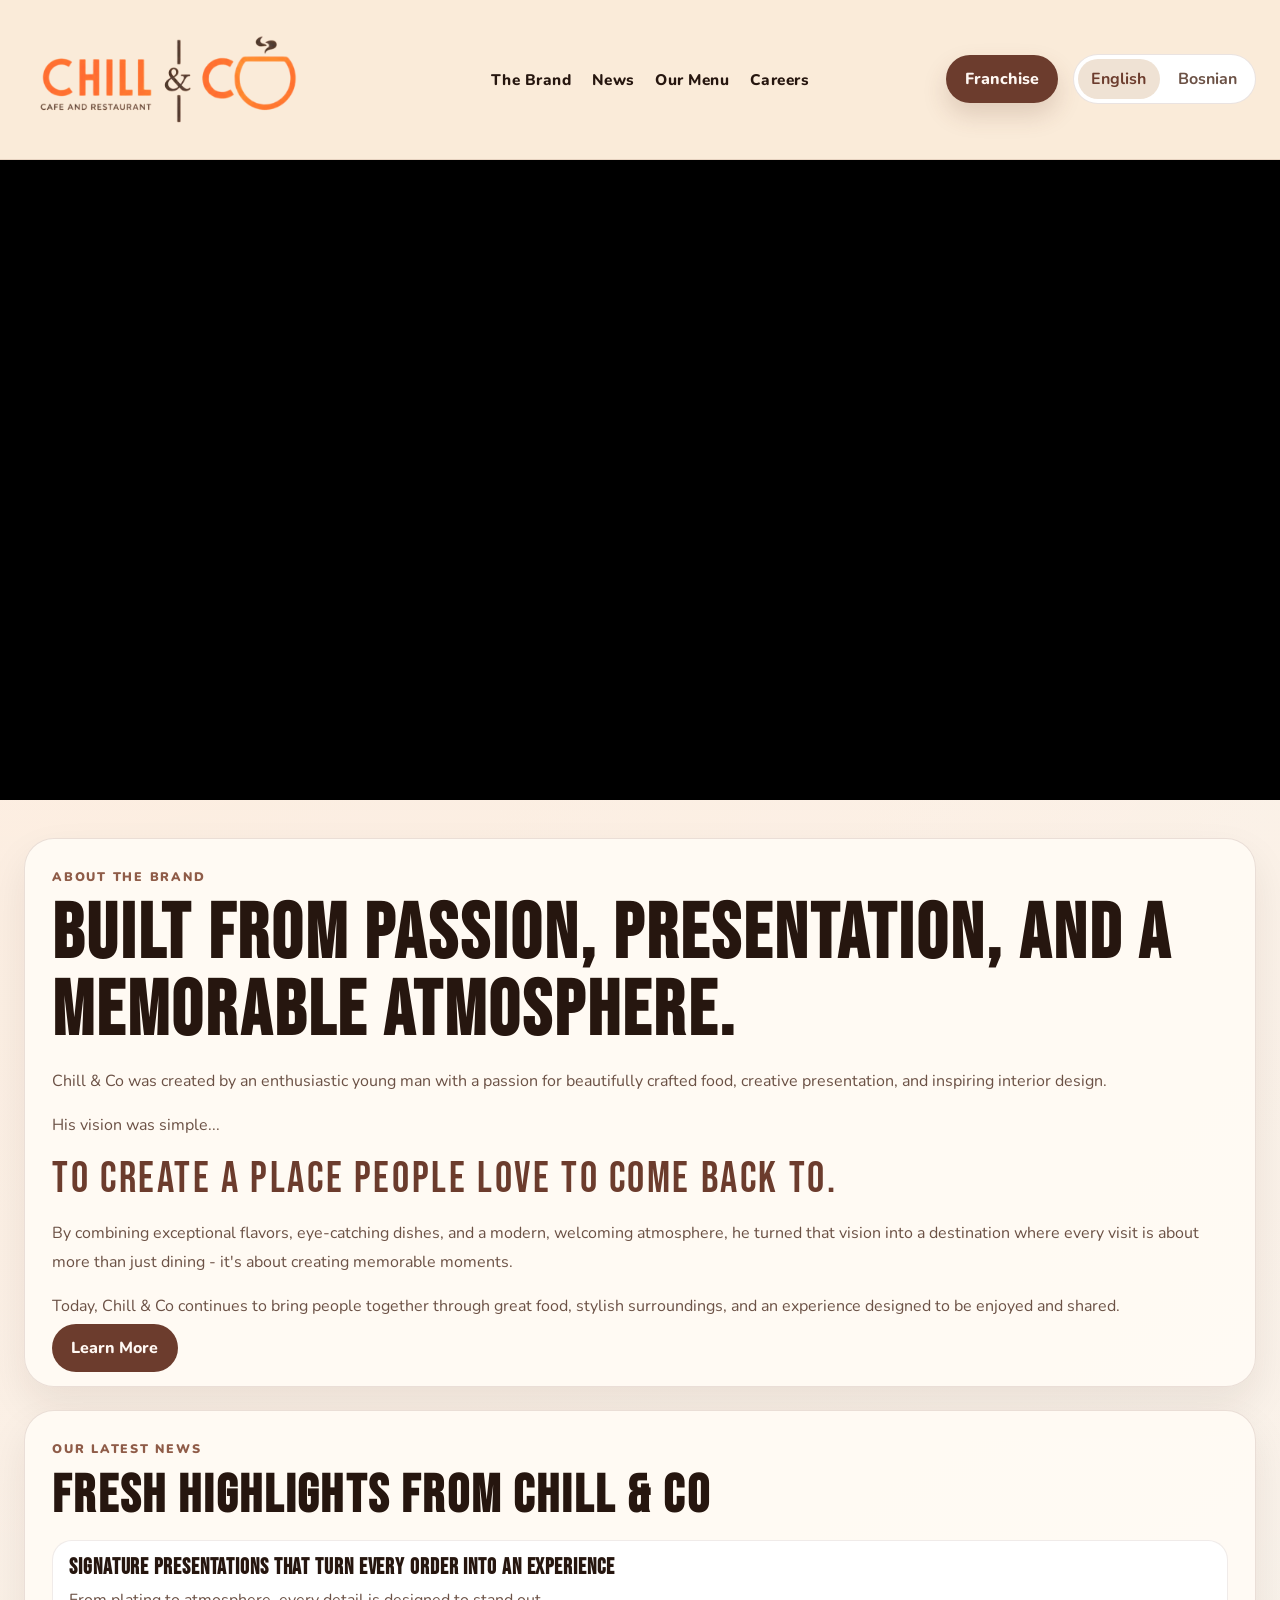
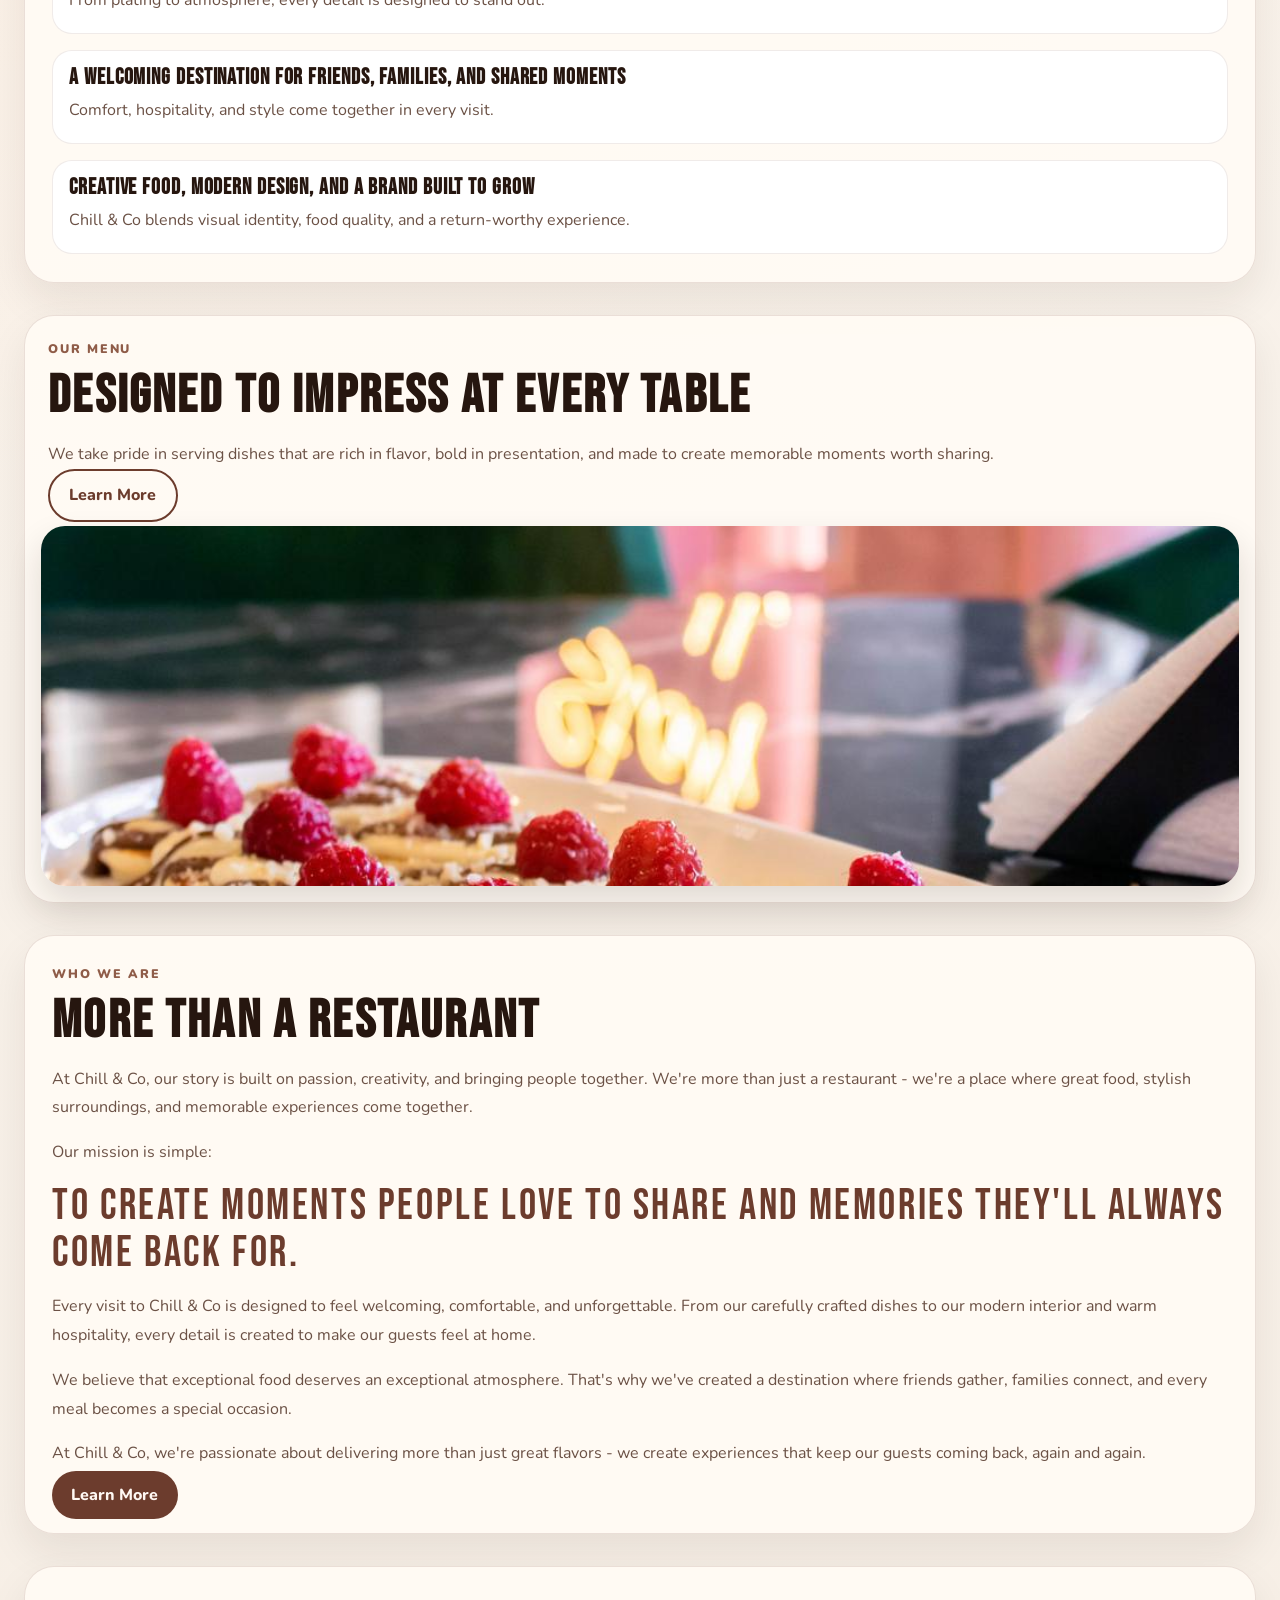
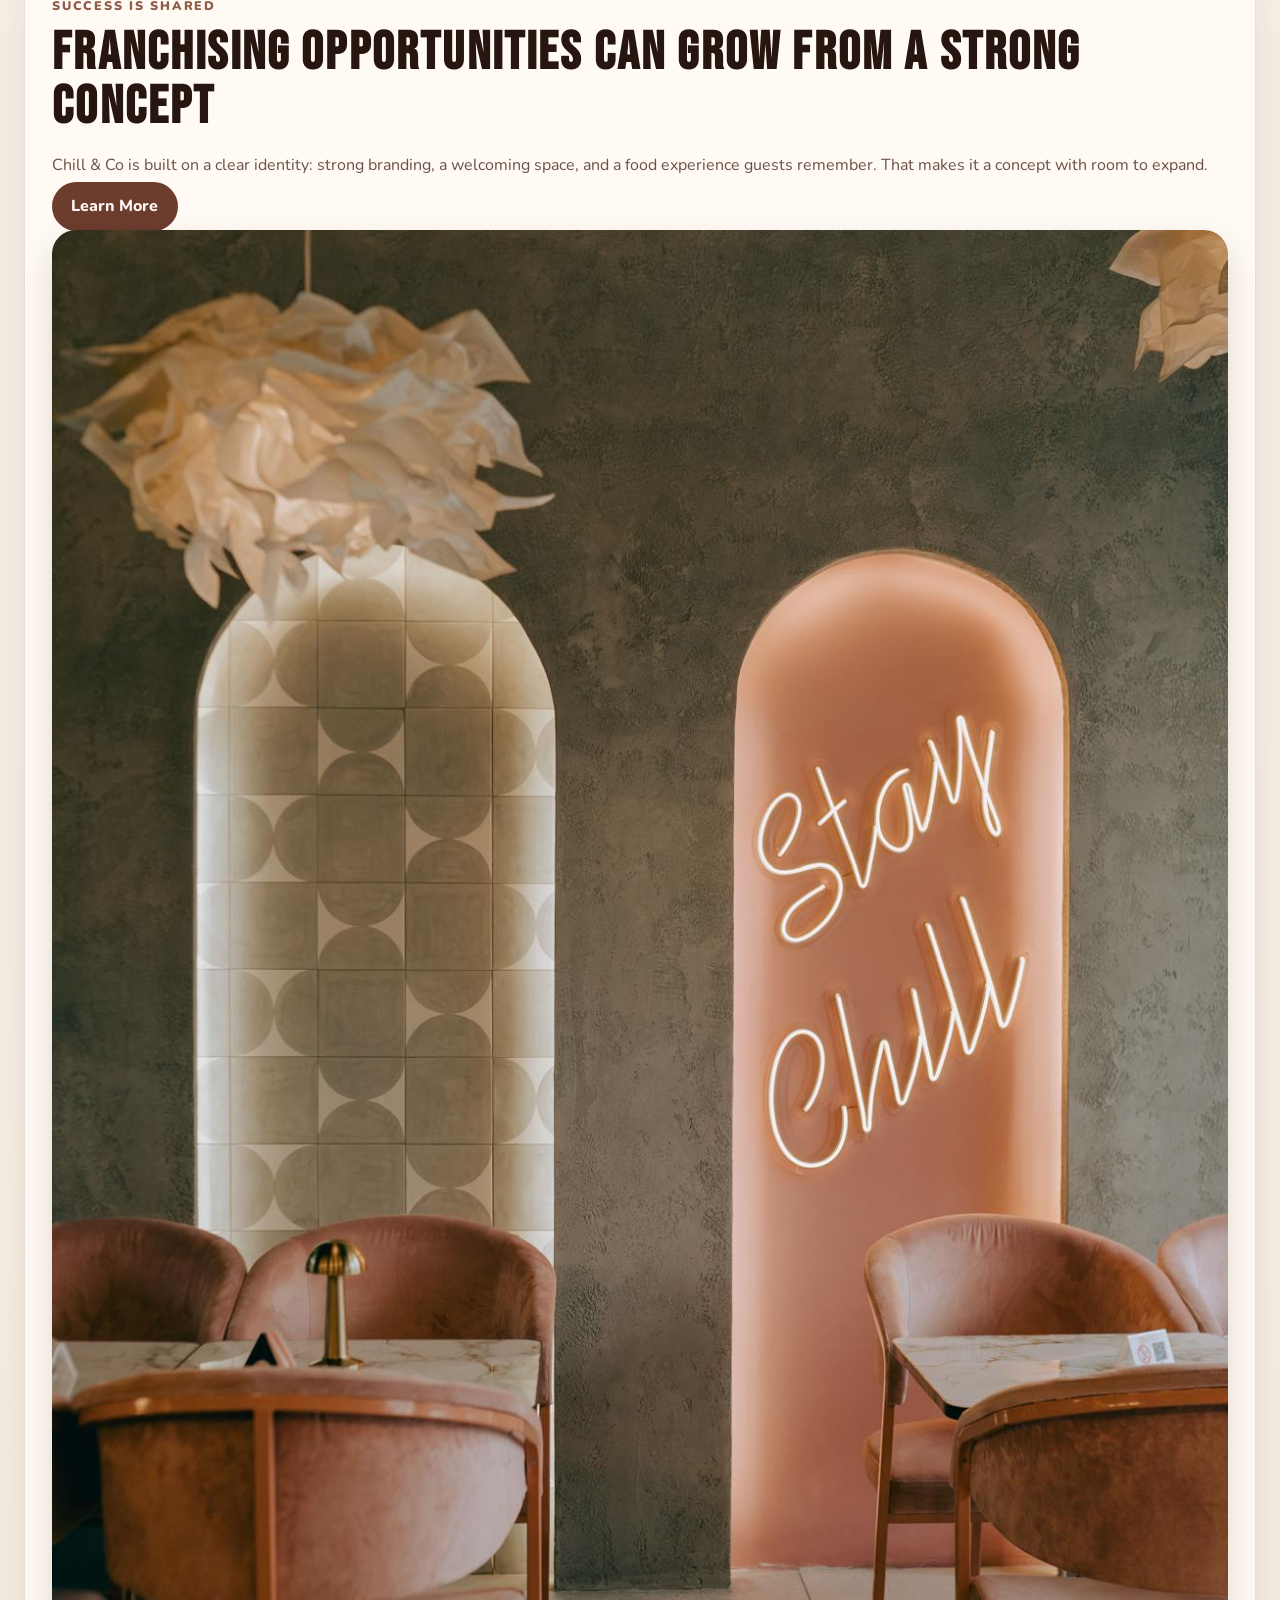
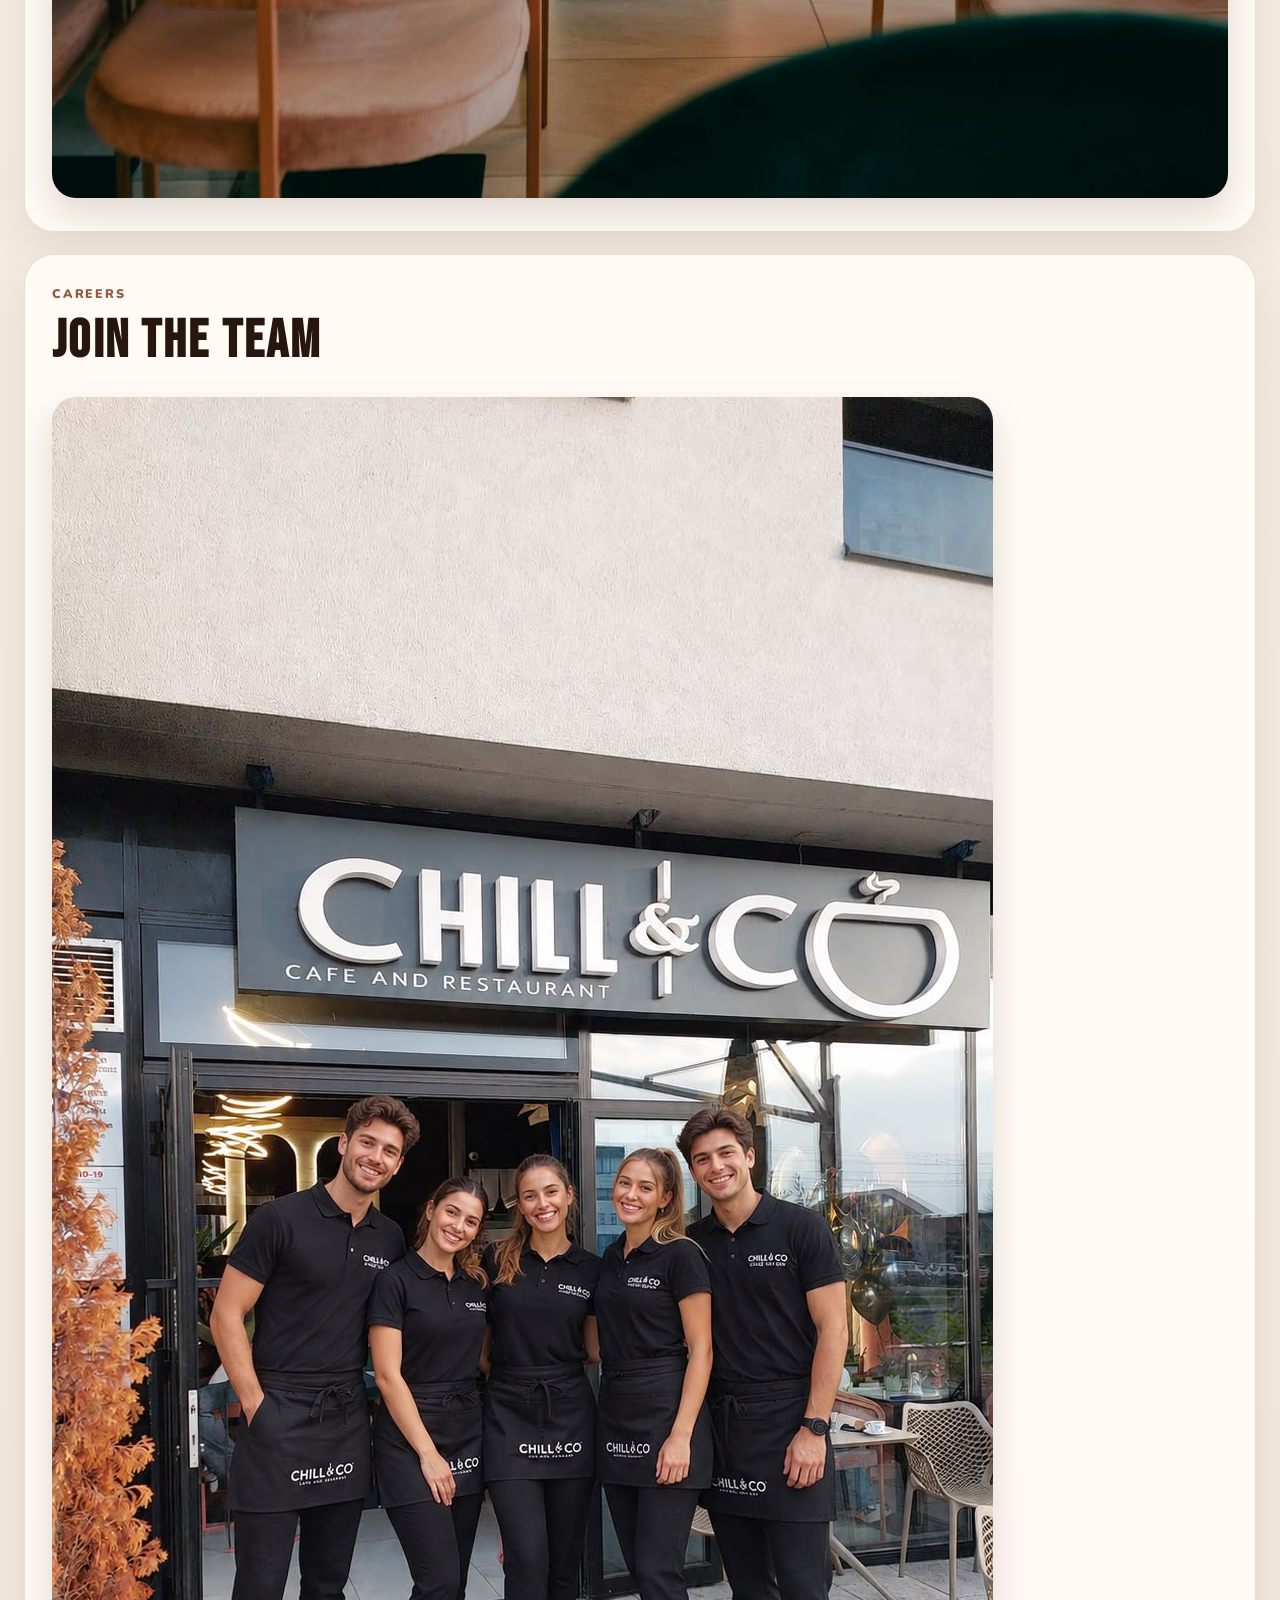
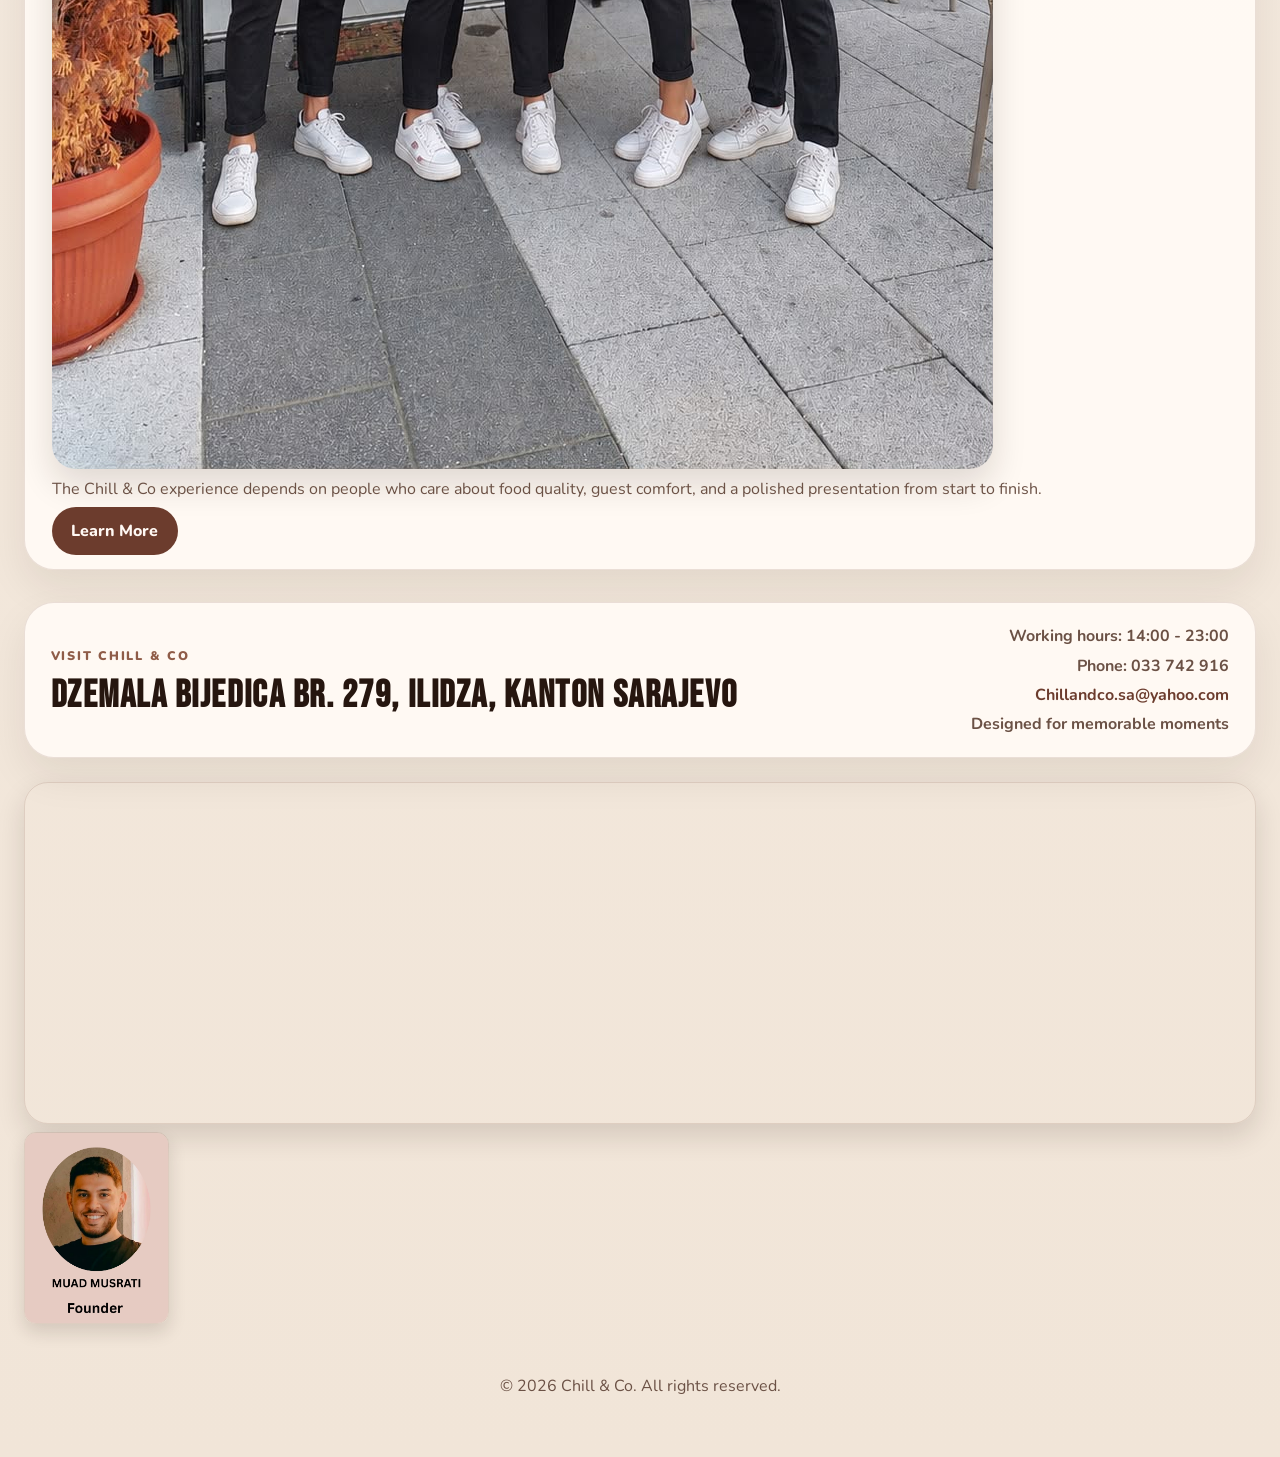
==== v2/index.html @ 8a93b20c "Add Learn More buttons to all sections linking to contact" ====
<!DOCTYPE html>
<html lang="en">
  <head>
    <meta charset="UTF-8" />
    <meta name="viewport" content="width=device-width, initial-scale=1.0" />
    <title>Chill&co | Sweet Moments</title>
    <meta
      name="description"
      content="Chill&co serves handcrafted sweets, gift boxes, and cozy cafe vibes inspired by premium dessert boutiques."
    />
    <link rel="preconnect" href="https://fonts.googleapis.com" />
    <link rel="preconnect" href="https://fonts.gstatic.com" crossorigin />
    <link
      href="https://fonts.googleapis.com/css2?family=Bebas+Neue&family=Nunito:wght@400;600;700;800&display=swap"
      rel="stylesheet"
    />
    <link rel="stylesheet" href="styles.css" />
  </head>
  <body>
    <header class="site-header">
      <a class="logo-box" href="#top" aria-label="Chill & Co home">
        <img src="assets/client/211221-removebg-preview.png" alt="Chill & Co logo" />
      </a>

      <nav class="primary-nav" aria-label="Primary navigation">
        <a href="#brand" data-i18n="nav.brand">The Brand</a>
        <a href="#news" data-i18n="nav.news">News</a>
        <a href="#menu" data-i18n="nav.menu">Our Menu</a>
        <a href="#contact" data-i18n="nav.careers">Careers</a>
      </nav>

      <div class="header-tools">
        <a class="franchise-link" href="#franchise" data-i18n="nav.franchise">Franchise</a>
        <div class="language-switch" aria-label="Language switcher">
          <a class="active" href="#" data-lang="en" data-i18n="lang.en">English</a>
          <a href="#" data-lang="bs" data-i18n="lang.bs">Bosnian</a>
        </div>
      </div>
    </header>

    <main class="page-shell" id="top">
      <section class="hero-visual reveal">
        <video autoplay muted loop playsinline webkit-playsinline preload="auto" aria-label="Chill & Co hero video" controlslist="nodownload noplaybackrate noremoteplayback" disablepictureinpicture>
          <source src="assets/client/hero-video-web.mp4" type="video/mp4" />
          Your browser does not support the video tag.
        </video>
      </section>

      <section class="brand-news-grid">
        <article class="story-panel reveal" id="brand">
          <p class="eyebrow" data-i18n="brand.eyebrow">About The Brand</p>
          <h1 data-i18n="brand.title">Built from passion, presentation, and a memorable atmosphere.</h1>
          <p data-i18n="brand.p1">
            Chill & Co was created by an enthusiastic young man with a passion for beautifully
            crafted food, creative presentation, and inspiring interior design.
          </p>
          <p data-i18n="brand.vision">His vision was simple...</p>
          <p class="statement-highlight" data-i18n="brand.highlight">TO CREATE A PLACE PEOPLE LOVE TO COME BACK TO.</p>
          <p data-i18n="brand.p2">
            By combining exceptional flavors, eye-catching dishes, and a modern, welcoming
            atmosphere, he turned that vision into a destination where every visit is about more
            than just dining - it's about creating memorable moments.
          </p>
          <p data-i18n="brand.p3">
            Today, Chill & Co continues to bring people together through great food, stylish
            surroundings, and an experience designed to be enjoyed and shared.
          </p>
          <a class="btn btn-primary" href="#contact" data-i18n="common.learnMore">Learn More</a>
        </article>

        <aside class="news-panel reveal" id="news">
          <p class="eyebrow" data-i18n="news.eyebrow">Our Latest News</p>
          <h2 class="section-title" data-i18n="news.title">Fresh highlights from Chill & Co</h2>
          <div class="news-list">
            <article class="news-item">
              <h3 data-i18n="news.item1.title">Signature presentations that turn every order into an experience</h3>
              <p data-i18n="news.item1.p">From plating to atmosphere, every detail is designed to stand out.</p>
            </article>
            <article class="news-item">
              <h3 data-i18n="news.item2.title">A welcoming destination for friends, families, and shared moments</h3>
              <p data-i18n="news.item2.p">Comfort, hospitality, and style come together in every visit.</p>
            </article>
            <article class="news-item">
              <h3 data-i18n="news.item3.title">Creative food, modern design, and a brand built to grow</h3>
              <p data-i18n="news.item3.p">Chill & Co blends visual identity, food quality, and a return-worthy experience.</p>
            </article>
          </div>
        </aside>
      </section>

      <section class="feature-grid">
        <article class="feature-card reveal" id="menu">
          <div class="feature-copy">
            <p class="eyebrow" data-i18n="menu.eyebrow">Our Menu</p>
            <h2 class="section-title" data-i18n="menu.title">Designed to impress at every table</h2>
            <p data-i18n="menu.p">
              We take pride in serving dishes that are rich in flavor, bold in presentation,
              and made to create memorable moments worth sharing.
            </p>
            <a class="btn btn-outline" href="#contact" data-i18n="common.learnMore">Learn More</a>
          </div>
          <button class="photo media-card" data-full="assets/client/photo-06.jpeg" aria-label="Open menu feature image">
            <img src="assets/client/photo-06.jpeg" alt="Chill & Co featured menu item" />
          </button>
        </article>
      </section>

      <section class="who-we-are-section">
        <div class="who-copy reveal">
          <p class="eyebrow" data-i18n="who.eyebrow">Who We Are</p>
          <h2 class="section-title" data-i18n="who.title">More than a restaurant</h2>
          <p data-i18n="who.p1">
            At Chill & Co, our story is built on passion, creativity, and bringing people
            together. We're more than just a restaurant - we're a place where great food,
            stylish surroundings, and memorable experiences come together.
          </p>
          <p data-i18n="who.mission">Our mission is simple:</p>
          <p class="statement-highlight" data-i18n="who.highlight">
            To create moments people love to share and memories they'll always come back for.
          </p>
          <p data-i18n="who.p2">
            Every visit to Chill & Co is designed to feel welcoming, comfortable, and
            unforgettable. From our carefully crafted dishes to our modern interior and warm
            hospitality, every detail is created to make our guests feel at home.
          </p>
          <p data-i18n="who.p3">
            We believe that exceptional food deserves an exceptional atmosphere. That's why
            we've created a destination where friends gather, families connect, and every meal
            becomes a special occasion.
          </p>
          <p data-i18n="who.p4">
            At Chill & Co, we're passionate about delivering more than just great flavors - we
            create experiences that keep our guests coming back, again and again.
          </p>
          <a class="btn btn-primary" href="#contact" data-i18n="common.learnMore">Learn More</a>
        </div>
      </section>

      <section class="bottom-grid">
        <article class="cta-panel reveal" id="franchise">
          <p class="eyebrow" data-i18n="franchise.eyebrow">Success Is Shared</p>
          <h2 class="section-title" data-i18n="franchise.title">Franchising opportunities can grow from a strong concept</h2>
          <p data-i18n="franchise.p">
            Chill & Co is built on a clear identity: strong branding, a welcoming space, and a
            food experience guests remember. That makes it a concept with room to expand.
          </p>
          <a class="btn btn-primary" href="#contact" data-i18n="common.learnMore">Learn More</a>
          <button class="photo inline-photo" data-full="assets/client/photo-16.jpeg" aria-label="Open franchise image">
            <img src="assets/client/photo-16.jpeg" alt="Chill & Co franchise atmosphere" />
          </button>
        </article>

        <article class="cta-panel reveal" id="careers">
          <p class="eyebrow" data-i18n="careers.eyebrow">Careers</p>
          <h2 class="section-title" data-i18n="careers.title">Join the team</h2>
          <button class="photo inline-photo" data-full="assets/client/join-the-team.jpeg" aria-label="Open careers image">
            <img src="assets/client/join-the-team.jpeg" alt="Chill & Co team and atmosphere" />
          </button>
          <p data-i18n="careers.p">
            The Chill & Co experience depends on people who care about food quality, guest
            comfort, and a polished presentation from start to finish.
          </p>
          <a class="btn btn-primary" href="#contact" data-i18n="common.learnMore">Learn More</a>
        </article>
      </section>

      <section class="visit-strip reveal" id="contact">
        <div>
          <p class="eyebrow" data-i18n="visit.eyebrow">Visit Chill & Co</p>
          <h2 class="section-title" data-i18n="visit.address">Dzemala Bijedica br. 279, Ilidza, Kanton Sarajevo</h2>
        </div>
        <div class="visit-meta">
          <span data-i18n="visit.hours">Working hours: 14:00 - 23:00</span>
          <span data-i18n="visit.phone">Phone: 033 742 916</span>
          <a href="mailto:Chillandco.sa@yahoo.com" class="visit-email">Chillandco.sa@yahoo.com</a>
          <span data-i18n="visit.tagline">Designed for memorable moments</span>
        </div>
      </section>

      <section class="map-section reveal">
        <iframe
          src="https://maps.google.com/maps?q=D%C5%BEemala+Bijedi%C4%87a+279+Ilid%C5%BEa+Sarajevo+Bosnia&output=embed"
          allowfullscreen=""
          loading="lazy"
          referrerpolicy="no-referrer-when-downgrade"
          title="Chill & Co — Ilidža, Sarajevo"
        ></iframe>
      </section>

      <section class="board-strip reveal" aria-label="Chairman of the board">
        <img src="assets/client/chairman-of-the-board.png" alt="Chairman of the board" />
      </section>
    </main>

    <footer class="site-footer">
      <p>© <span id="year"></span> <span data-i18n="footer.rights">Chill & Co. All rights reserved.</span></p>
    </footer>

    <dialog id="lightbox" aria-label="Photo lightbox">
      <img id="lightboxImage" src="" alt="Expanded dessert photo" />
      <button id="closeLightbox" aria-label="Close photo">Close</button>
    </dialog>

    <script src="script.js"></script>
  </body>
</html>
---- v2/styles.css ----
:root {
  --bg: #f6f0e8;
  --header-bg: rgb(250, 235, 217);
  --surface: #fffaf4;
  --surface-2: #efe2d4;
  --ink: #26160f;
  --muted: #6b5145;
  --accent: #6c3c2d;
  --accent-soft: #8f5c48;
  --line: rgba(108, 60, 45, 0.14);
  --shadow: rgba(38, 22, 15, 0.14);
}

* {
  box-sizing: border-box;
}

html {
  scroll-behavior: smooth;
}

body {
  margin: 0;
  font-family: "Nunito", sans-serif;
  color: var(--ink);
  background:
    radial-gradient(circle at top left, rgba(255, 232, 214, 0.8), transparent 28%),
    linear-gradient(180deg, #fbf6f0 0%, #f1e5d8 100%);
}

a {
  color: inherit;
}

img {
  display: block;
  max-width: 100%;
}

button {
  font: inherit;
}

.site-header {
  position: sticky;
  top: 0;
  z-index: 100;
  display: grid;
  grid-template-columns: 330px 1fr auto;
  align-items: center;
  gap: 1.25rem;
  padding: 0.95rem 1.5rem;
  background: var(--header-bg);
  border-bottom: 1px solid var(--line);
}

.logo-box {
  display: inline-block;
}

.logo-box img {
  width: 290px;
  height: auto;
  object-fit: contain;
  border-radius: 0;
  outline: none;
  border: 0;
  box-shadow: none;
  background: transparent;
  mix-blend-mode: normal;
  filter: sepia(0.4) saturate(2.5) hue-rotate(340deg) brightness(1.05);
}

.primary-nav {
  display: flex;
  justify-content: center;
  flex-wrap: wrap;
  gap: 1.3rem;
}

.primary-nav a {
  text-decoration: none;
  font-weight: 800;
  font-size: 0.96rem;
  letter-spacing: 0.03em;
}

.header-tools {
  display: flex;
  align-items: center;
  gap: 0.9rem;
}

.franchise-link,
.btn {
  text-decoration: none;
  border-radius: 999px;
  padding: 0.82rem 1.2rem;
  font-weight: 800;
  transition: transform 0.2s ease, box-shadow 0.2s ease;
}

.franchise-link {
  background: var(--accent);
  color: #fff8f3;
  box-shadow: 0 12px 24px rgba(108, 60, 45, 0.18);
}

.language-switch {
  display: flex;
  gap: 0.3rem;
  padding: 0.25rem;
  background: #fff;
  border-radius: 999px;
  border: 1px solid var(--line);
}

.language-switch a {
  text-decoration: none;
  padding: 0.55rem 0.85rem;
  border-radius: 999px;
  font-weight: 700;
  color: var(--muted);
}

.language-switch a.active {
  background: var(--surface-2);
  color: var(--accent);
}

.page-shell {
  width: 100%;
  margin: 0;
  padding: 0 0 3rem;
}

.hero-visual {
  margin: 0 0 2rem;
}

.hero-visual img,
.hero-visual video {
  width: 100vw;
  min-height: 0;
  max-height: none;
  height: auto;
  object-fit: cover;
  border-radius: 0;
  box-shadow: none;
}

.hero-visual video {
  background: #000;
}

.brand-news-grid,
.feature-grid,
.who-we-are-section,
.bottom-grid {
  display: grid;
  grid-template-columns: 1fr;
  gap: 1.4rem;
  margin-bottom: 2rem;
  padding: 0 1.5rem;
}

.brand-news-grid {
  grid-template-columns: 1fr;
}

.feature-grid {
  grid-template-columns: 1fr;
}

.who-we-are-section {
  grid-template-columns: 1fr;
  align-items: start;
}

.bottom-grid {
  grid-template-columns: 1fr;
}

.story-panel,
.news-panel,
.feature-card,
.who-copy,
.cta-panel,
.visit-strip {
  background: rgba(255, 250, 244, 0.96);
  border: 1px solid var(--line);
  border-radius: 30px;
  box-shadow: 0 18px 40px rgba(38, 22, 15, 0.08);
}

.story-panel,
.news-panel,
.who-copy,
.cta-panel {
  padding: 1.7rem;
}

.feature-card {
  padding: 1rem;
}

.eyebrow {
  margin: 0 0 0.55rem;
  text-transform: uppercase;
  letter-spacing: 0.14em;
  font-size: 0.78rem;
  font-weight: 900;
  color: var(--accent-soft);
}

h1,
.section-title,
h3 {
  font-family: "Bebas Neue", sans-serif;
  line-height: 1;
  letter-spacing: 0.04em;
  margin: 0;
}

h1 {
  font-size: clamp(2.9rem, 6vw, 4.9rem);
  margin-bottom: 1rem;
}

.section-title {
  font-size: clamp(2rem, 4.5vw, 3.4rem);
  margin-bottom: 1rem;
}

p {
  margin: 0 0 1rem;
  font-size: 1rem;
  line-height: 1.8;
  color: var(--muted);
}

.statement-highlight {
  font-family: "Bebas Neue", sans-serif;
  font-size: clamp(1.8rem, 3.6vw, 2.7rem);
  line-height: 1.08;
  letter-spacing: 0.06em;
  color: var(--accent);
  margin: 0.6rem 0 1rem;
}

.btn:hover,
.franchise-link:hover,
.photo:hover {
  transform: translateY(-2px);
}

.btn-primary {
  background: var(--accent);
  color: #fff8f3;
}

.btn-outline {
  border: 2px solid var(--accent);
  color: var(--accent);
}

.news-list {
  display: grid;
  gap: 0.95rem;
}

.news-item {
  padding: 1rem 1rem 0.15rem;
  border-radius: 20px;
  background: #fff;
  border: 1px solid rgba(108, 60, 45, 0.1);
}

.news-item h3 {
  font-size: 1.4rem;
  margin-bottom: 0.45rem;
}

.feature-card {
  display: grid;
  gap: 1rem;
}

.feature-copy {
  padding: 0.4rem 0.45rem 0.2rem;
}

.media-card,
.inline-photo,
.wall-photo,
.photo {
  padding: 0;
  border: 0;
  background: transparent;
  cursor: pointer;
}

.media-card img,
.inline-photo img,
.wall-photo img {
  width: 100%;
  border-radius: 24px;
  object-fit: cover;
  box-shadow: 0 16px 34px var(--shadow);
}

.media-card img {
  min-height: 290px;
  max-height: 360px;
}

.stats-grid {
  display: grid;
  grid-template-columns: repeat(2, minmax(0, 1fr));
  gap: 0.9rem;
  margin-top: 1.3rem;
}

.stats-grid div {
  padding: 1rem;
  background: #fff;
  border-radius: 20px;
  border: 1px solid rgba(108, 60, 45, 0.12);
}

.stats-grid strong {
  display: block;
  margin-bottom: 0.3rem;
  color: var(--accent);
}

.stats-grid span {
  color: var(--muted);
}

.gallery-wall {
  display: grid;
  grid-template-columns: repeat(3, minmax(0, 1fr));
  gap: 0.9rem;
}

.wall-photo:nth-child(1),
.wall-photo:nth-child(4),
.wall-photo:nth-child(7) {
  grid-row: span 2;
}

.wall-photo img {
  height: 100%;
  min-height: 180px;
}

.inline-photo img {
  min-height: 220px;
  margin-top: 0.8rem;
}

.visit-strip {
  padding: 1.4rem 1.6rem;
  display: flex;
  align-items: center;
  justify-content: space-between;
  gap: 1rem;
  margin: 0 1.5rem;
}

.visit-strip .section-title {
  font-size: clamp(1.6rem, 3vw, 2.5rem);
  margin-bottom: 0;
}

.visit-meta {
  display: grid;
  gap: 0.45rem;
  justify-items: end;
  color: var(--muted);
  font-weight: 700;
}

.visit-email {
  color: var(--accent);
  font-weight: 700;
  text-decoration: none;
}

.visit-email:hover {
  text-decoration: underline;
}

.map-section {
  margin: 1.5rem 1.5rem 0;
  border-radius: 24px;
  overflow: hidden;
  border: 1px solid var(--line);
  box-shadow: 0 12px 28px var(--shadow);
}

.map-section iframe {
  display: block;
  width: 100%;
  height: 340px;
  border: 0;
}

.board-strip {
  display: flex;
  justify-content: flex-start;
  margin: 0.5rem 1.5rem 0;
}

.board-strip img {
  width: 145px;
  max-width: 145px;
  height: auto;
  border-radius: 12px;
  border: 1px solid var(--line);
  box-shadow: 0 8px 18px var(--shadow);
}

.site-footer {
  padding: 0 1rem 2.5rem;
  text-align: center;
  color: var(--muted);
}

dialog {
  border: 0;
  border-radius: 20px;
  padding: 0.8rem;
  background: #fff8f2;
  max-width: min(92vw, 900px);
}

dialog img {
  width: 100%;
  max-height: 80vh;
  object-fit: contain;
  border-radius: 14px;
}

dialog button {
  margin-top: 0.7rem;
  border: 0;
  background: var(--accent);
  color: #fff;
  padding: 0.65rem 1rem;
  border-radius: 999px;
  font-weight: 800;
}

dialog::backdrop {
  background: rgba(24, 12, 8, 0.72);
}

.reveal {
  opacity: 0;
  transform: translateY(22px);
  transition: opacity 0.65s ease, transform 0.65s ease;
}

.reveal.visible {
  opacity: 1;
  transform: translateY(0);
}

@media (max-width: 1180px) {
  .site-header {
    grid-template-columns: 112px 1fr;
  }

  .header-tools {
    grid-column: 1 / -1;
    justify-content: flex-end;
  }
}

@media (max-width: 980px) {
  .brand-news-grid,
  .feature-grid,
  .who-we-are-section,
  .bottom-grid {
    grid-template-columns: 1fr;
  }

  .visit-strip {
    flex-direction: column;
    align-items: flex-start;
  }

  .visit-meta {
    justify-items: start;
  }

  .map-section {
    margin-top: 1.5rem;
  }
}

@media (max-width: 760px) {
  .site-header {
    grid-template-columns: 1fr;
    justify-items: center;
    text-align: center;
  }

  .primary-nav {
    gap: 0.8rem;
  }

  .header-tools {
    flex-wrap: wrap;
    justify-content: center;
  }

  .logo-box {
    width: auto;
  }

  .logo-box img {
    width: 210px;
    height: auto;
  }

  .gallery-wall {
    grid-template-columns: 1fr 1fr;
  }

  .wall-photo:nth-child(n) {
    grid-row: auto;
  }
}

@media (max-width: 560px) {
  .page-shell {
    width: 100%;
    padding-top: 1rem;
  }

  .brand-news-grid,
  .feature-grid,
  .who-we-are-section,
  .bottom-grid {
    padding: 0 0.8rem;
  }

  .visit-strip {
    margin: 0 0.8rem;
  }

  .map-section {
    margin: 1.8rem 0.8rem 0;
  }

  .board-strip {
    margin: 0.5rem 0.8rem 0;
  }

  .site-header {
    padding: 0.9rem 0.8rem;
  }

  .language-switch {
    width: 100%;
    justify-content: center;
  }

  .gallery-wall,
  .stats-grid {
    grid-template-columns: 1fr;
  }

  .hero-visual img,
  .hero-visual video {
    min-height: 36vh;
  }
}
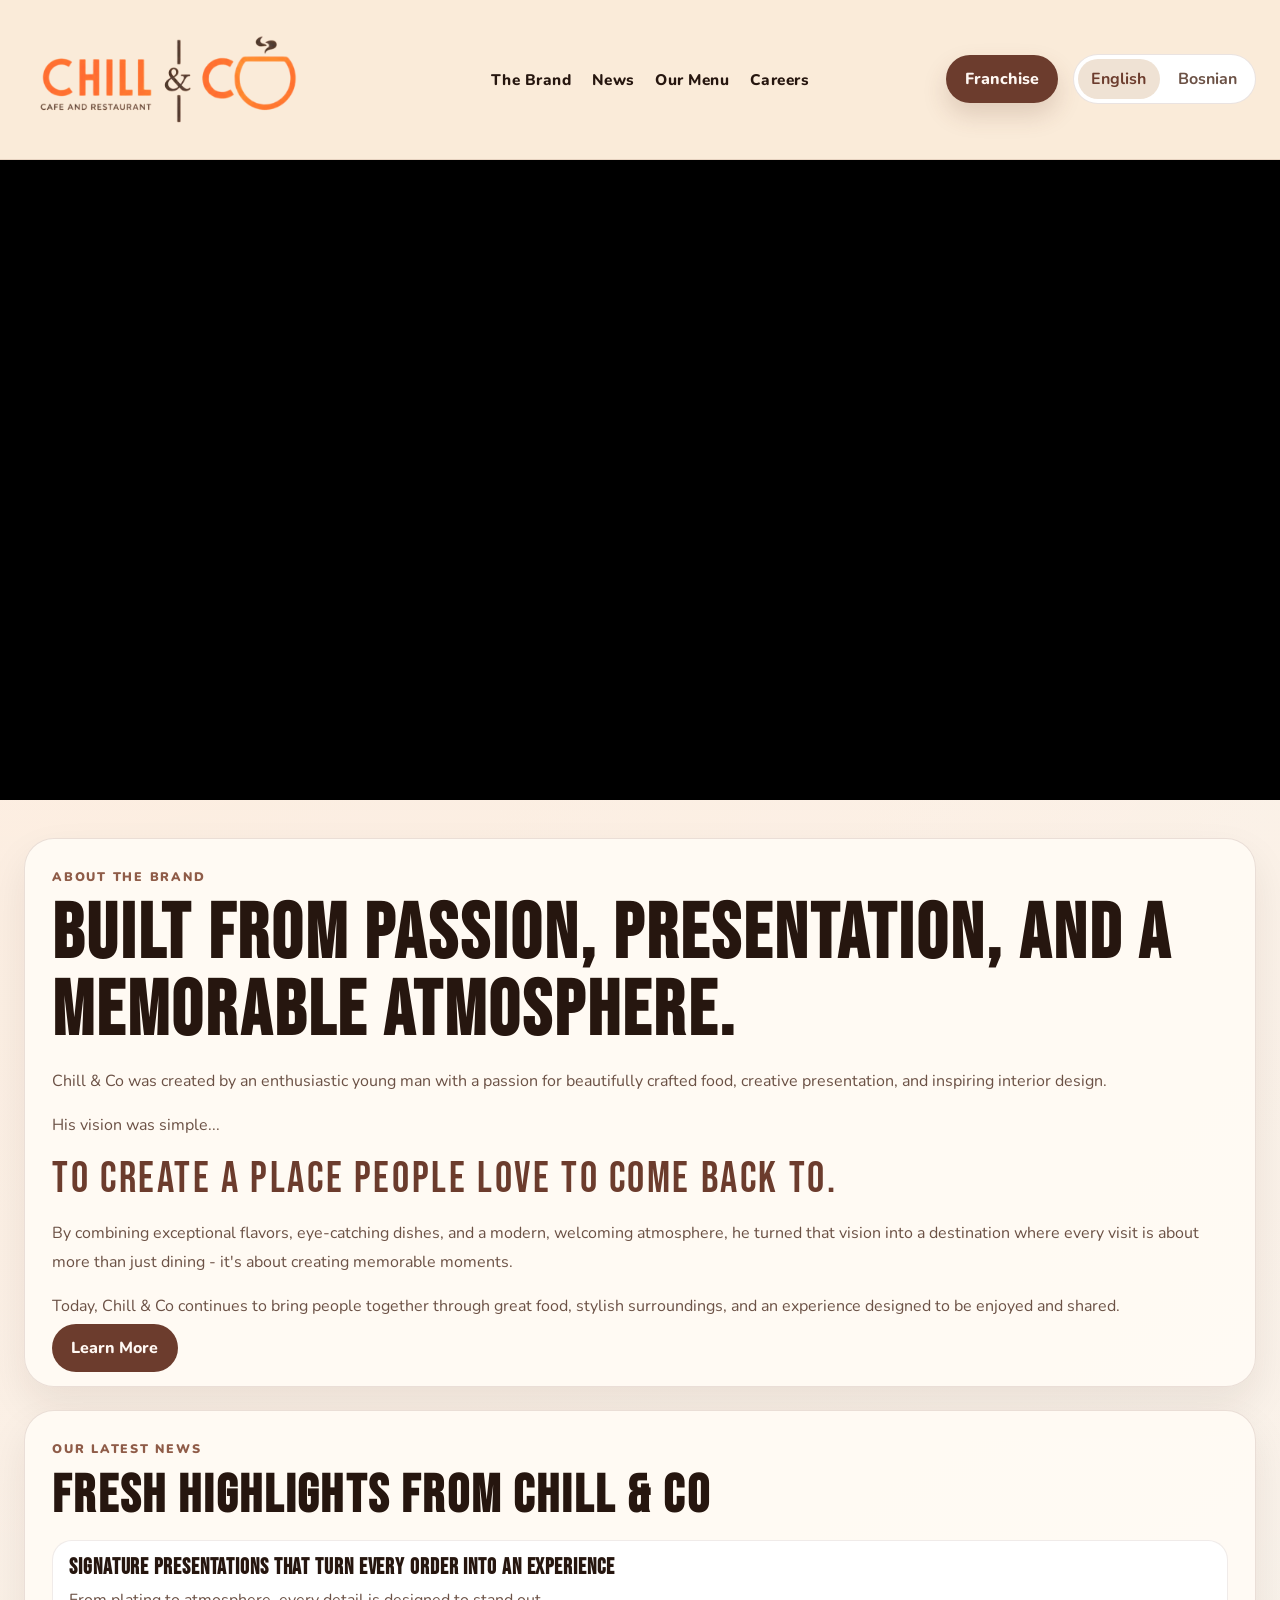
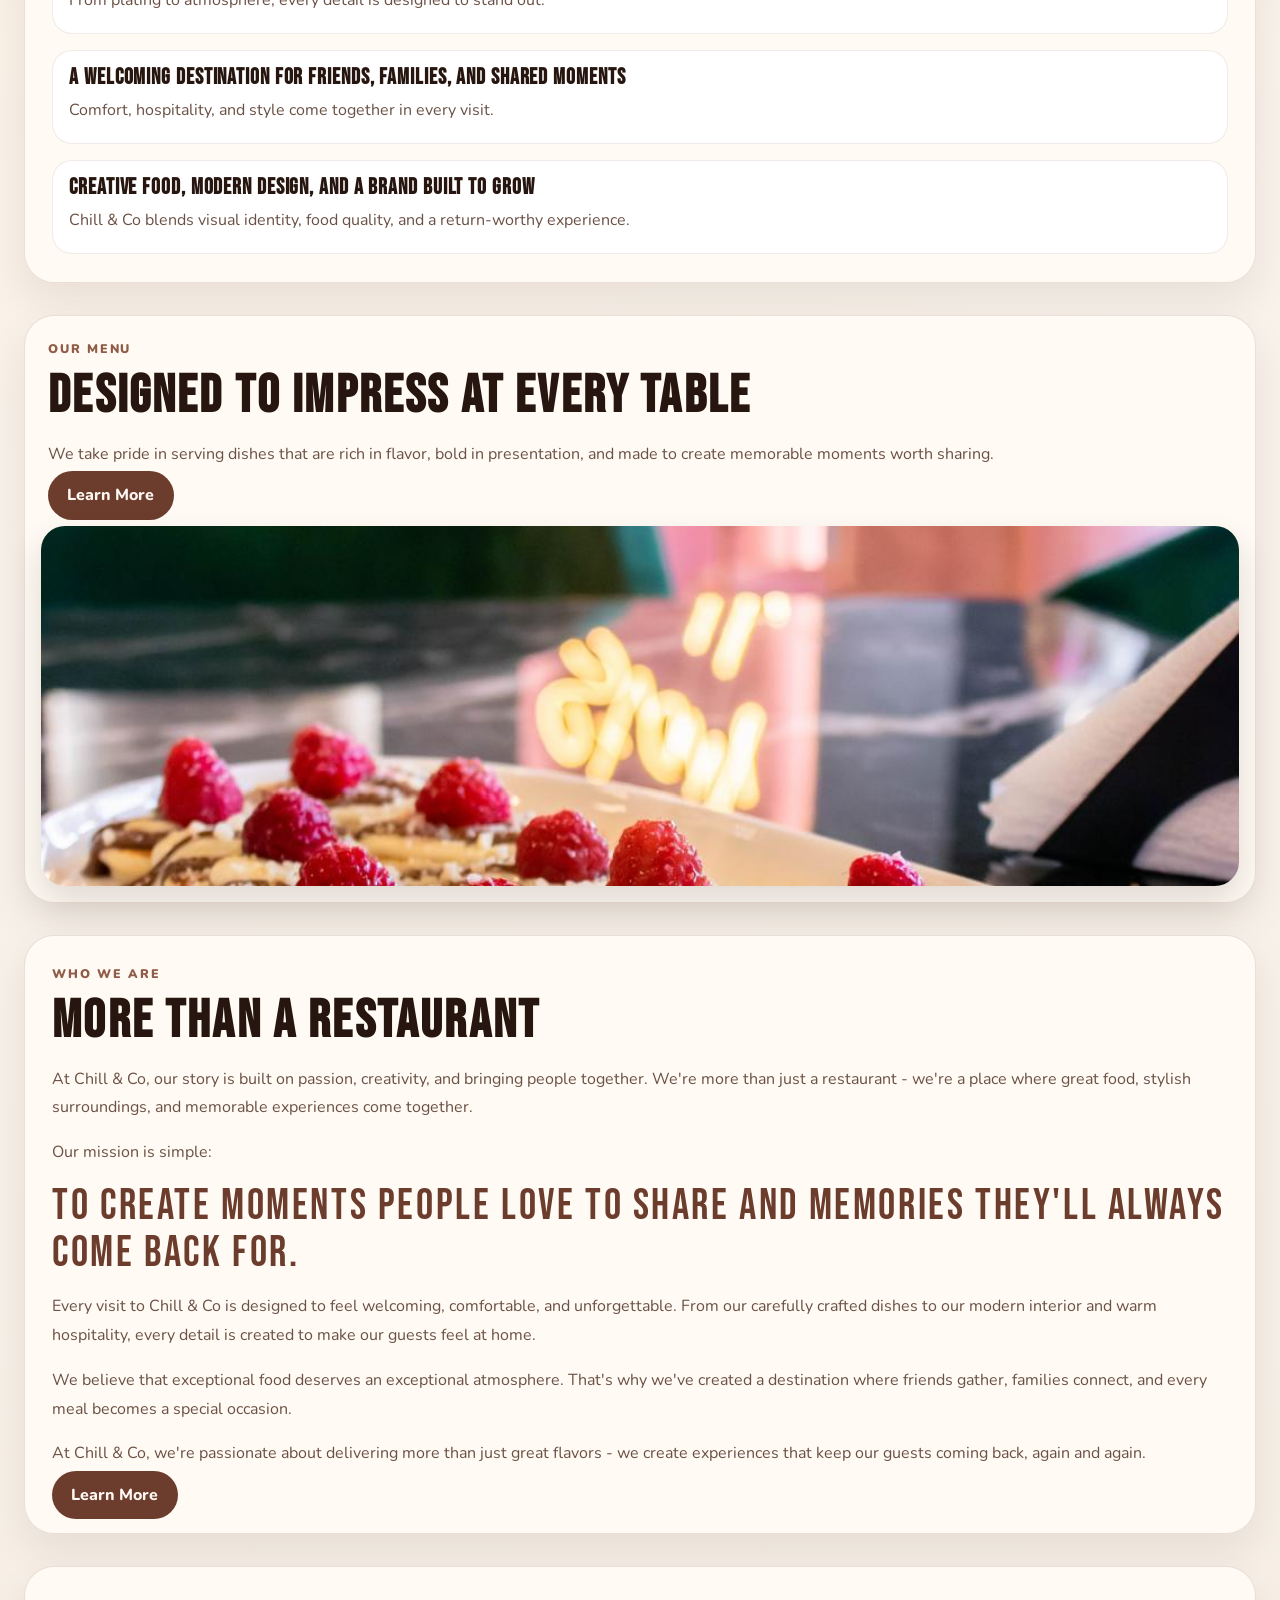
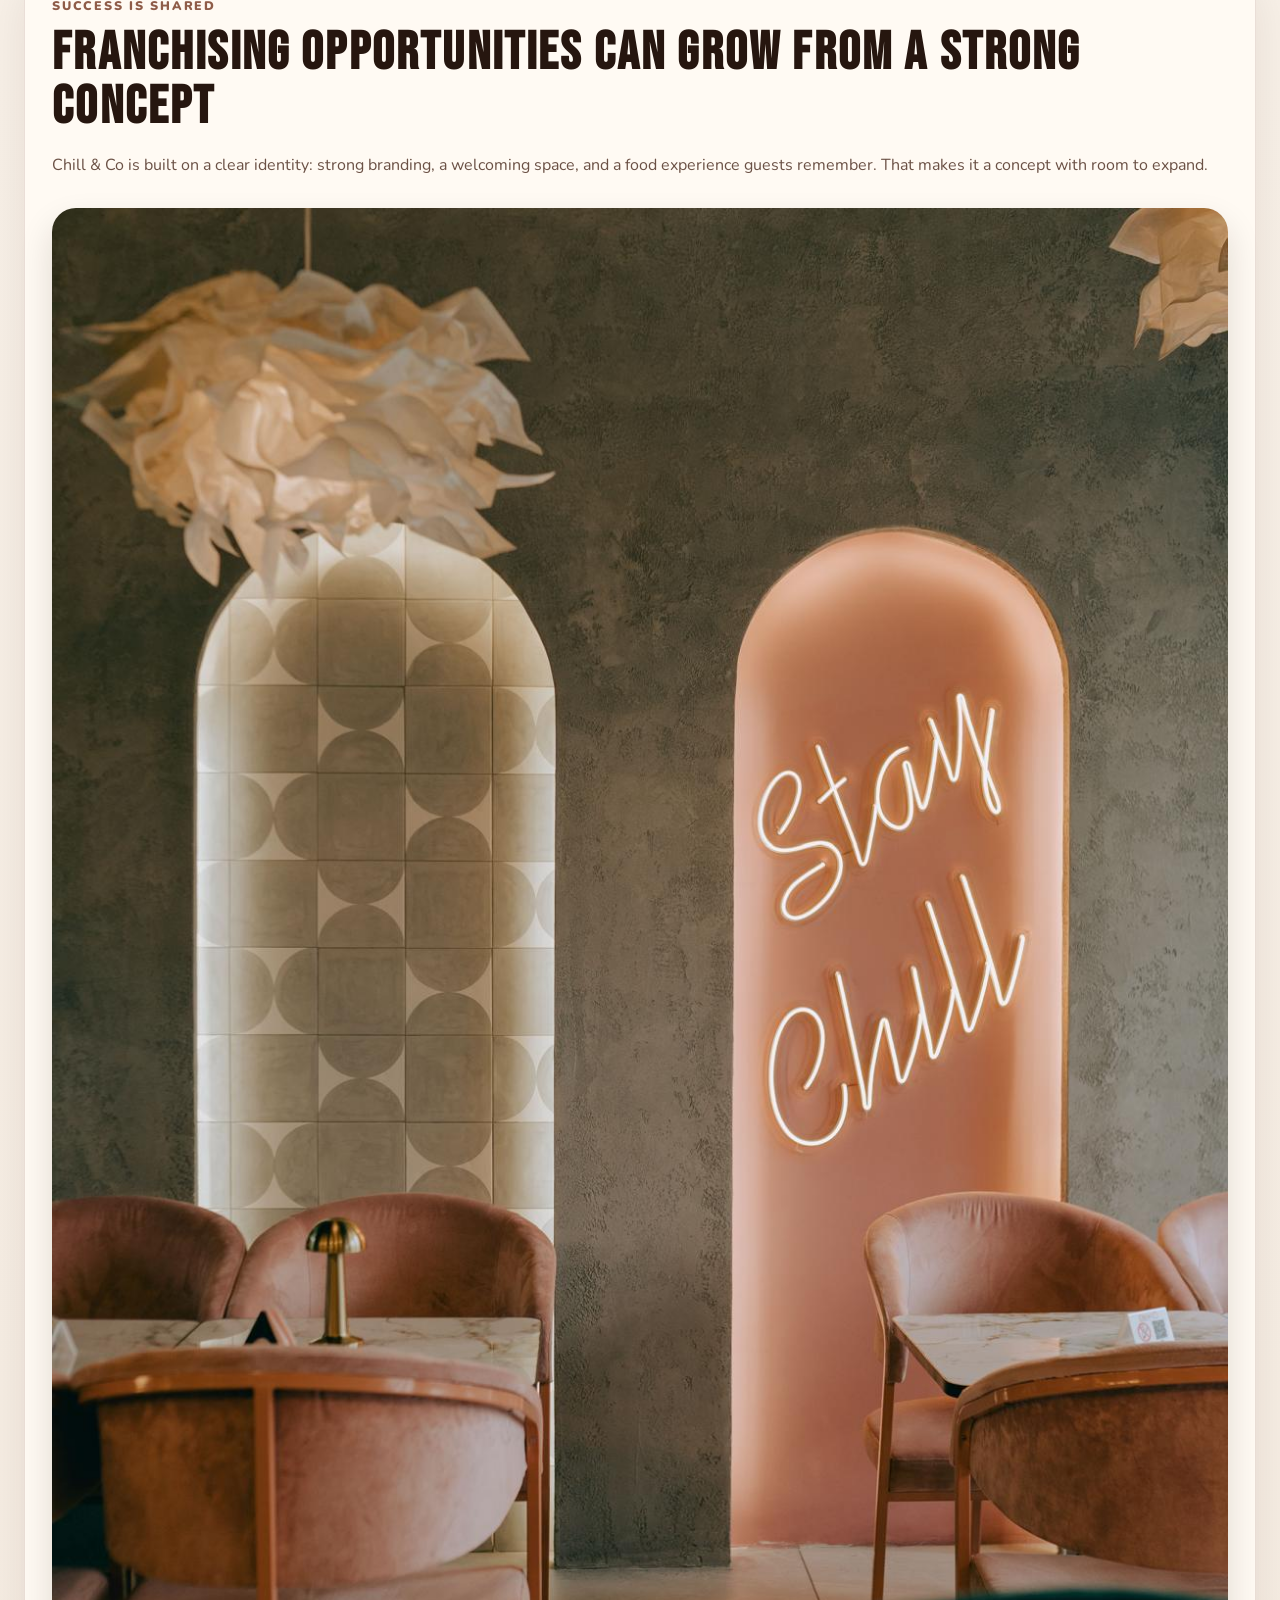
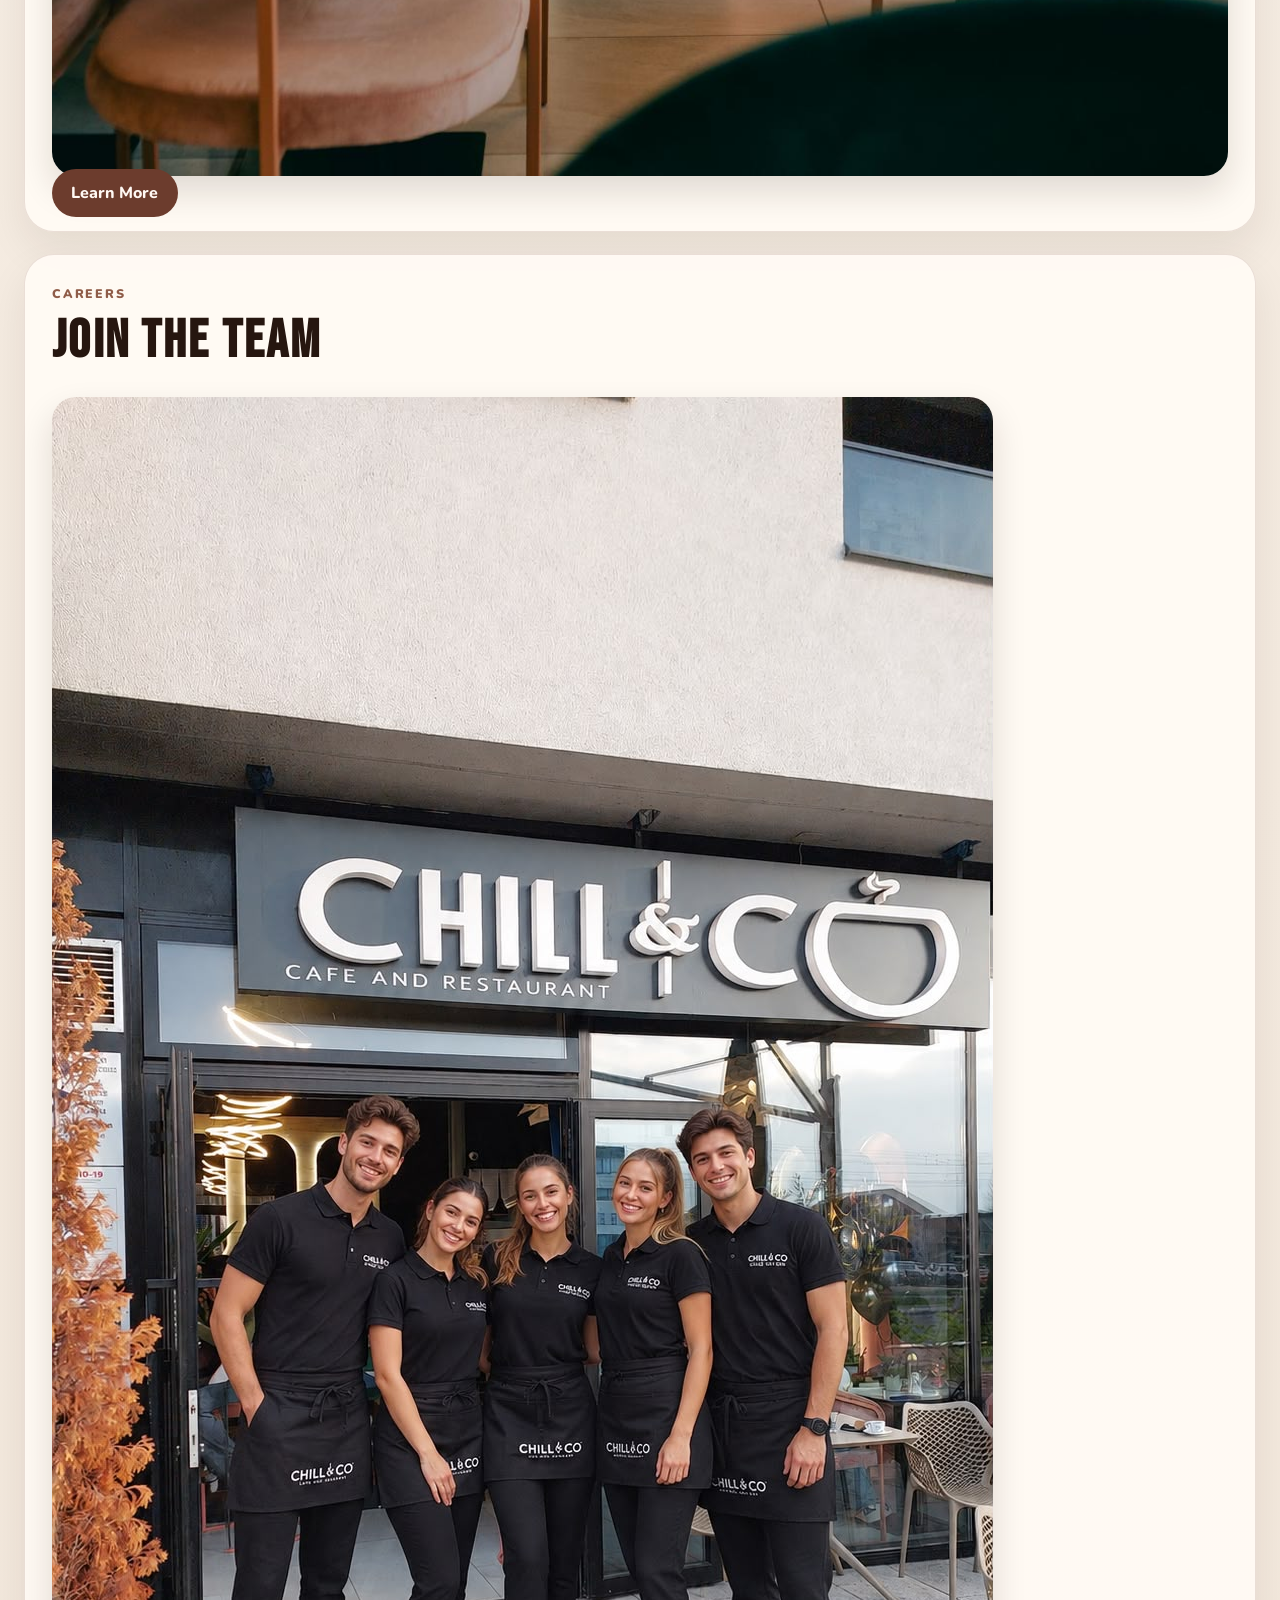
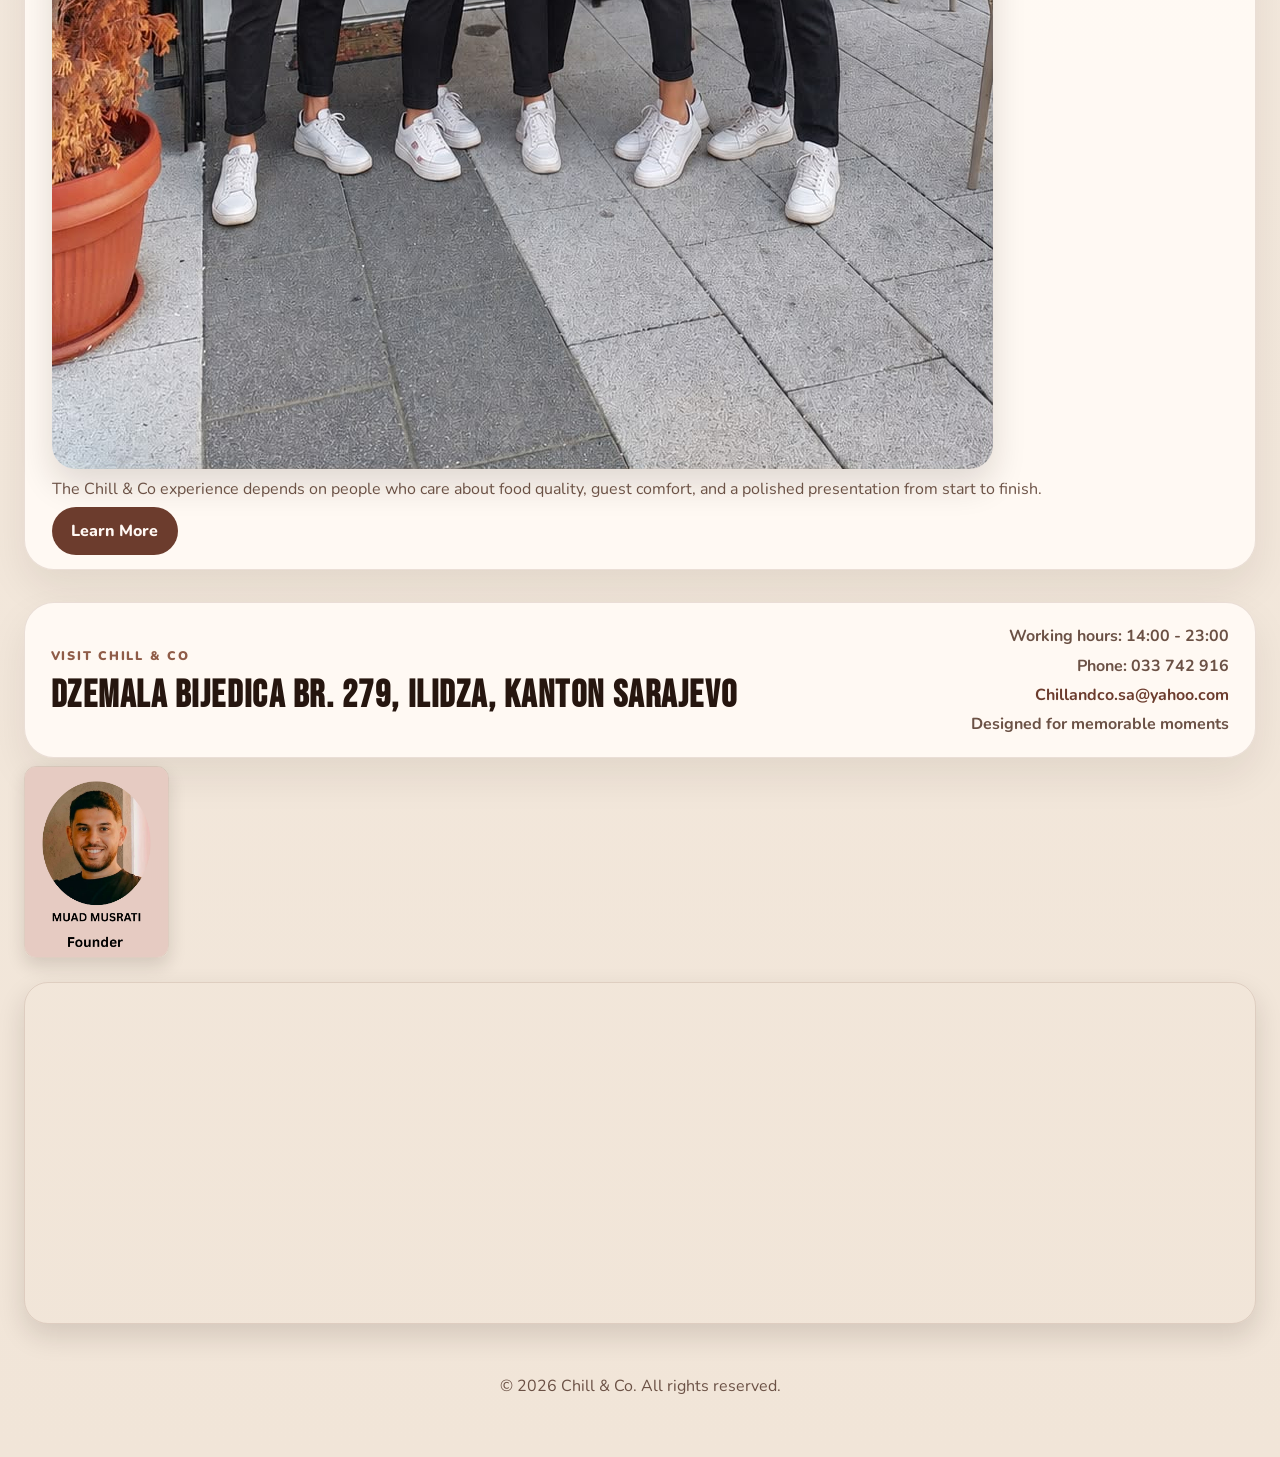
==== commit bcbf4c10: "Fix Learn More buttons: all brown, franchise below photo, scroll to contact not map" ====
--- a/v2/index.html
+++ b/v2/index.html
@@ -97,7 +97,7 @@
               We take pride in serving dishes that are rich in flavor, bold in presentation,
               and made to create memorable moments worth sharing.
             </p>
-            <a class="btn btn-outline" href="#contact" data-i18n="common.learnMore">Learn More</a>
+            <a class="btn btn-primary" href="#contact" data-i18n="common.learnMore">Learn More</a>
           </div>
           <button class="photo media-card" data-full="assets/client/photo-06.jpeg" aria-label="Open menu feature image">
             <img src="assets/client/photo-06.jpeg" alt="Chill & Co featured menu item" />
@@ -144,10 +144,10 @@
             Chill & Co is built on a clear identity: strong branding, a welcoming space, and a
             food experience guests remember. That makes it a concept with room to expand.
           </p>
-          <a class="btn btn-primary" href="#contact" data-i18n="common.learnMore">Learn More</a>
           <button class="photo inline-photo" data-full="assets/client/photo-16.jpeg" aria-label="Open franchise image">
             <img src="assets/client/photo-16.jpeg" alt="Chill & Co franchise atmosphere" />
           </button>
+          <a class="btn btn-primary" href="#contact" data-i18n="common.learnMore">Learn More</a>
         </article>
 
         <article class="cta-panel reveal" id="careers">
@@ -177,6 +177,10 @@
         </div>
       </section>
 
+      <section class="board-strip reveal" aria-label="Chairman of the board">
+        <img src="assets/client/chairman-of-the-board.png" alt="Chairman of the board" />
+      </section>
+
       <section class="map-section reveal">
         <iframe
           src="https://maps.google.com/maps?q=D%C5%BEemala+Bijedi%C4%87a+279+Ilid%C5%BEa+Sarajevo+Bosnia&output=embed"
@@ -186,10 +190,6 @@
           title="Chill & Co — Ilidža, Sarajevo"
         ></iframe>
       </section>
-
-      <section class="board-strip reveal" aria-label="Chairman of the board">
-        <img src="assets/client/chairman-of-the-board.png" alt="Chairman of the board" />
-      </section>
     </main>
 
     <footer class="site-footer">
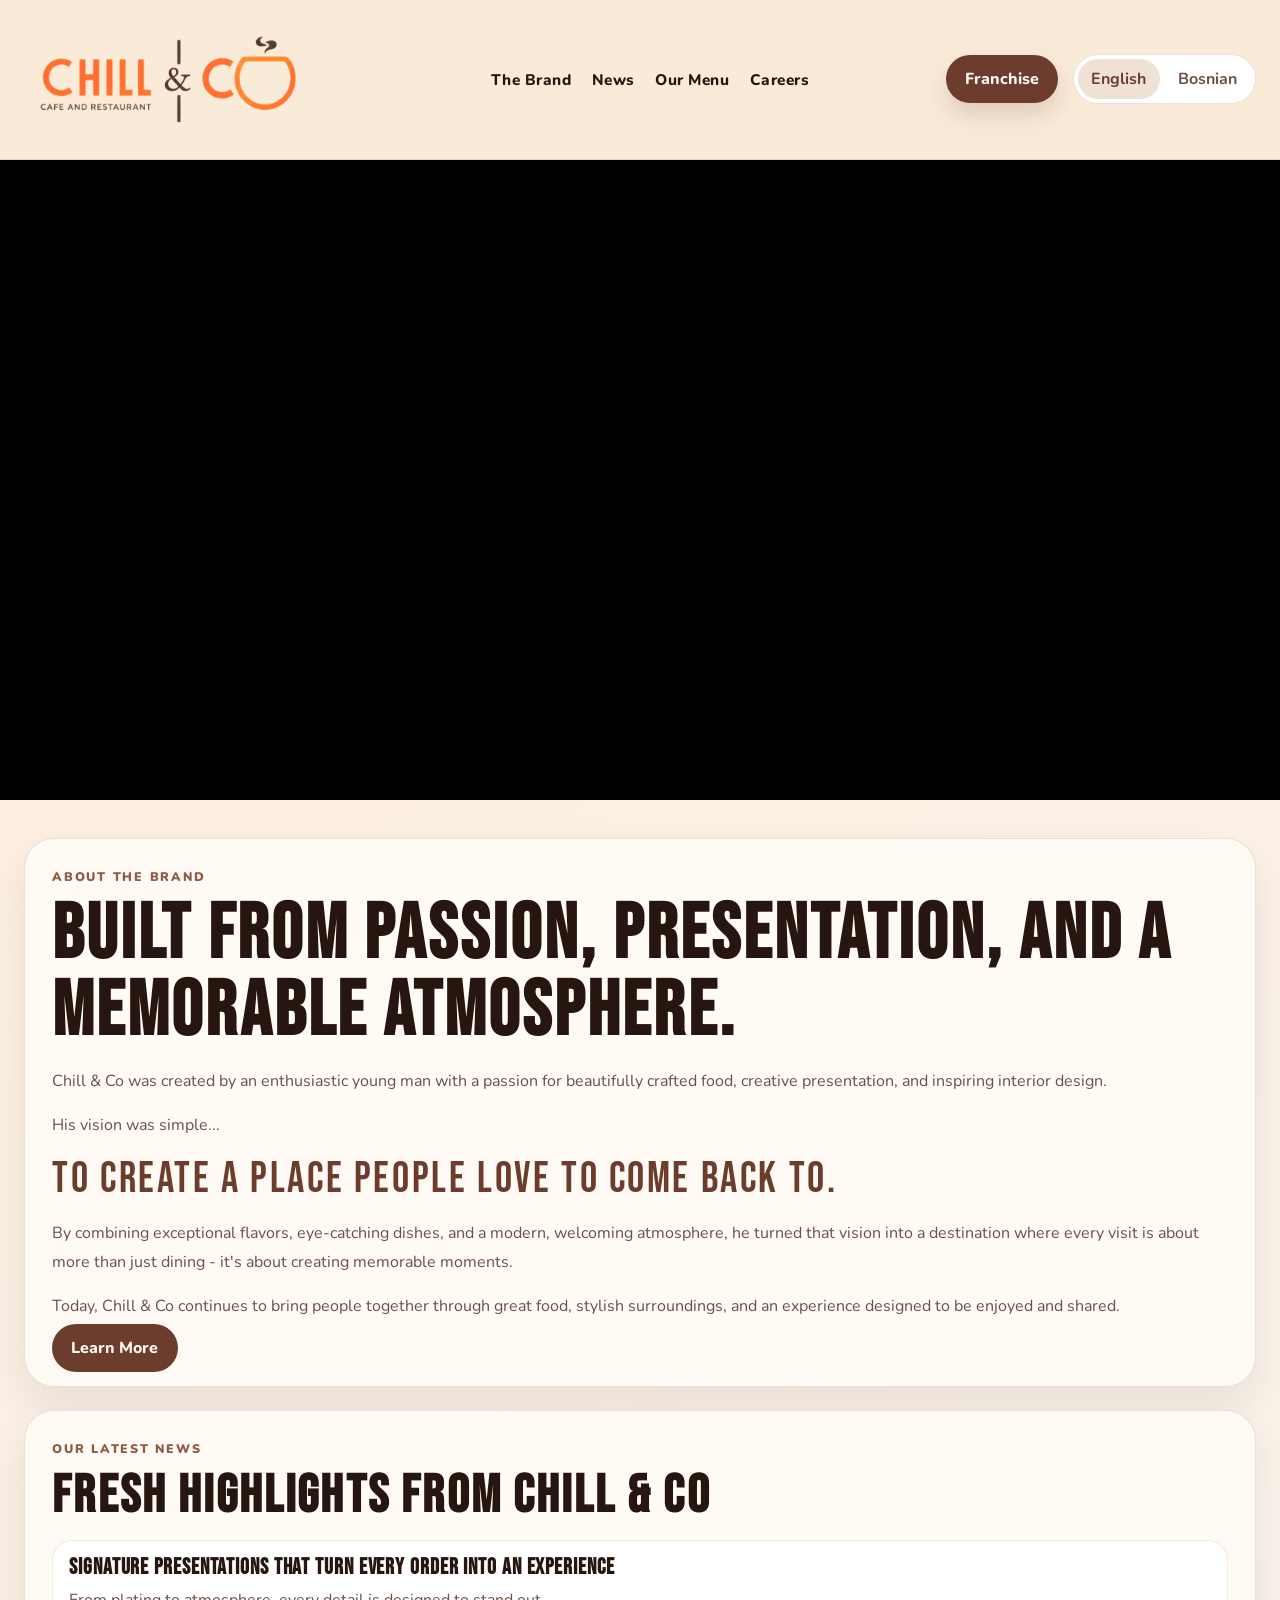
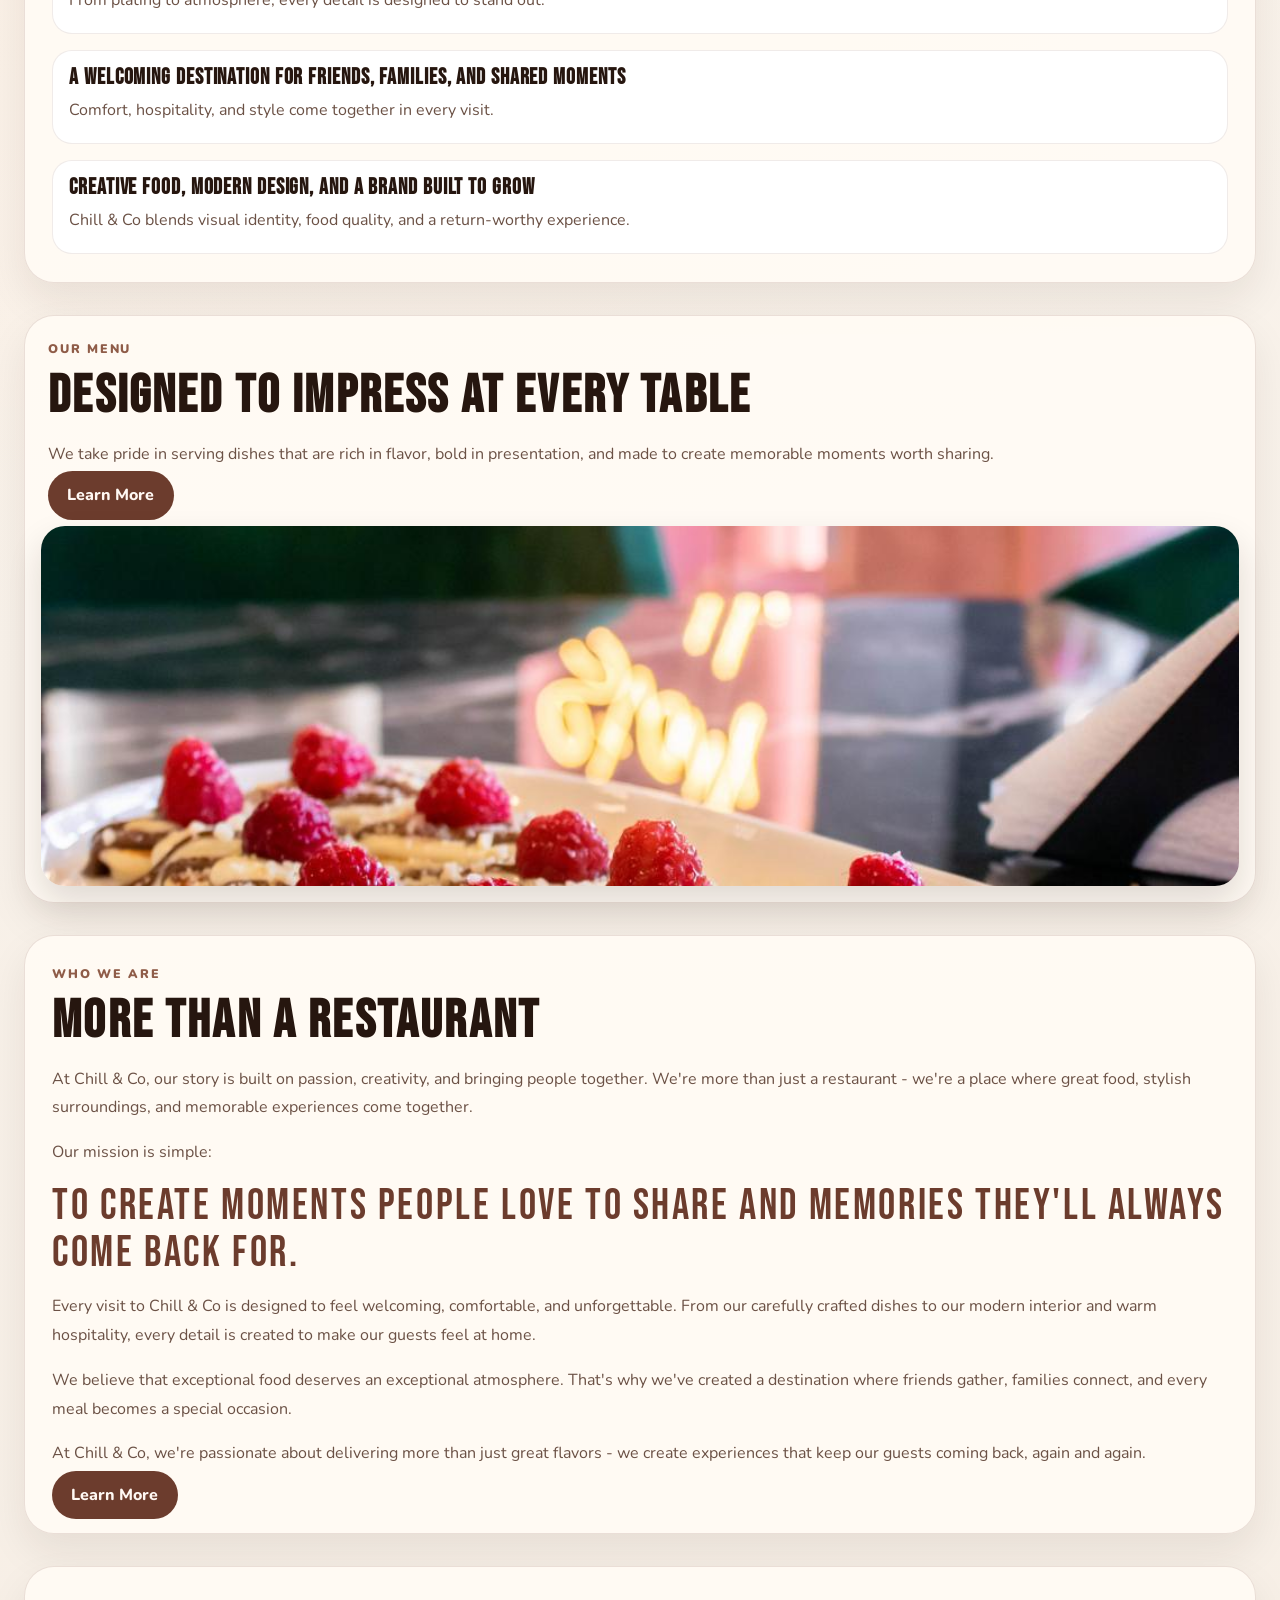
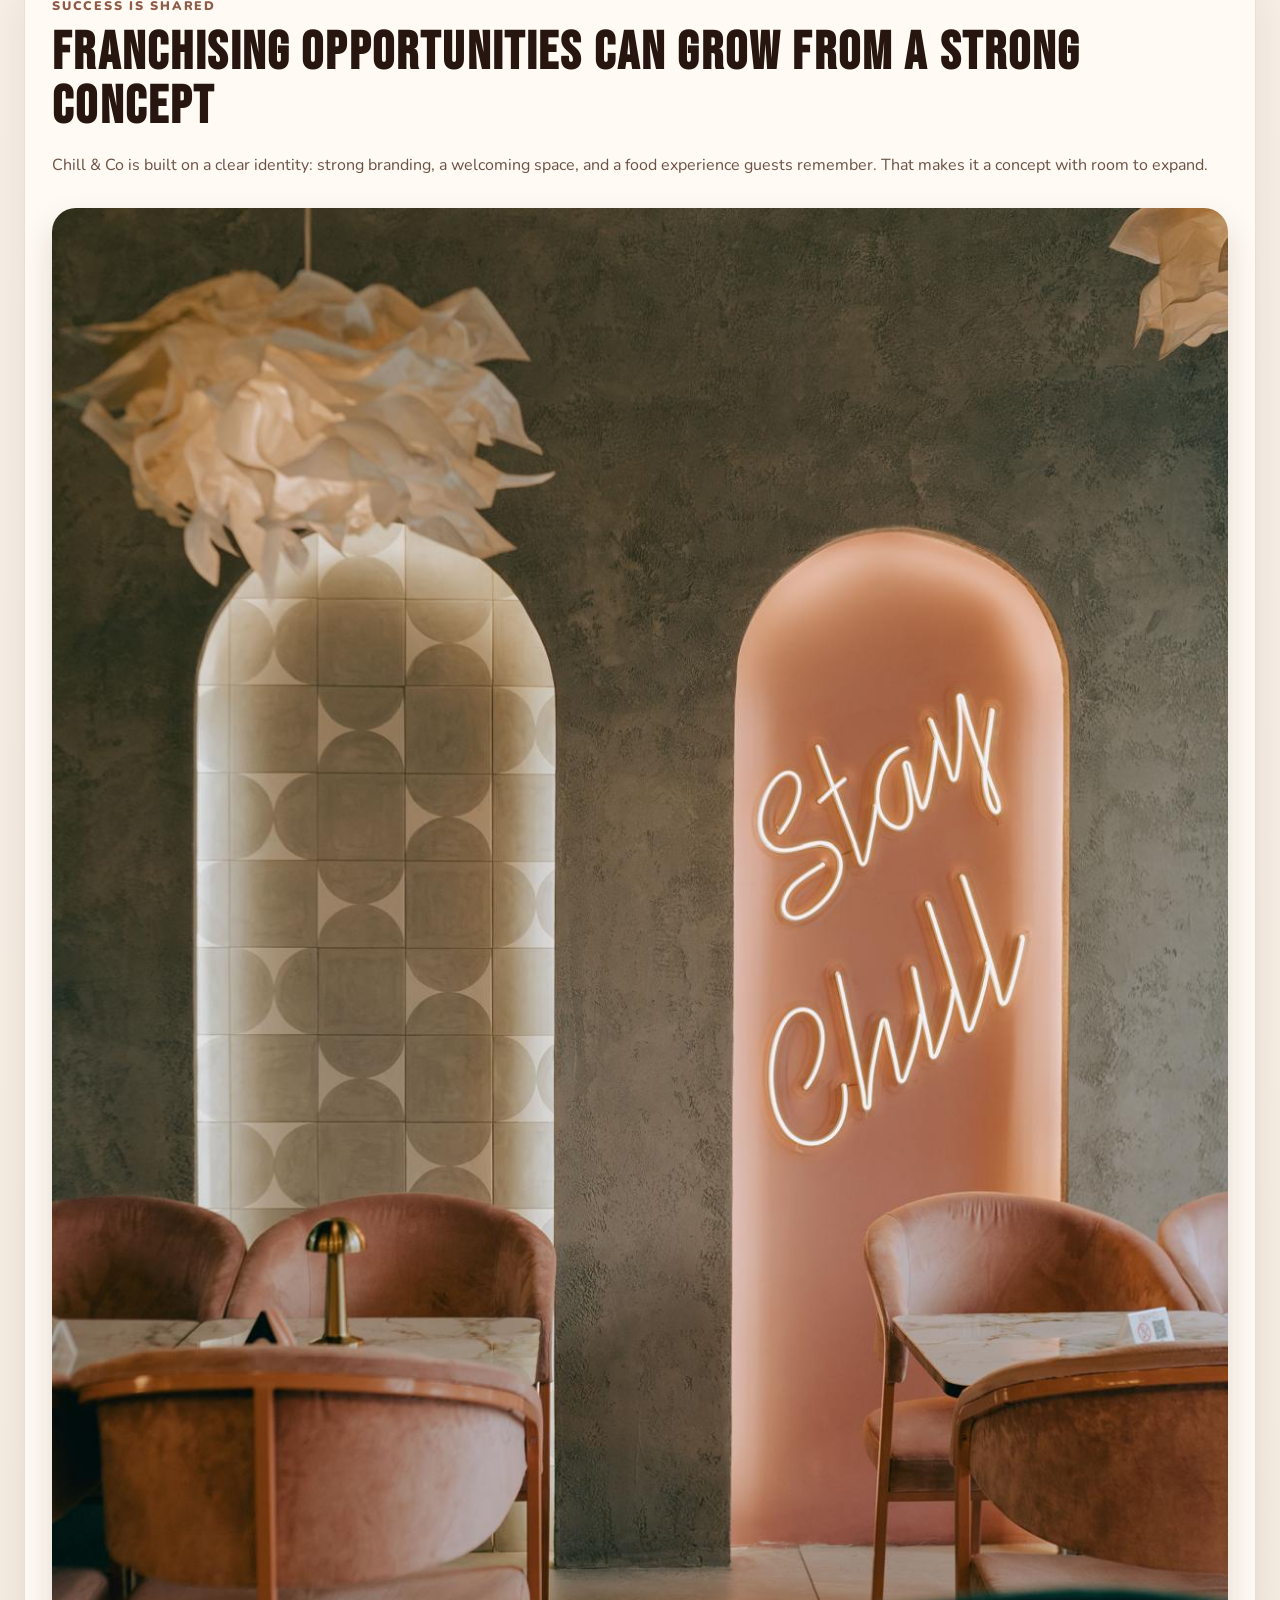
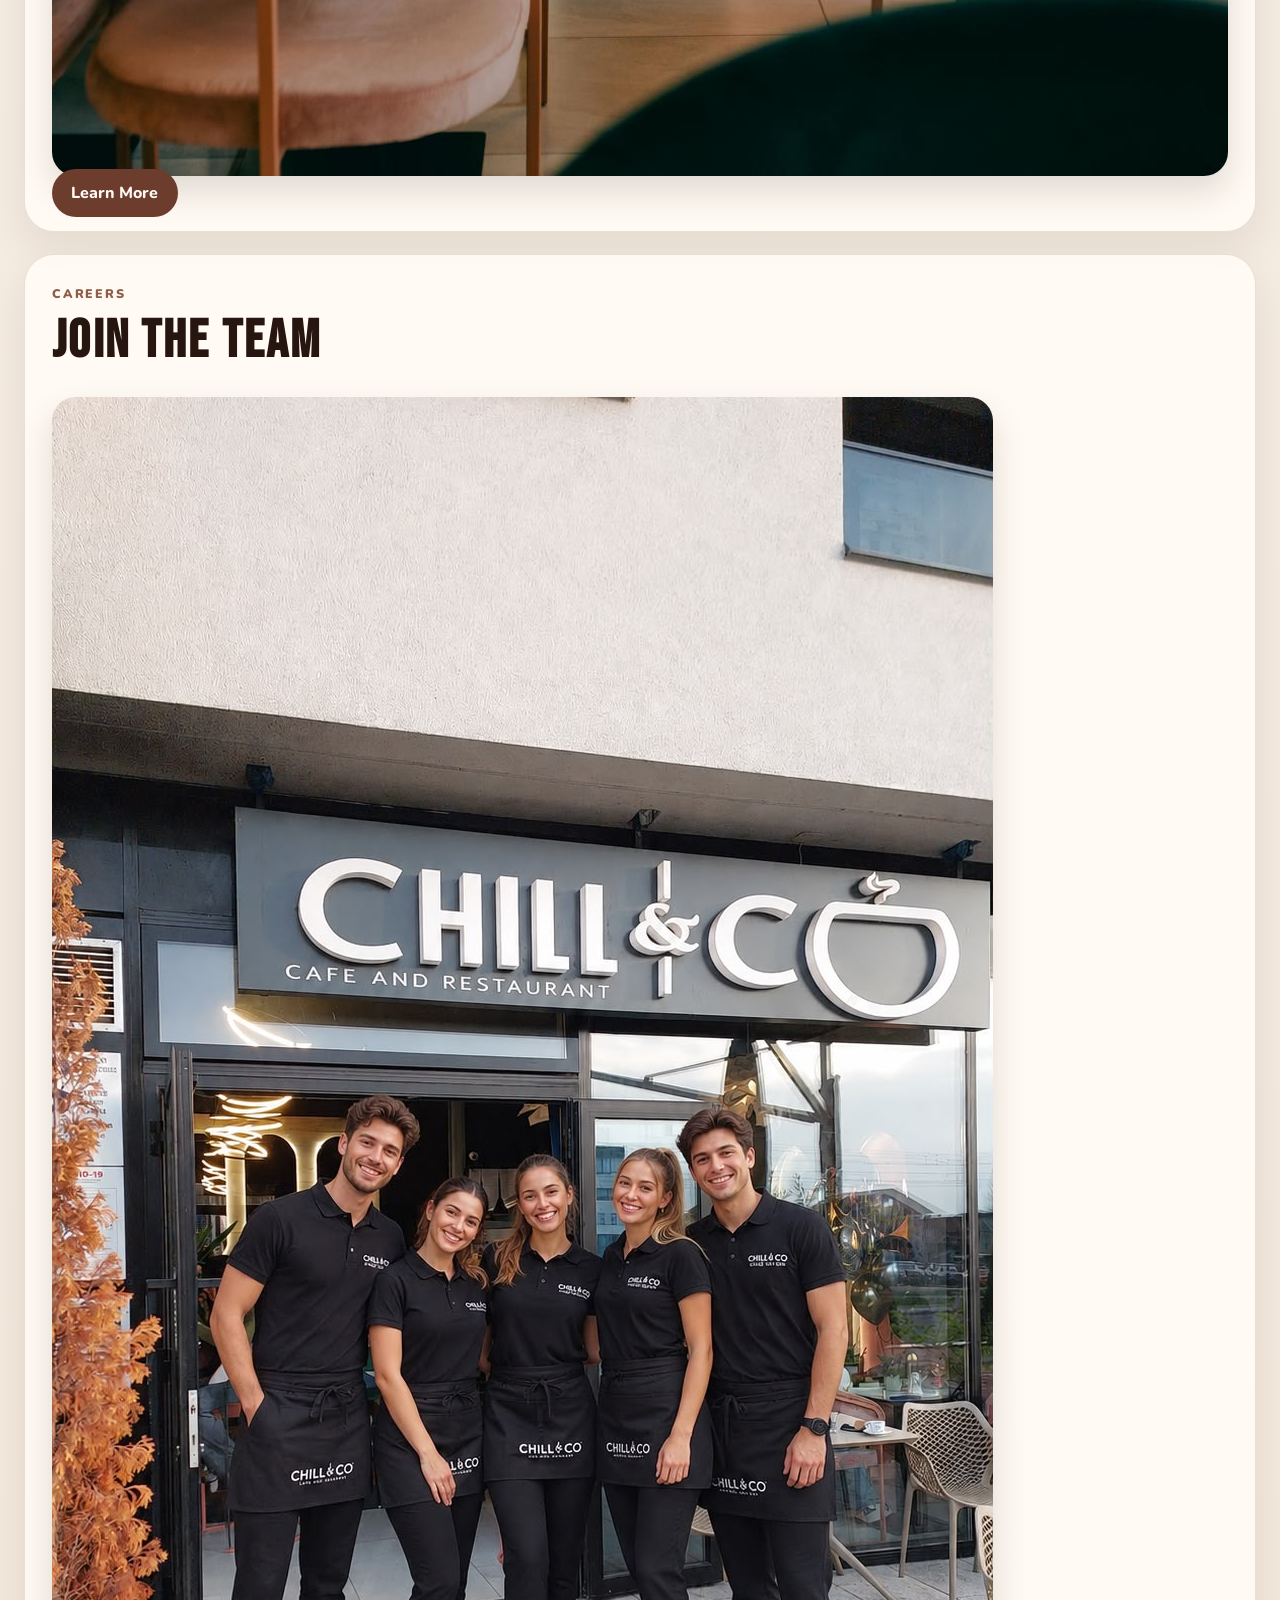
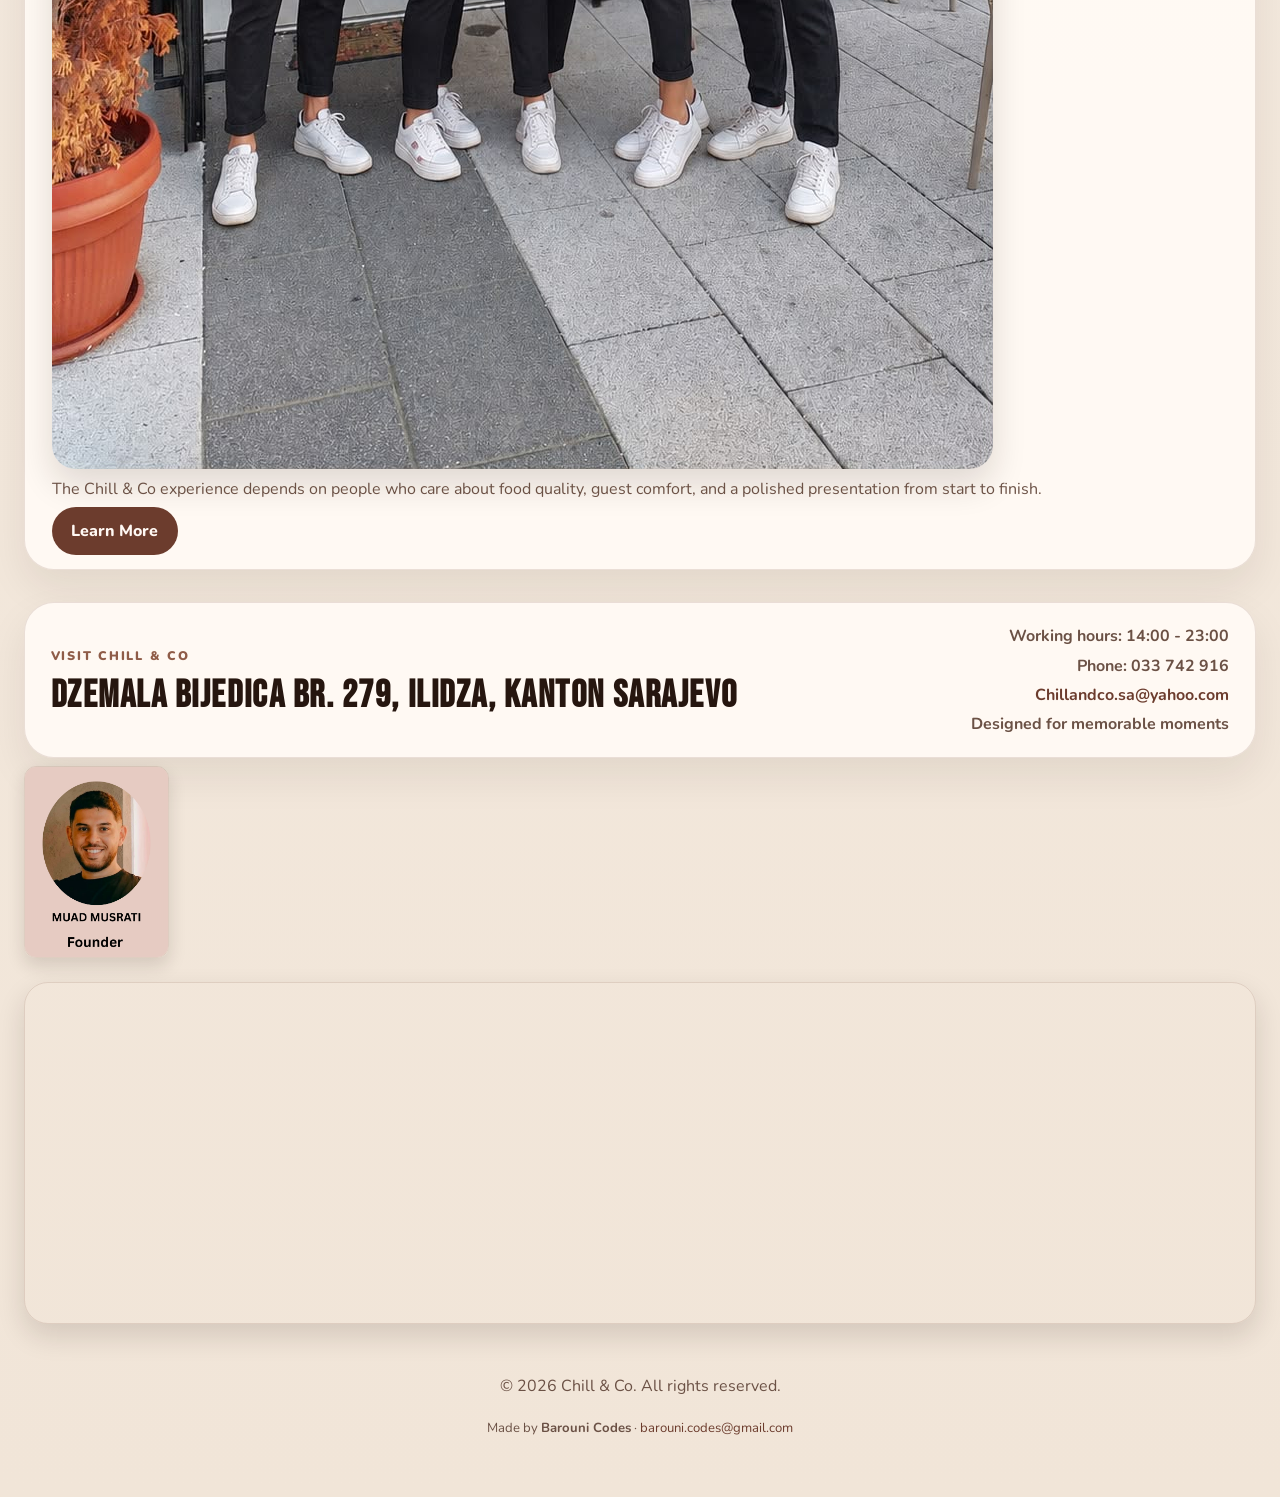
==== commit 90039fac: "Add Barouni Codes credit and email to footer" ====
--- a/v2/index.html
+++ b/v2/index.html
@@ -194,6 +194,7 @@
 
     <footer class="site-footer">
       <p>© <span id="year"></span> <span data-i18n="footer.rights">Chill & Co. All rights reserved.</span></p>
+      <p class="footer-credit">Made by <strong>Barouni Codes</strong> · <a href="mailto:barouni.codes@gmail.com">barouni.codes@gmail.com</a></p>
     </footer>
 
     <dialog id="lightbox" aria-label="Photo lightbox">
--- a/v2/styles.css
+++ b/v2/styles.css
@@ -428,6 +428,21 @@
   color: var(--muted);
 }
 
+.footer-credit {
+  font-size: 0.82rem;
+  margin-top: 0.2rem;
+  color: var(--muted);
+}
+
+.footer-credit a {
+  color: var(--accent);
+  text-decoration: none;
+}
+
+.footer-credit a:hover {
+  text-decoration: underline;
+}
+
 dialog {
   border: 0;
   border-radius: 20px;
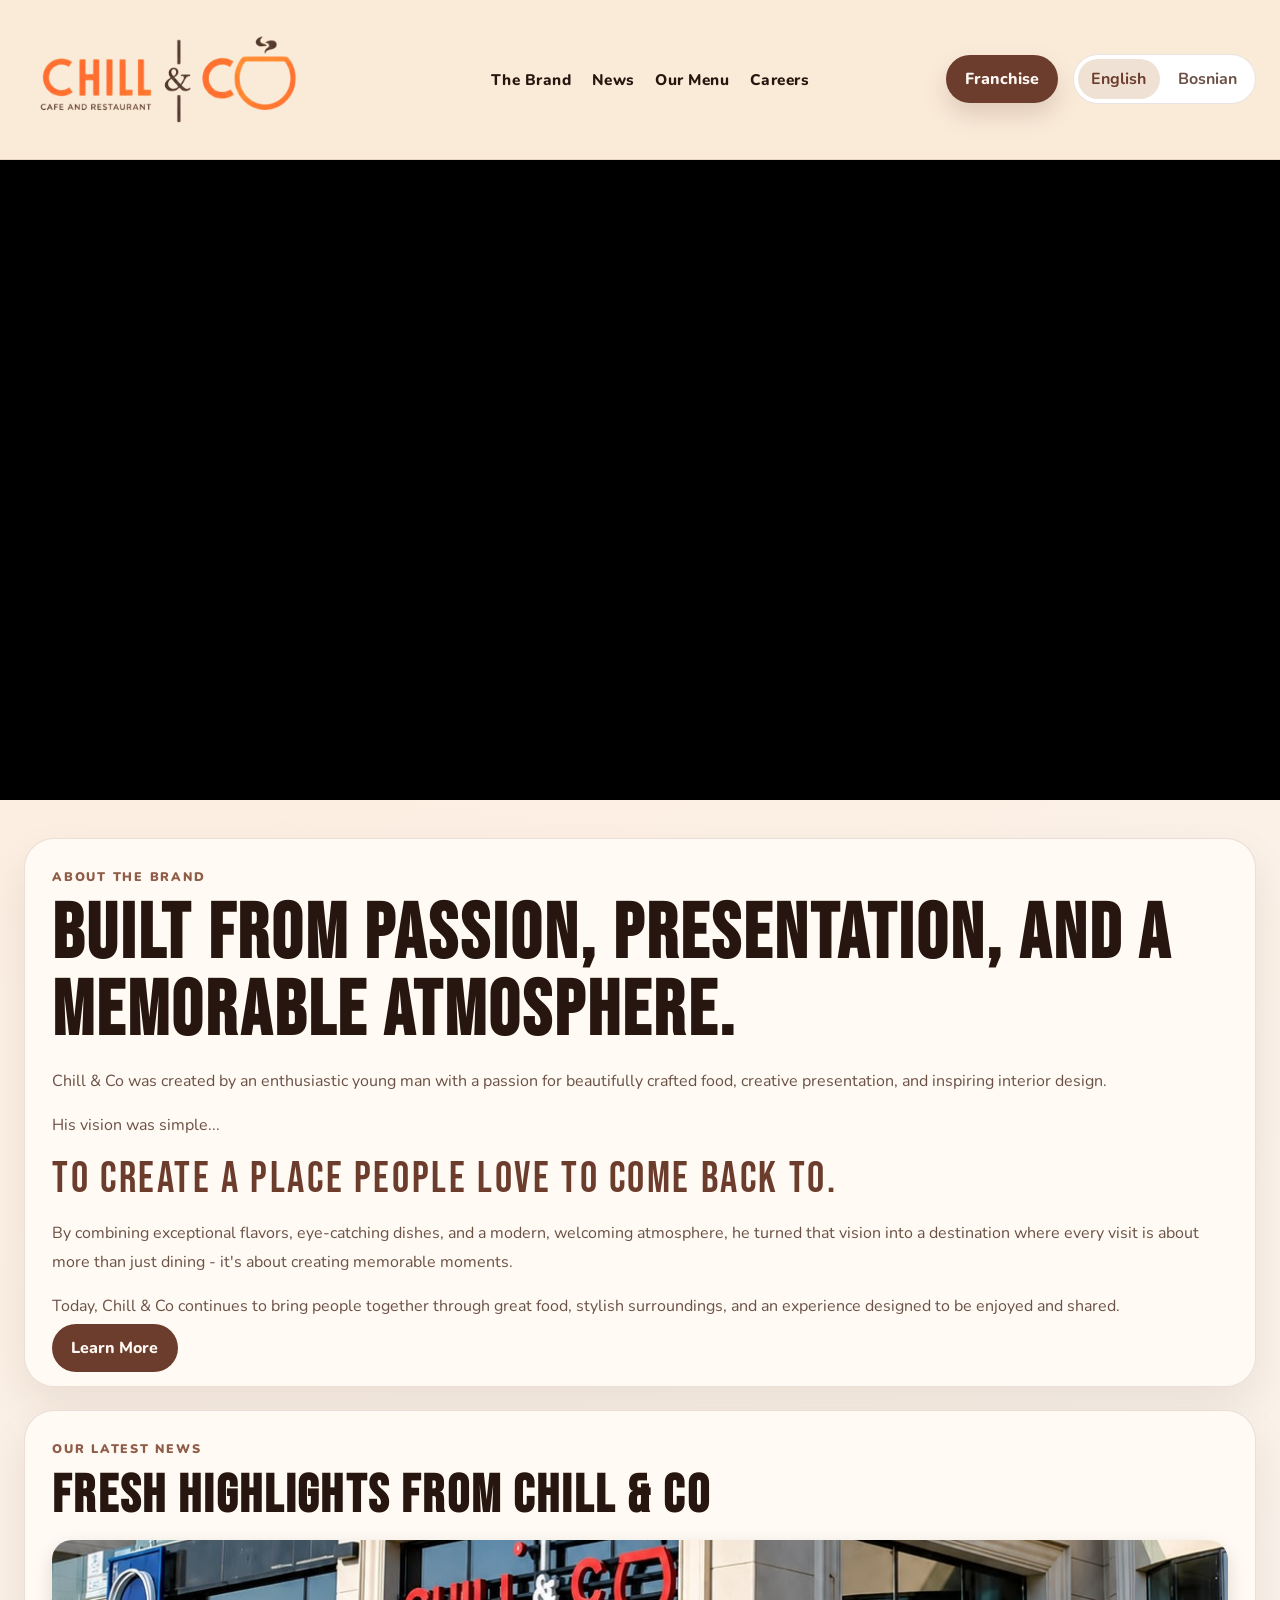
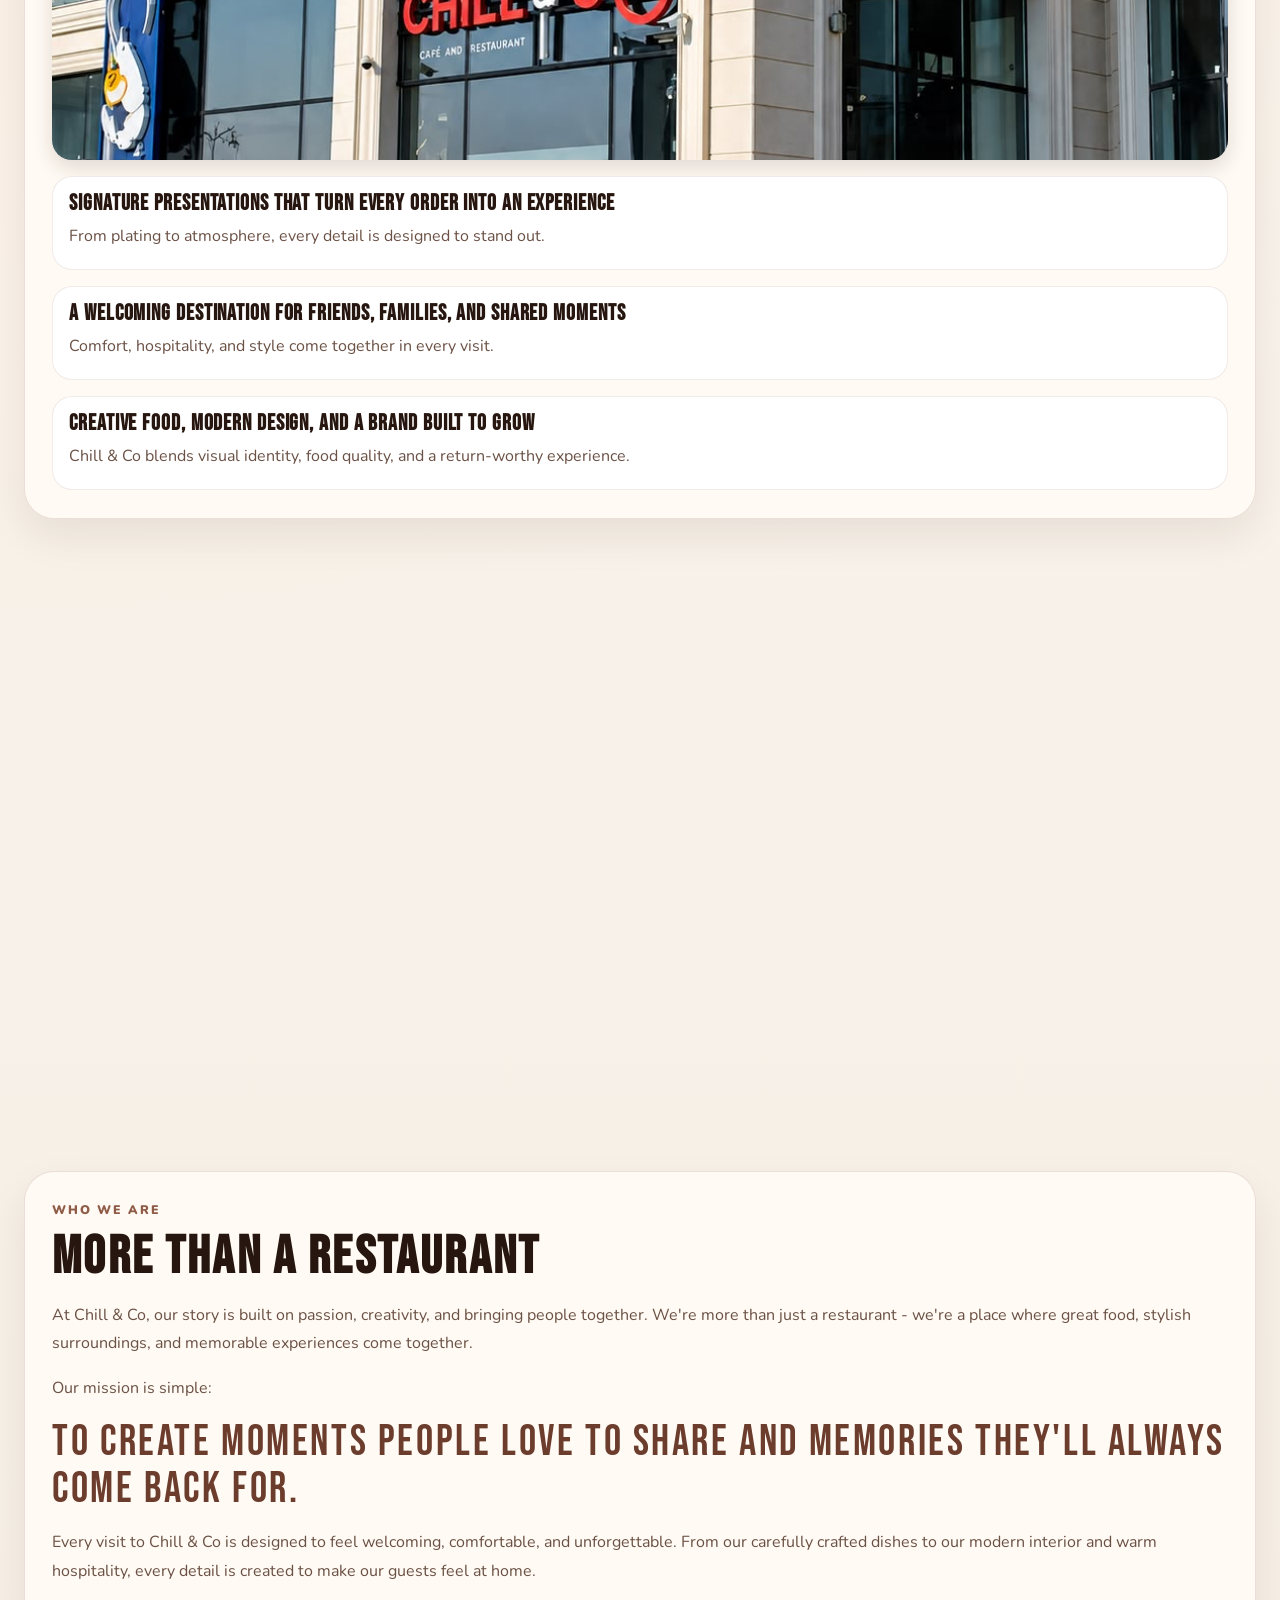
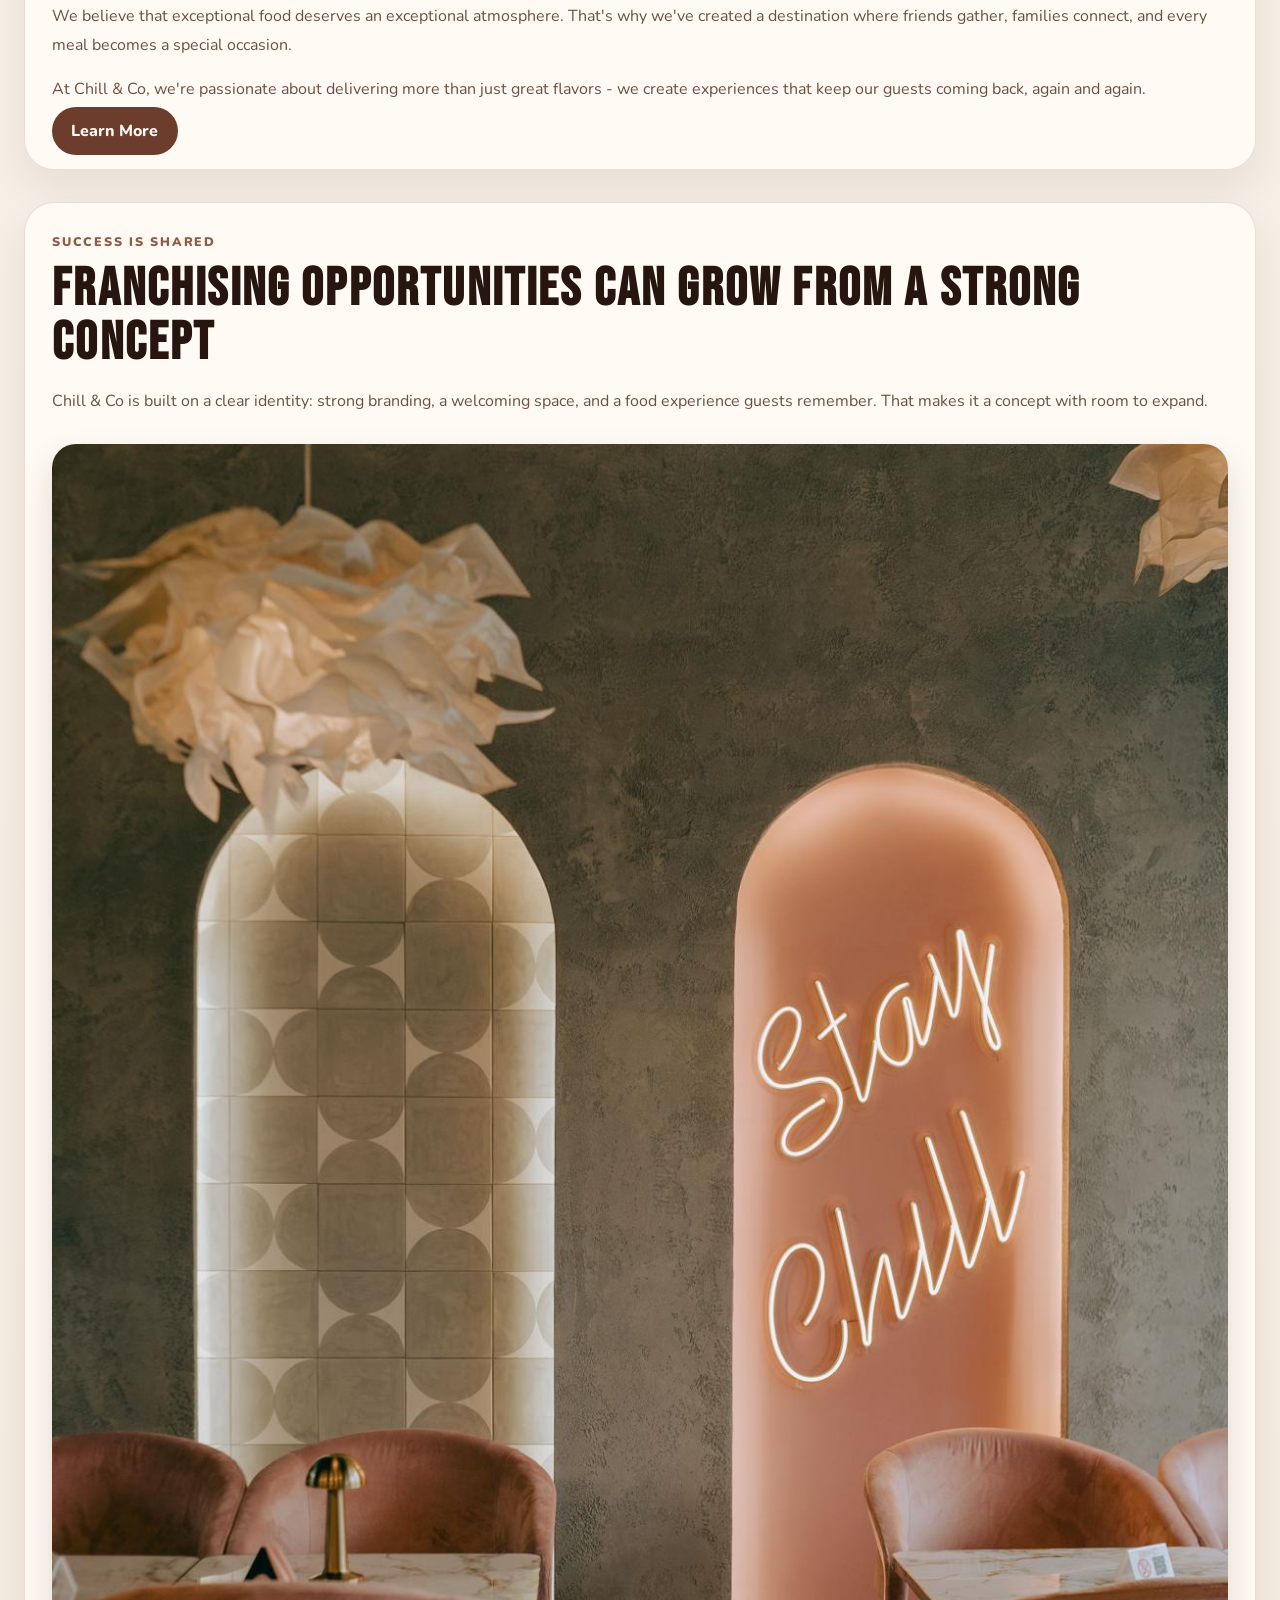
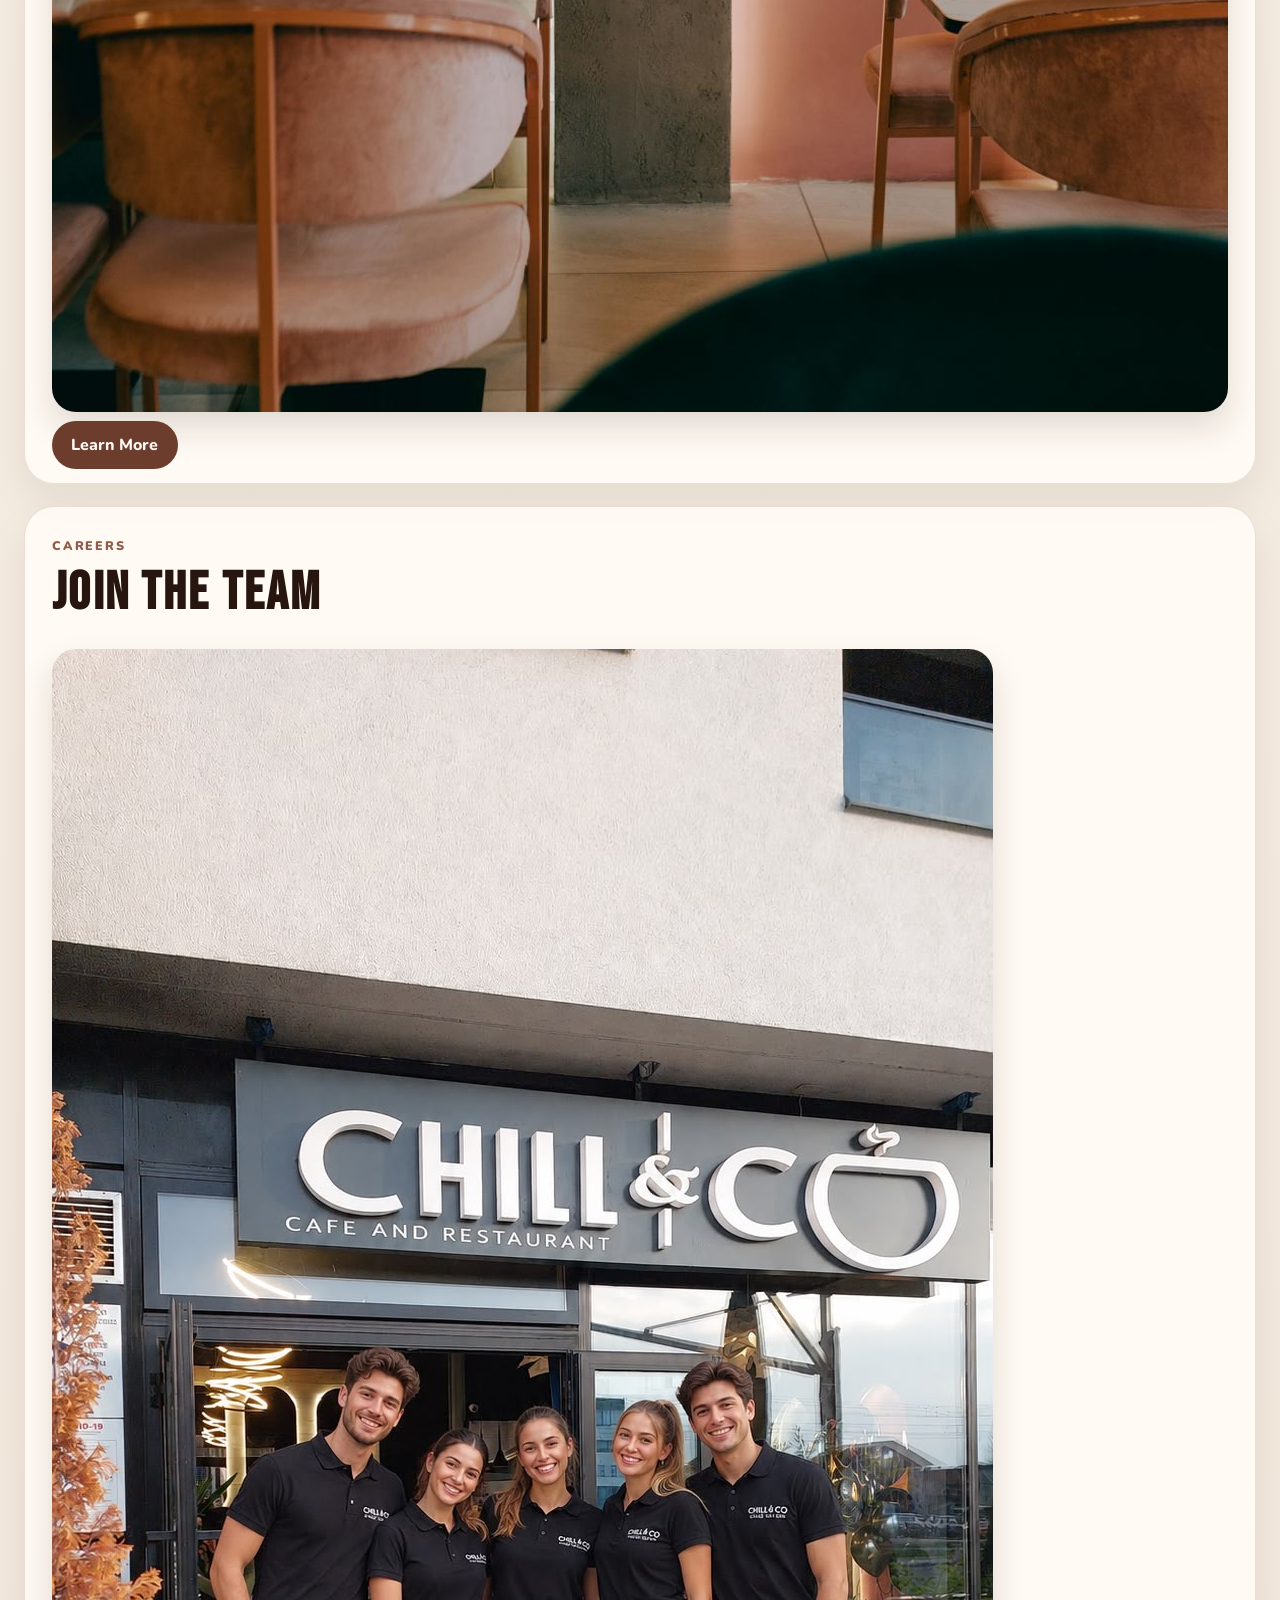
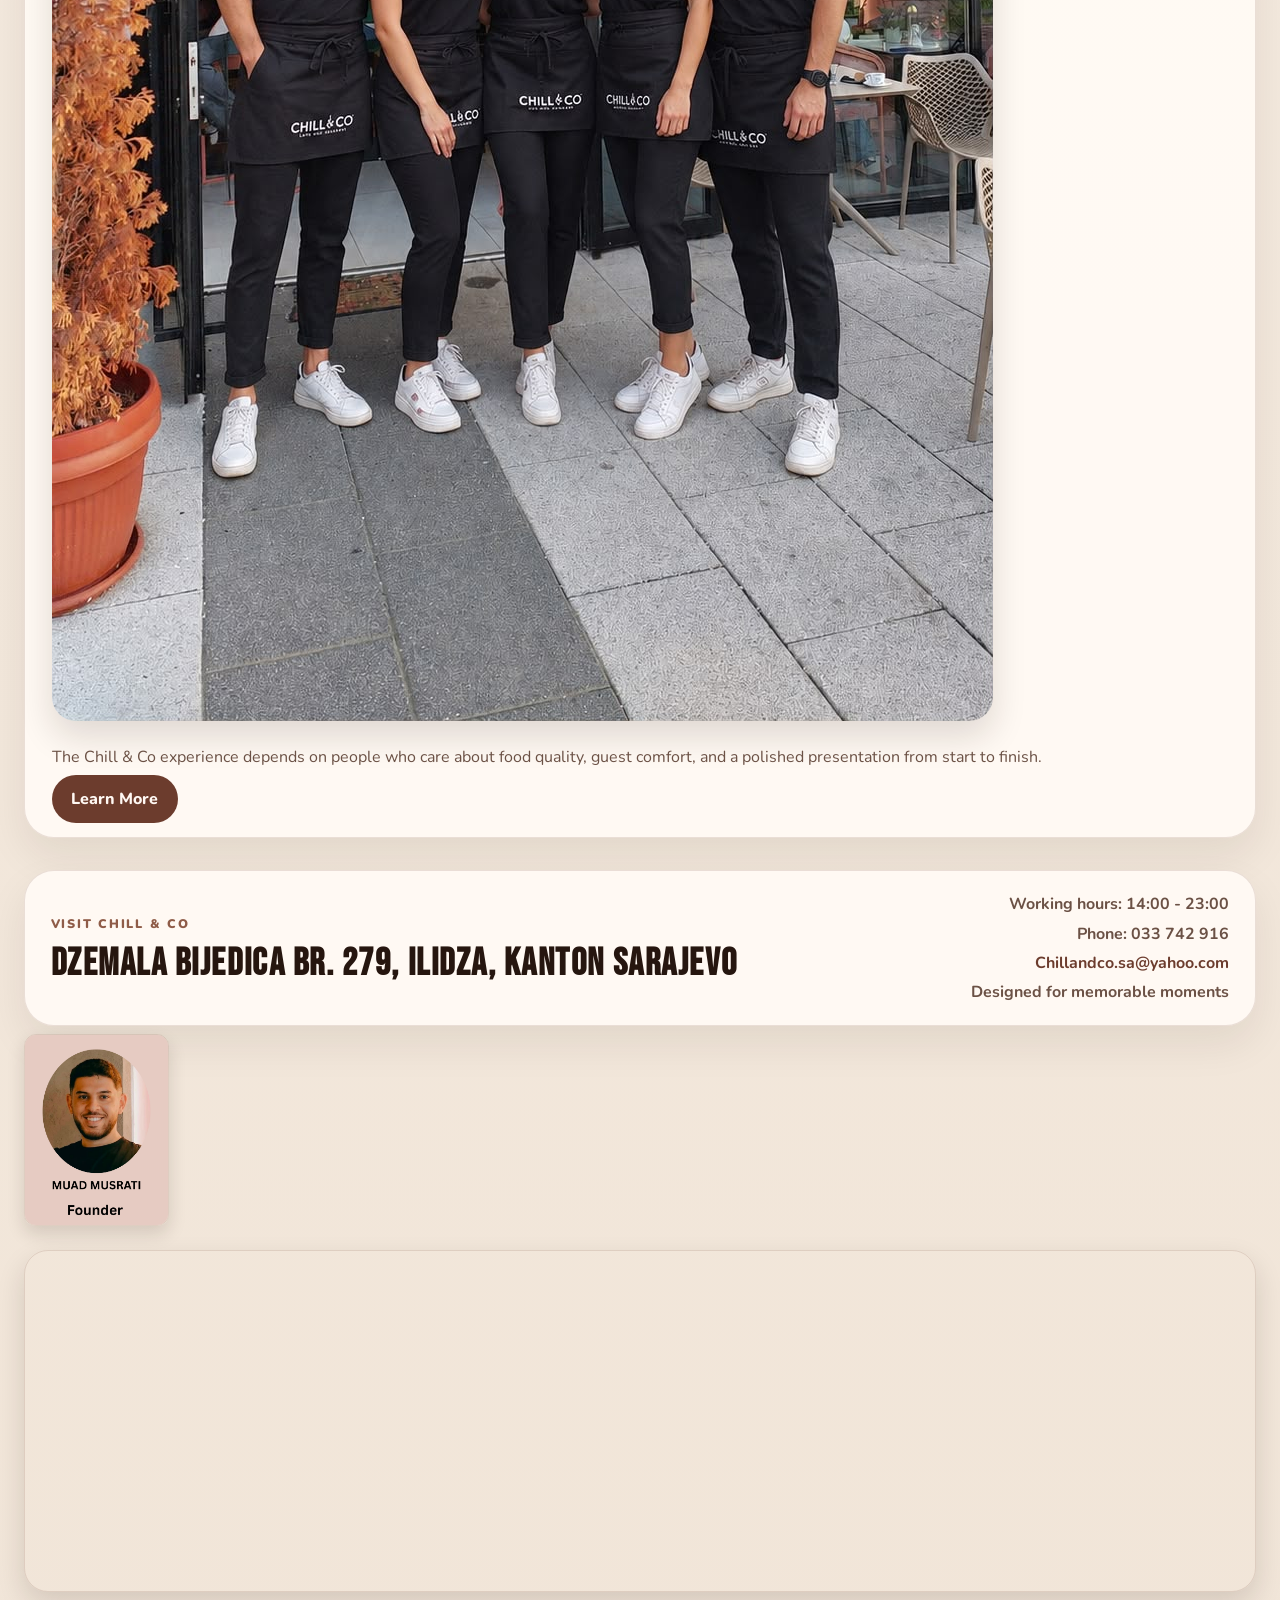
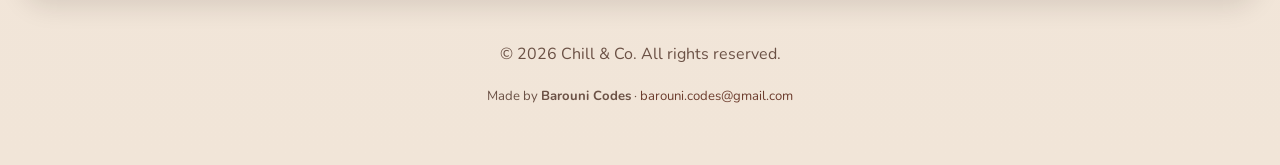
==== commit 0a51fba7: "Add news image to the news section" ====
--- a/v2/index.html
+++ b/v2/index.html
@@ -71,6 +71,9 @@
         <aside class="news-panel reveal" id="news">
           <p class="eyebrow" data-i18n="news.eyebrow">Our Latest News</p>
           <h2 class="section-title" data-i18n="news.title">Fresh highlights from Chill & Co</h2>
+          <button class="photo news-photo" data-full="assets/client/news.jpeg" aria-label="Open news image">
+            <img src="assets/client/news.jpeg" alt="Chill & Co latest news" />
+          </button>
           <div class="news-list">
             <article class="news-item">
               <h3 data-i18n="news.item1.title">Signature presentations that turn every order into an experience</h3>
--- a/v2/styles.css
+++ b/v2/styles.css
@@ -358,6 +358,20 @@
 .inline-photo img {
   min-height: 220px;
   margin-top: 0.8rem;
+  margin-bottom: 1rem;
+}
+
+.news-photo {
+  width: 100%;
+  margin-bottom: 1rem;
+}
+
+.news-photo img {
+  width: 100%;
+  border-radius: 20px;
+  object-fit: cover;
+  max-height: 220px;
+  box-shadow: 0 8px 20px var(--shadow);
 }
 
 .visit-strip {
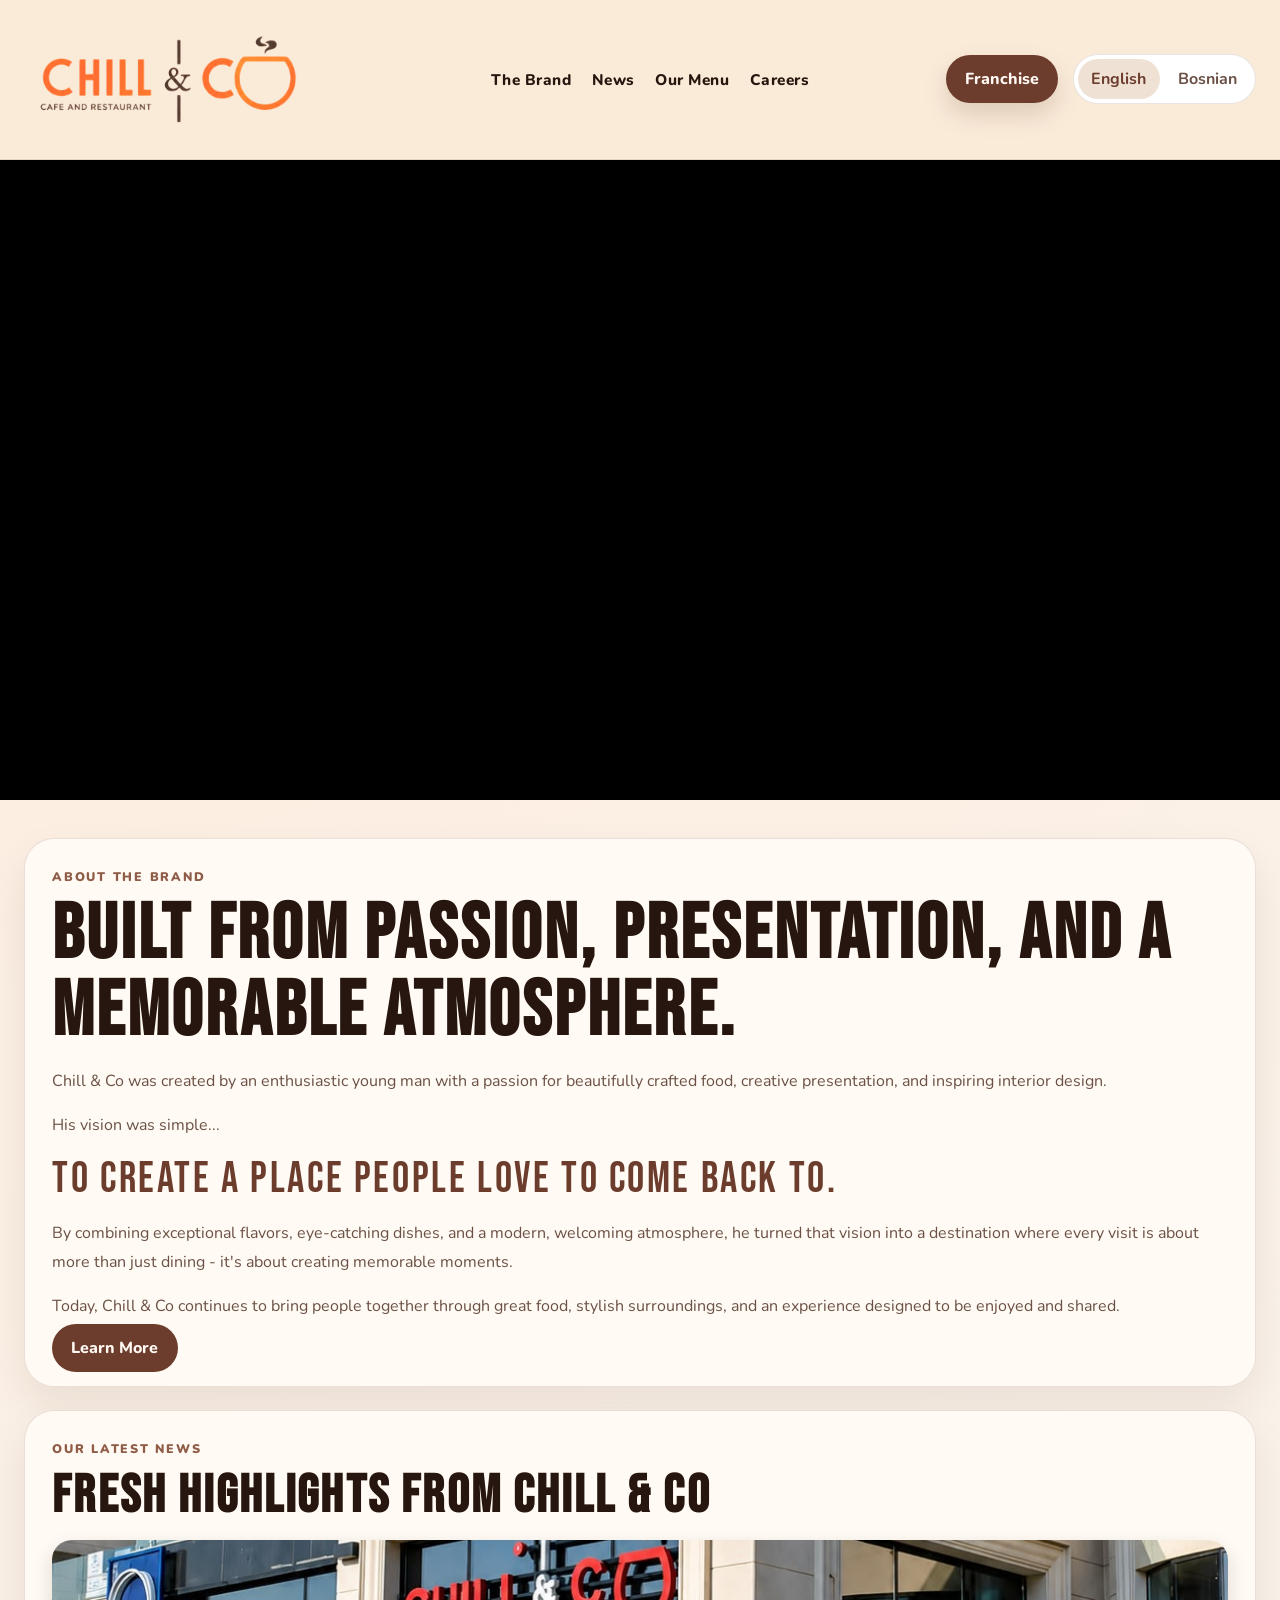
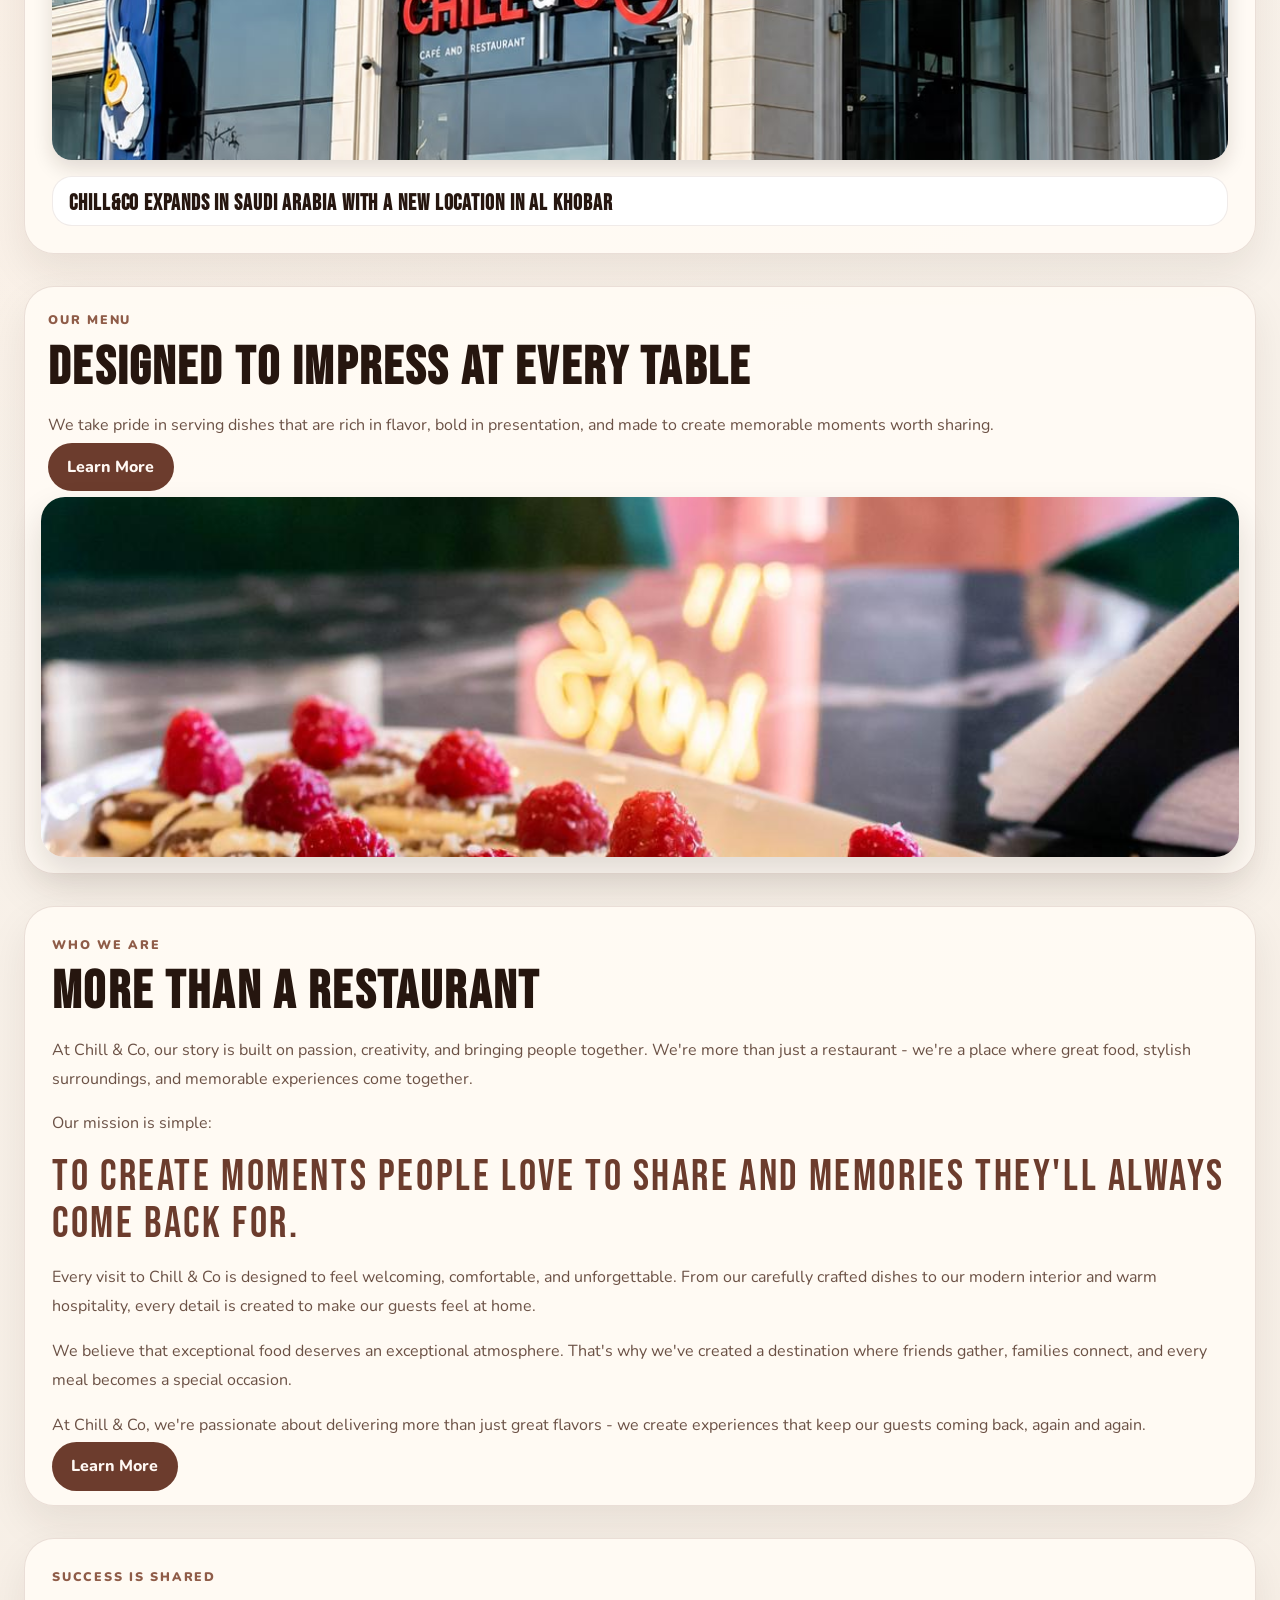
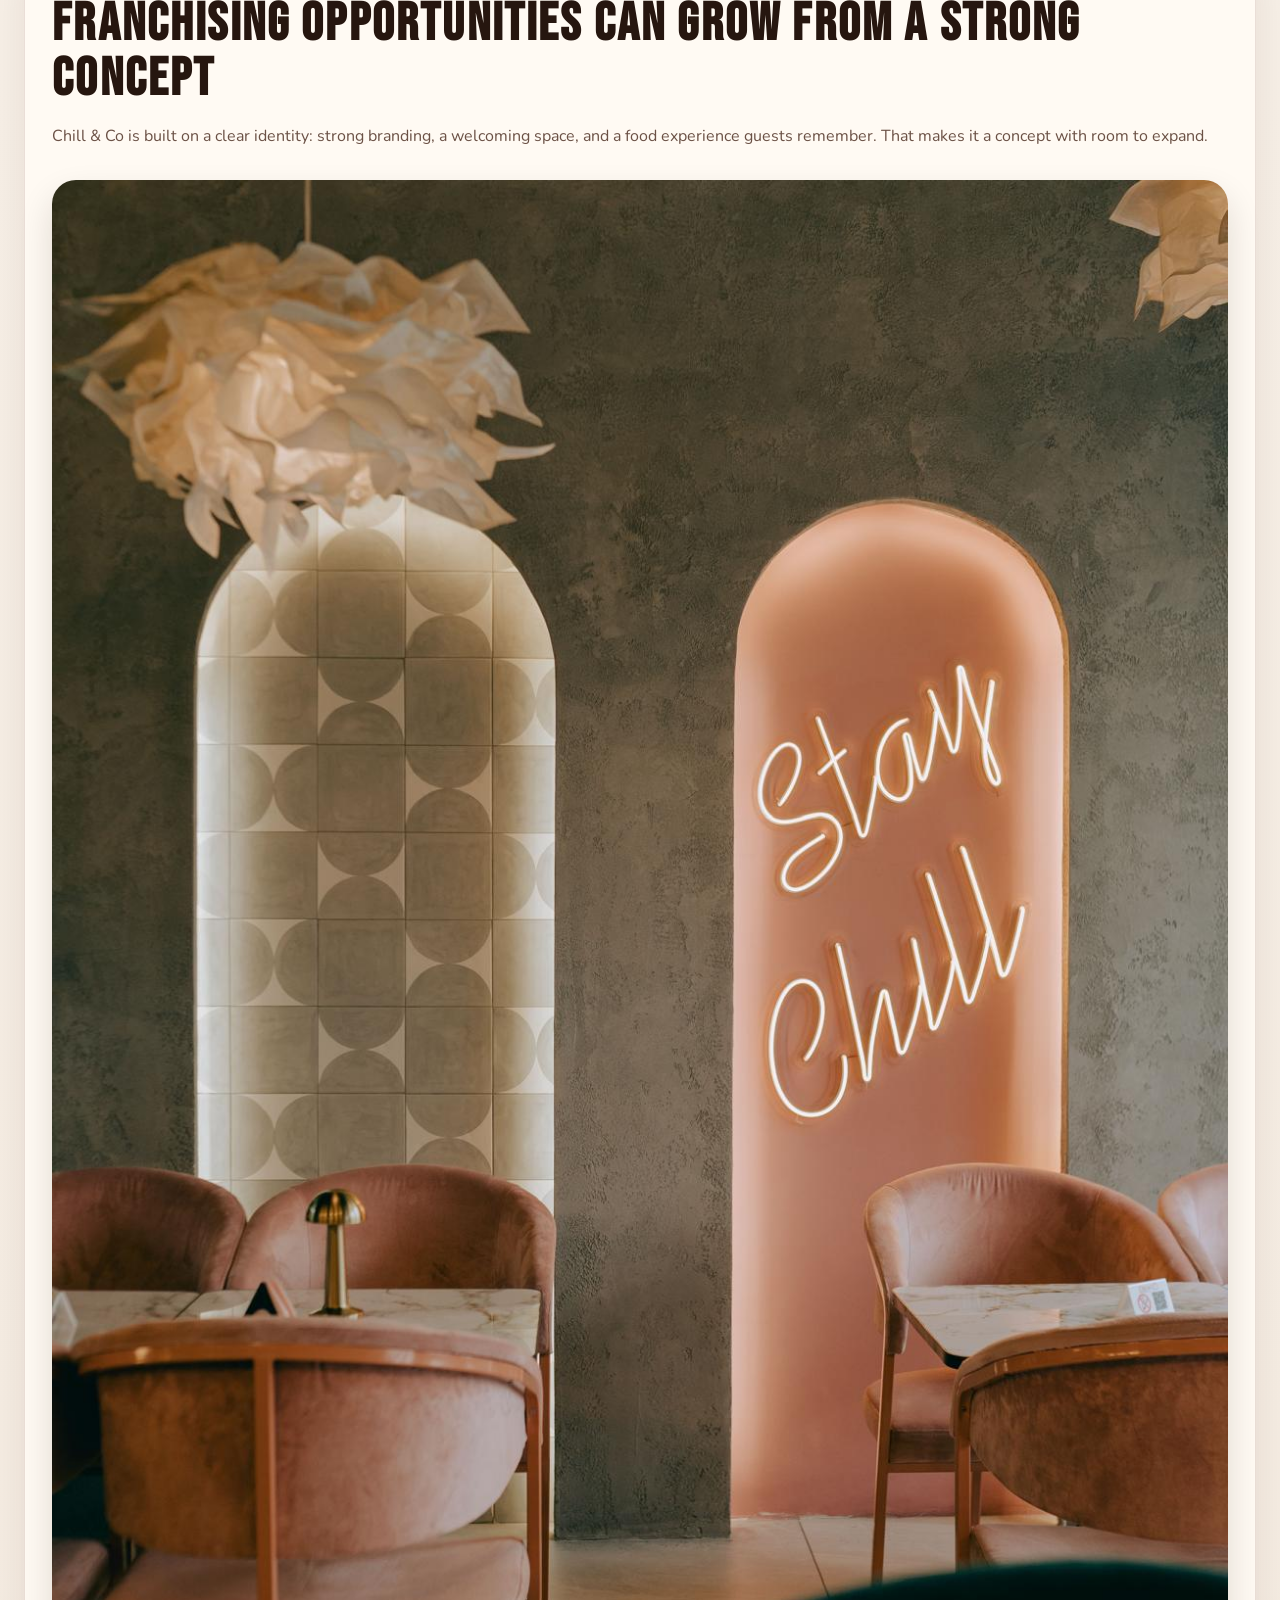
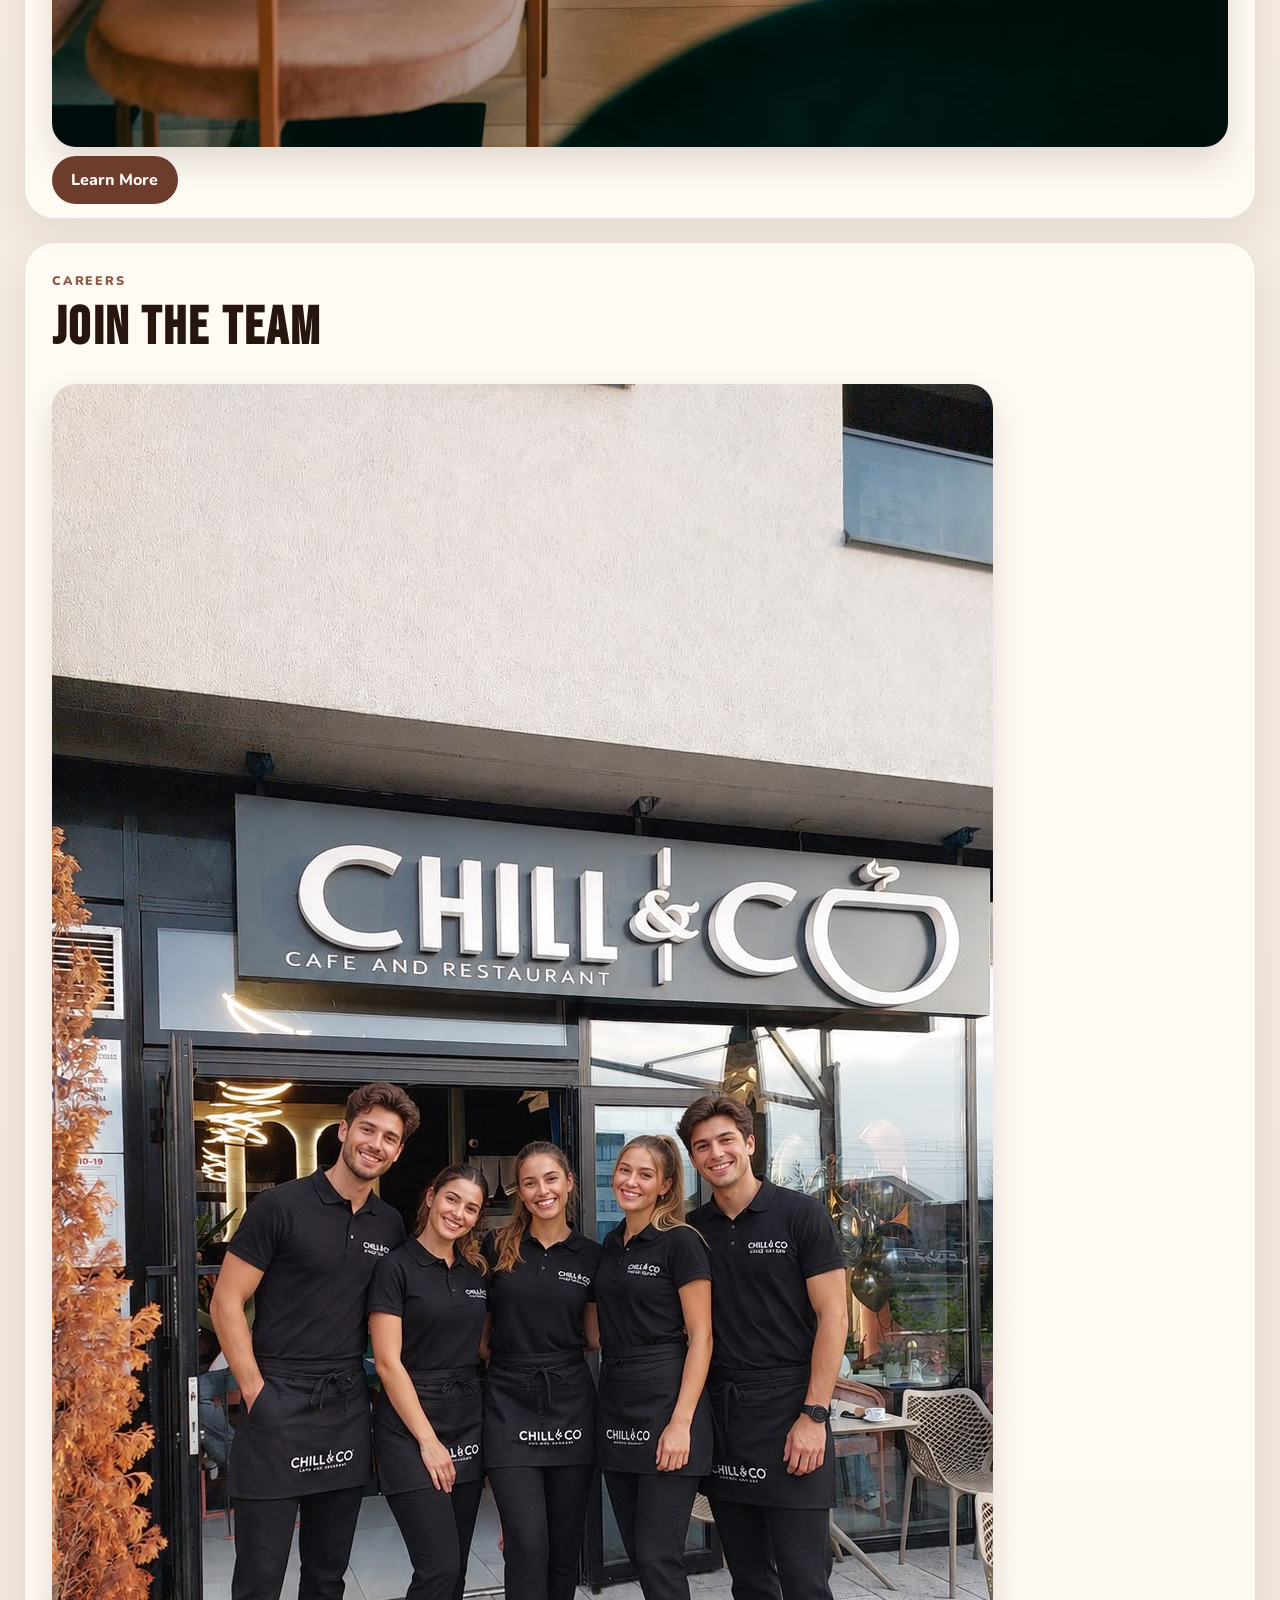
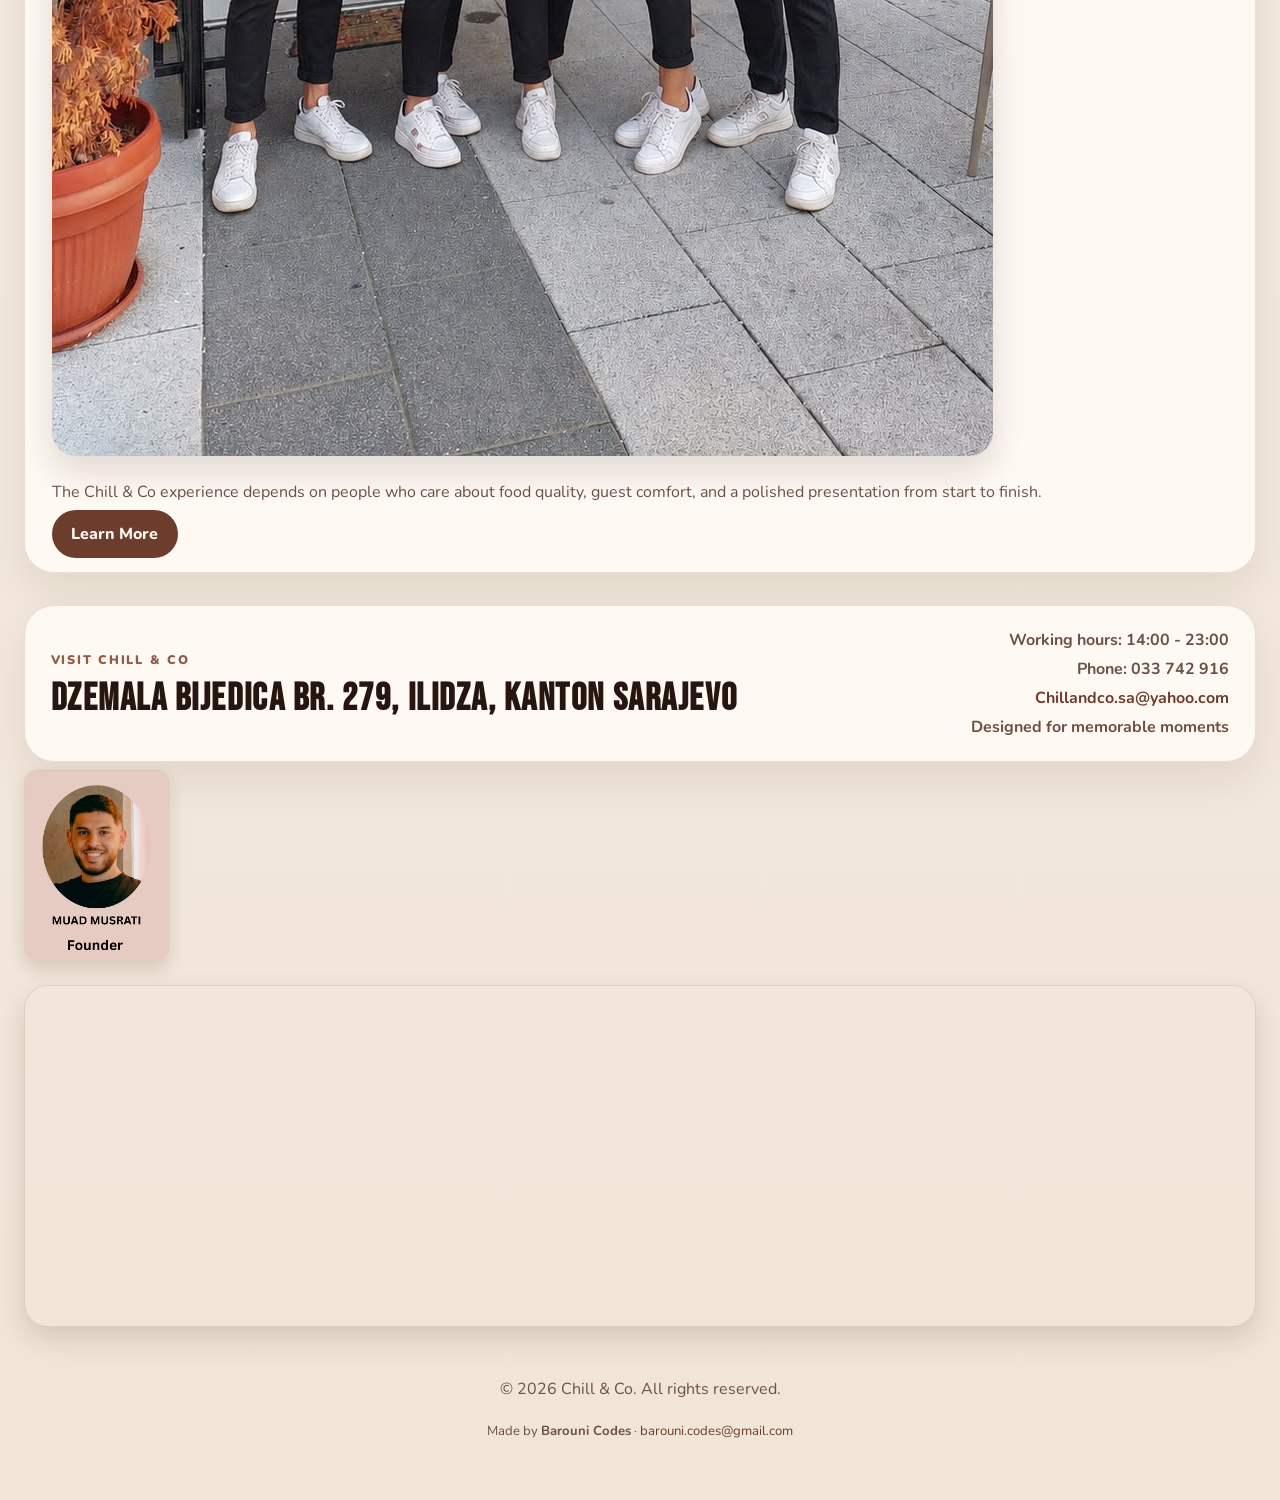
==== commit 374ba807: "Replace news items with Saudi Arabia expansion headline" ====
--- a/v2/index.html
+++ b/v2/index.html
@@ -76,16 +76,7 @@
           </button>
           <div class="news-list">
             <article class="news-item">
-              <h3 data-i18n="news.item1.title">Signature presentations that turn every order into an experience</h3>
-              <p data-i18n="news.item1.p">From plating to atmosphere, every detail is designed to stand out.</p>
-            </article>
-            <article class="news-item">
-              <h3 data-i18n="news.item2.title">A welcoming destination for friends, families, and shared moments</h3>
-              <p data-i18n="news.item2.p">Comfort, hospitality, and style come together in every visit.</p>
-            </article>
-            <article class="news-item">
-              <h3 data-i18n="news.item3.title">Creative food, modern design, and a brand built to grow</h3>
-              <p data-i18n="news.item3.p">Chill & Co blends visual identity, food quality, and a return-worthy experience.</p>
+              <h3 data-i18n="news.item1.title">Chill&amp;co expands in Saudi Arabia with a new location in Al Khobar</h3>
             </article>
           </div>
         </aside>
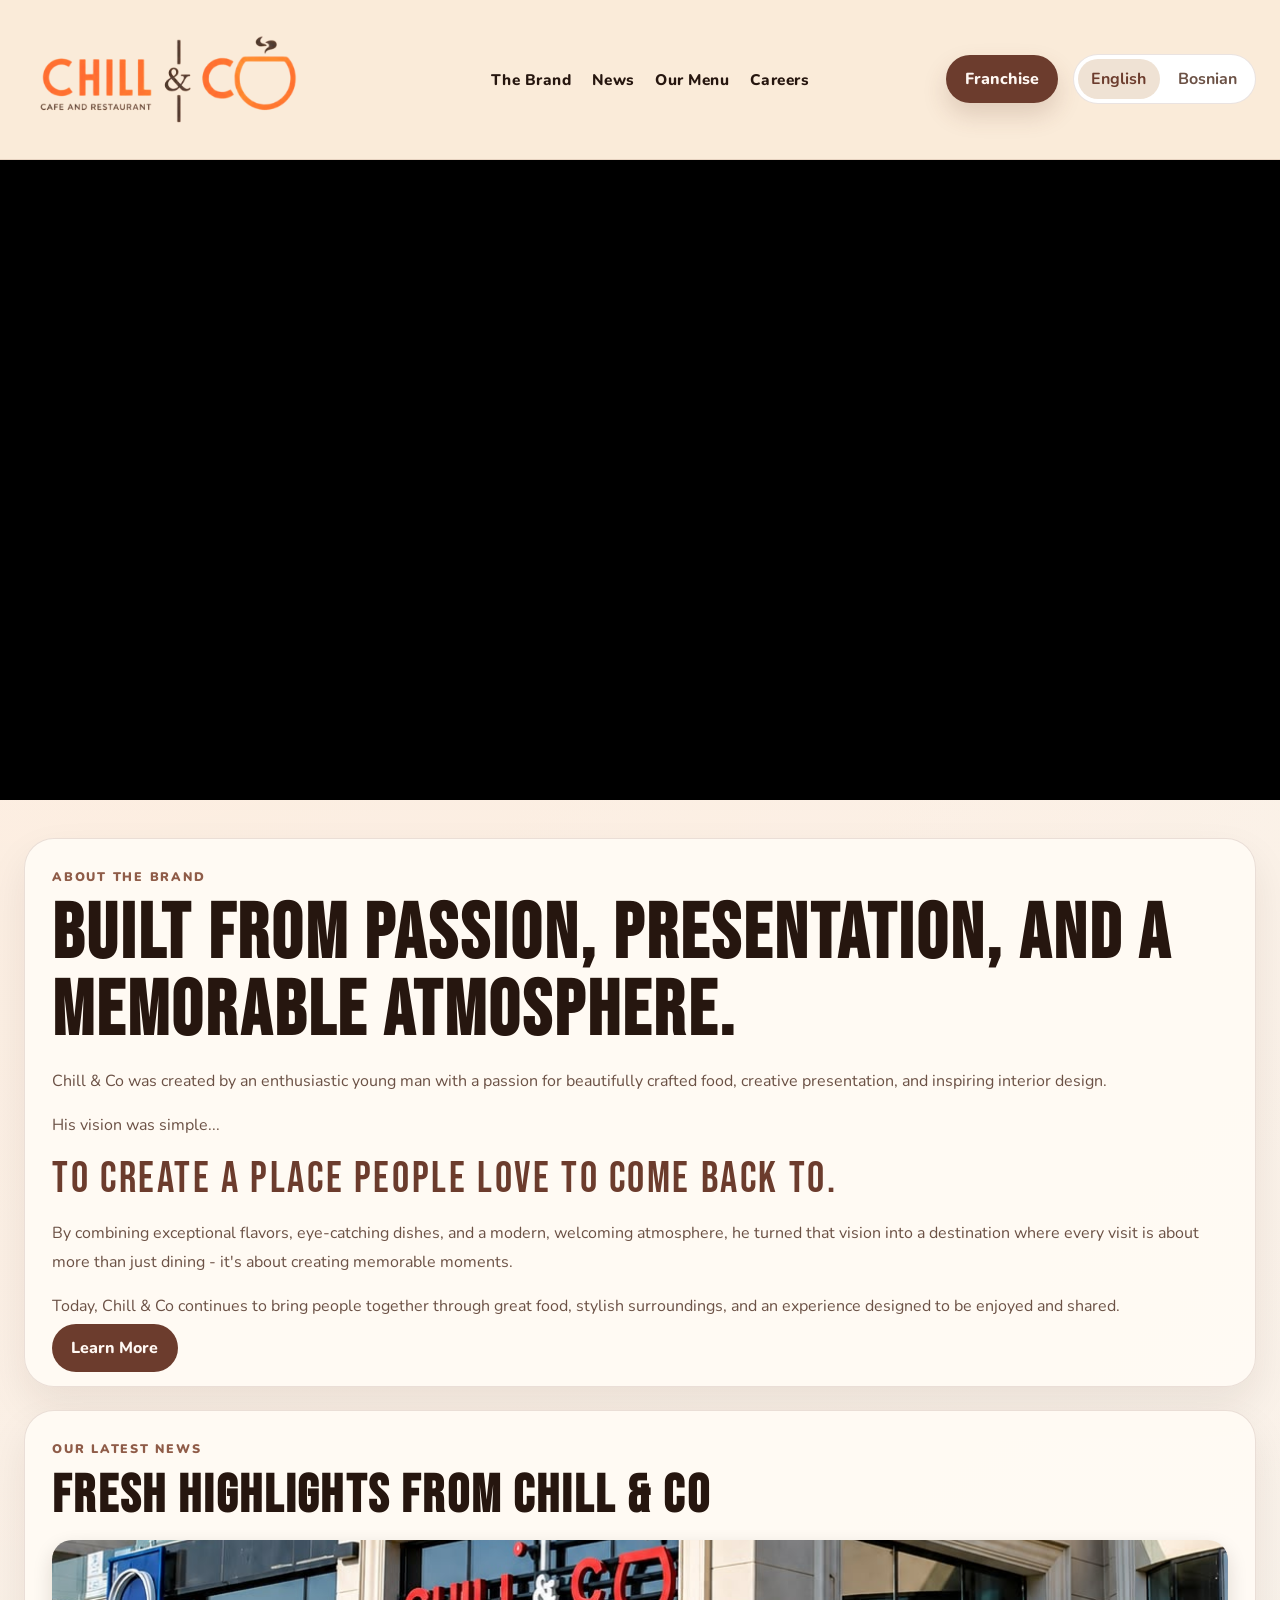
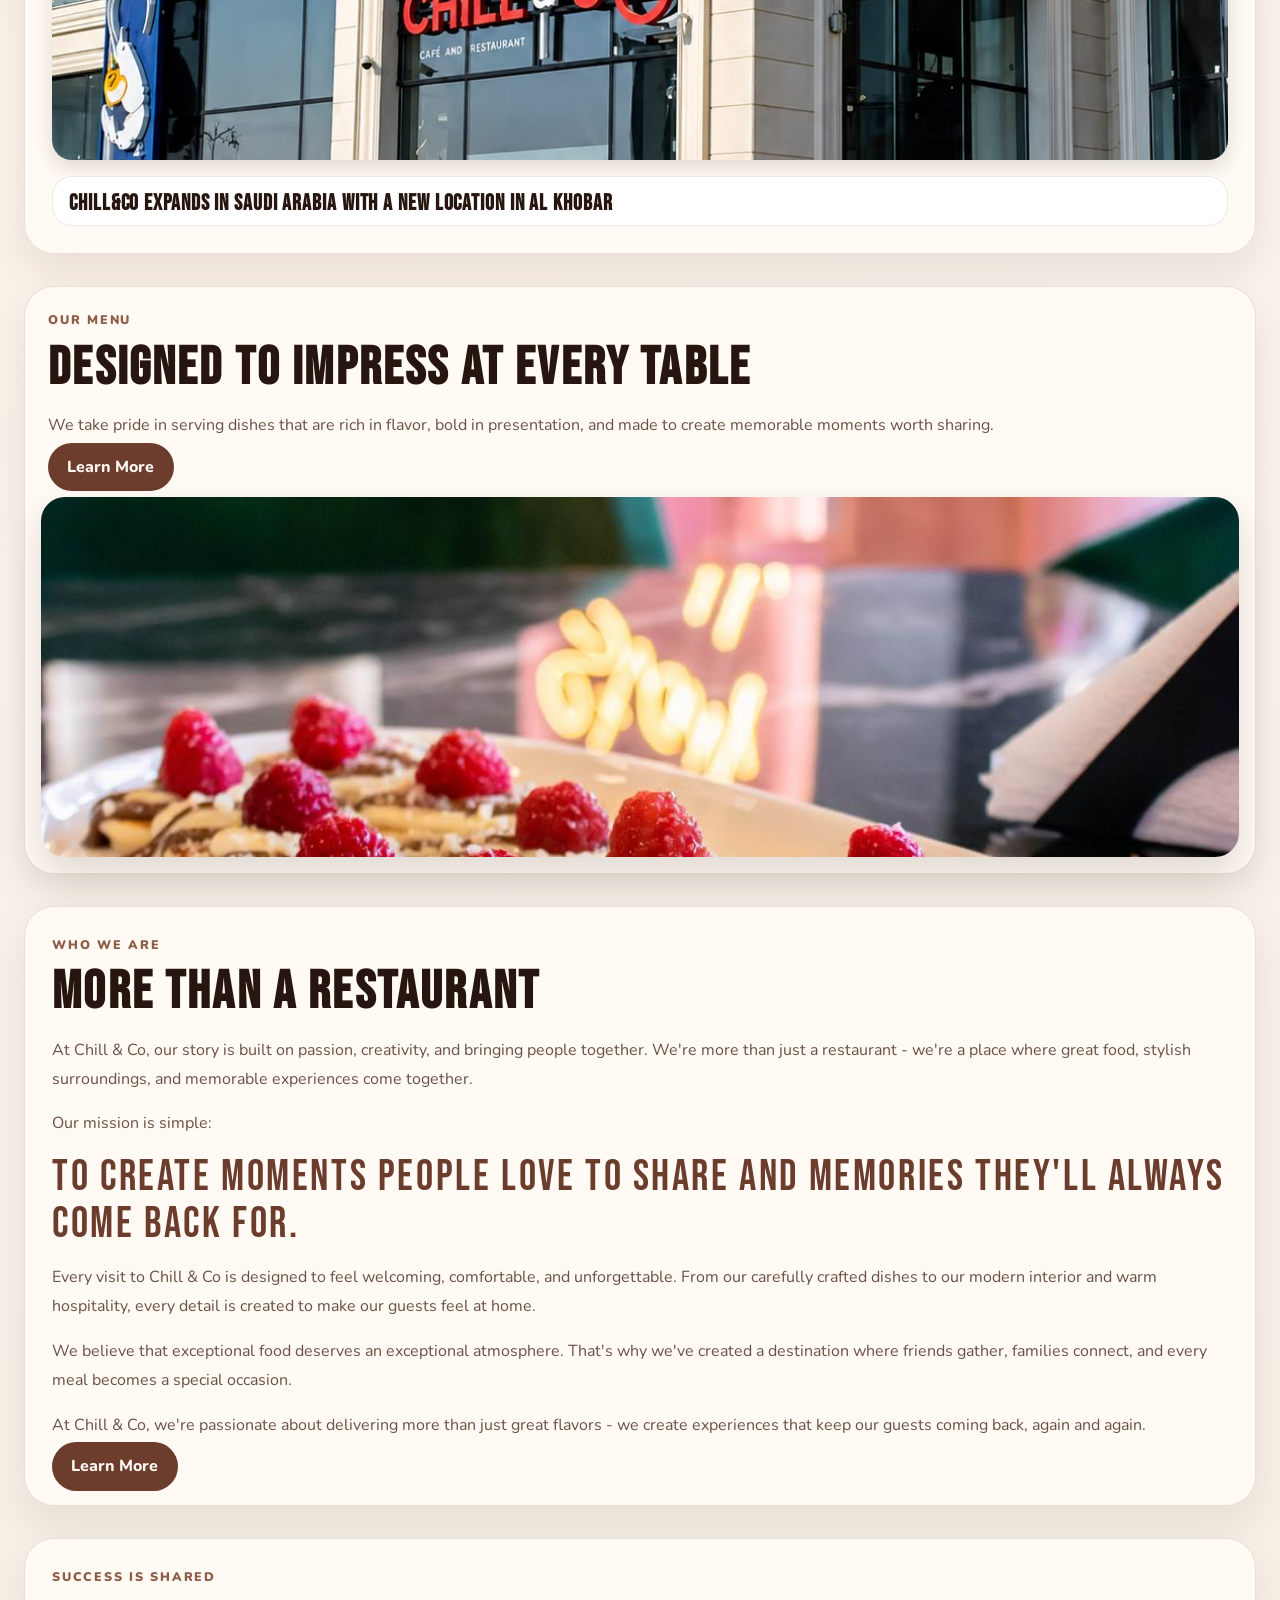
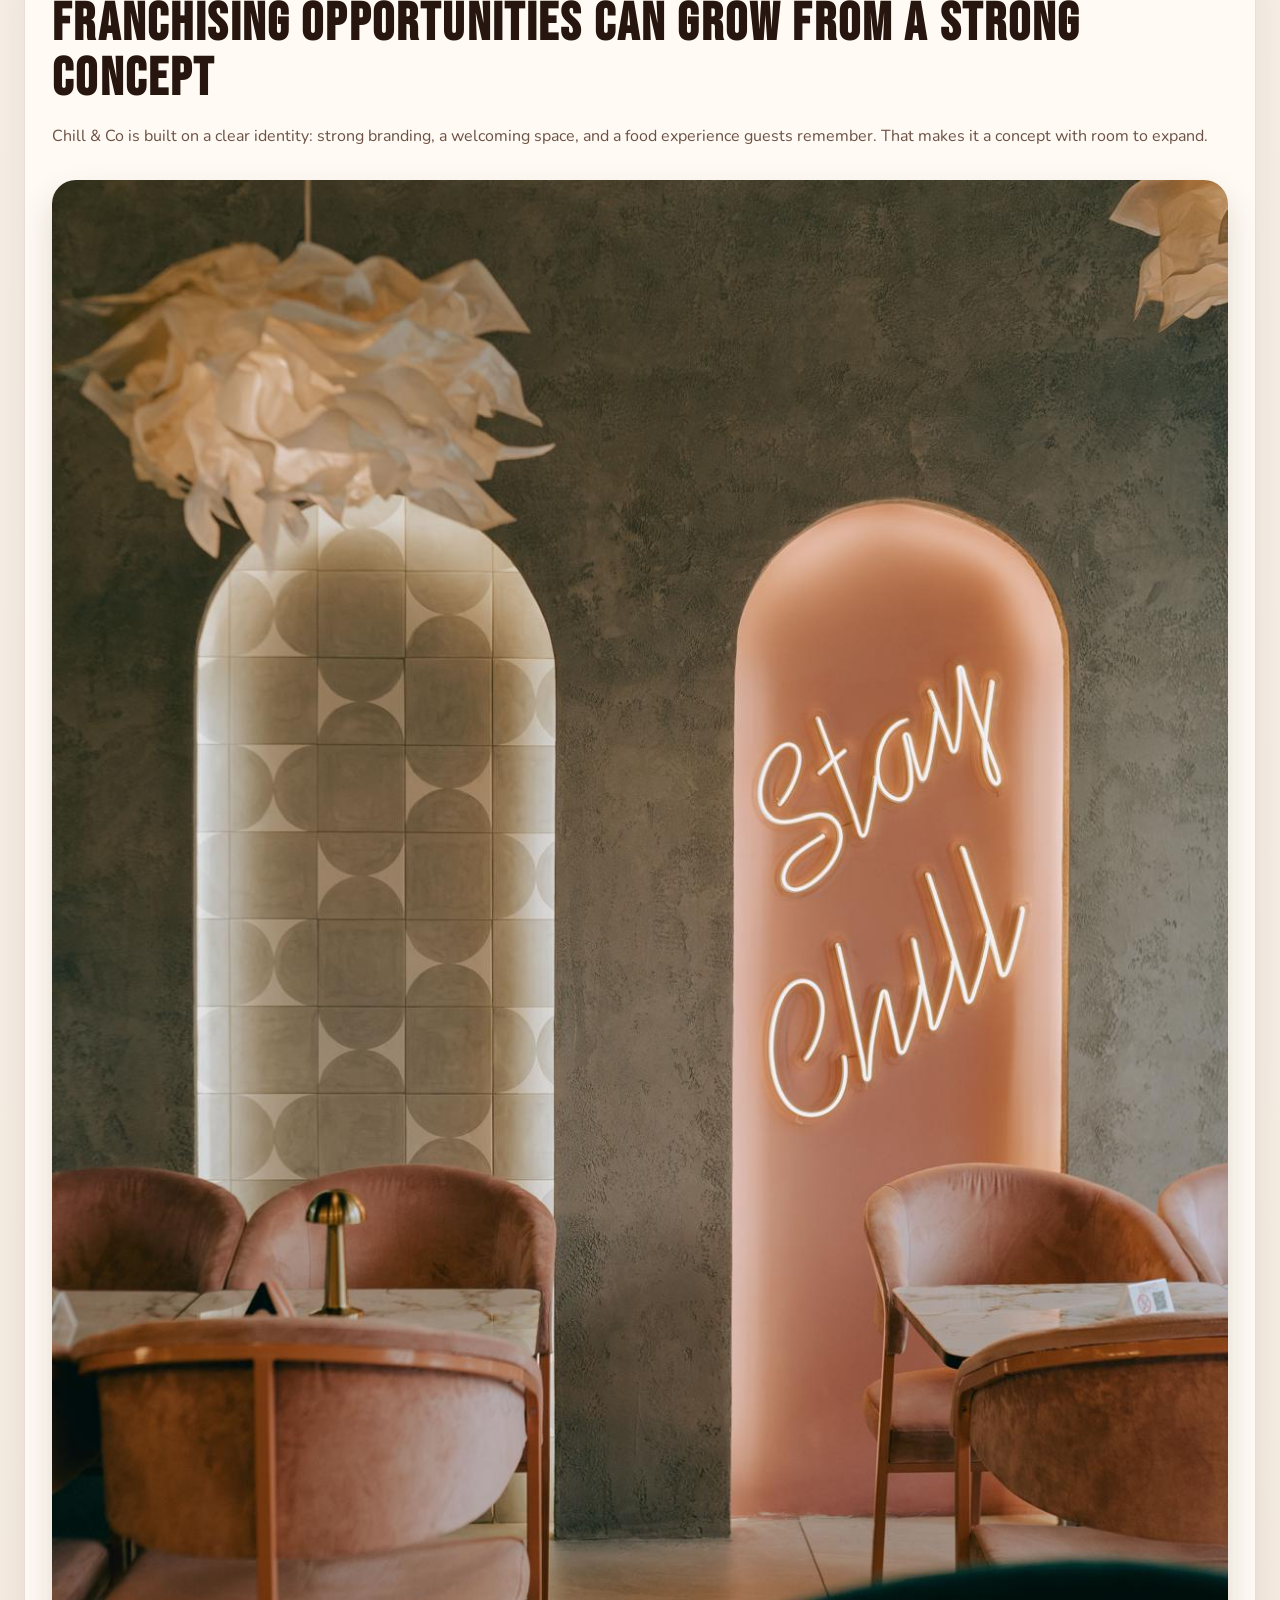
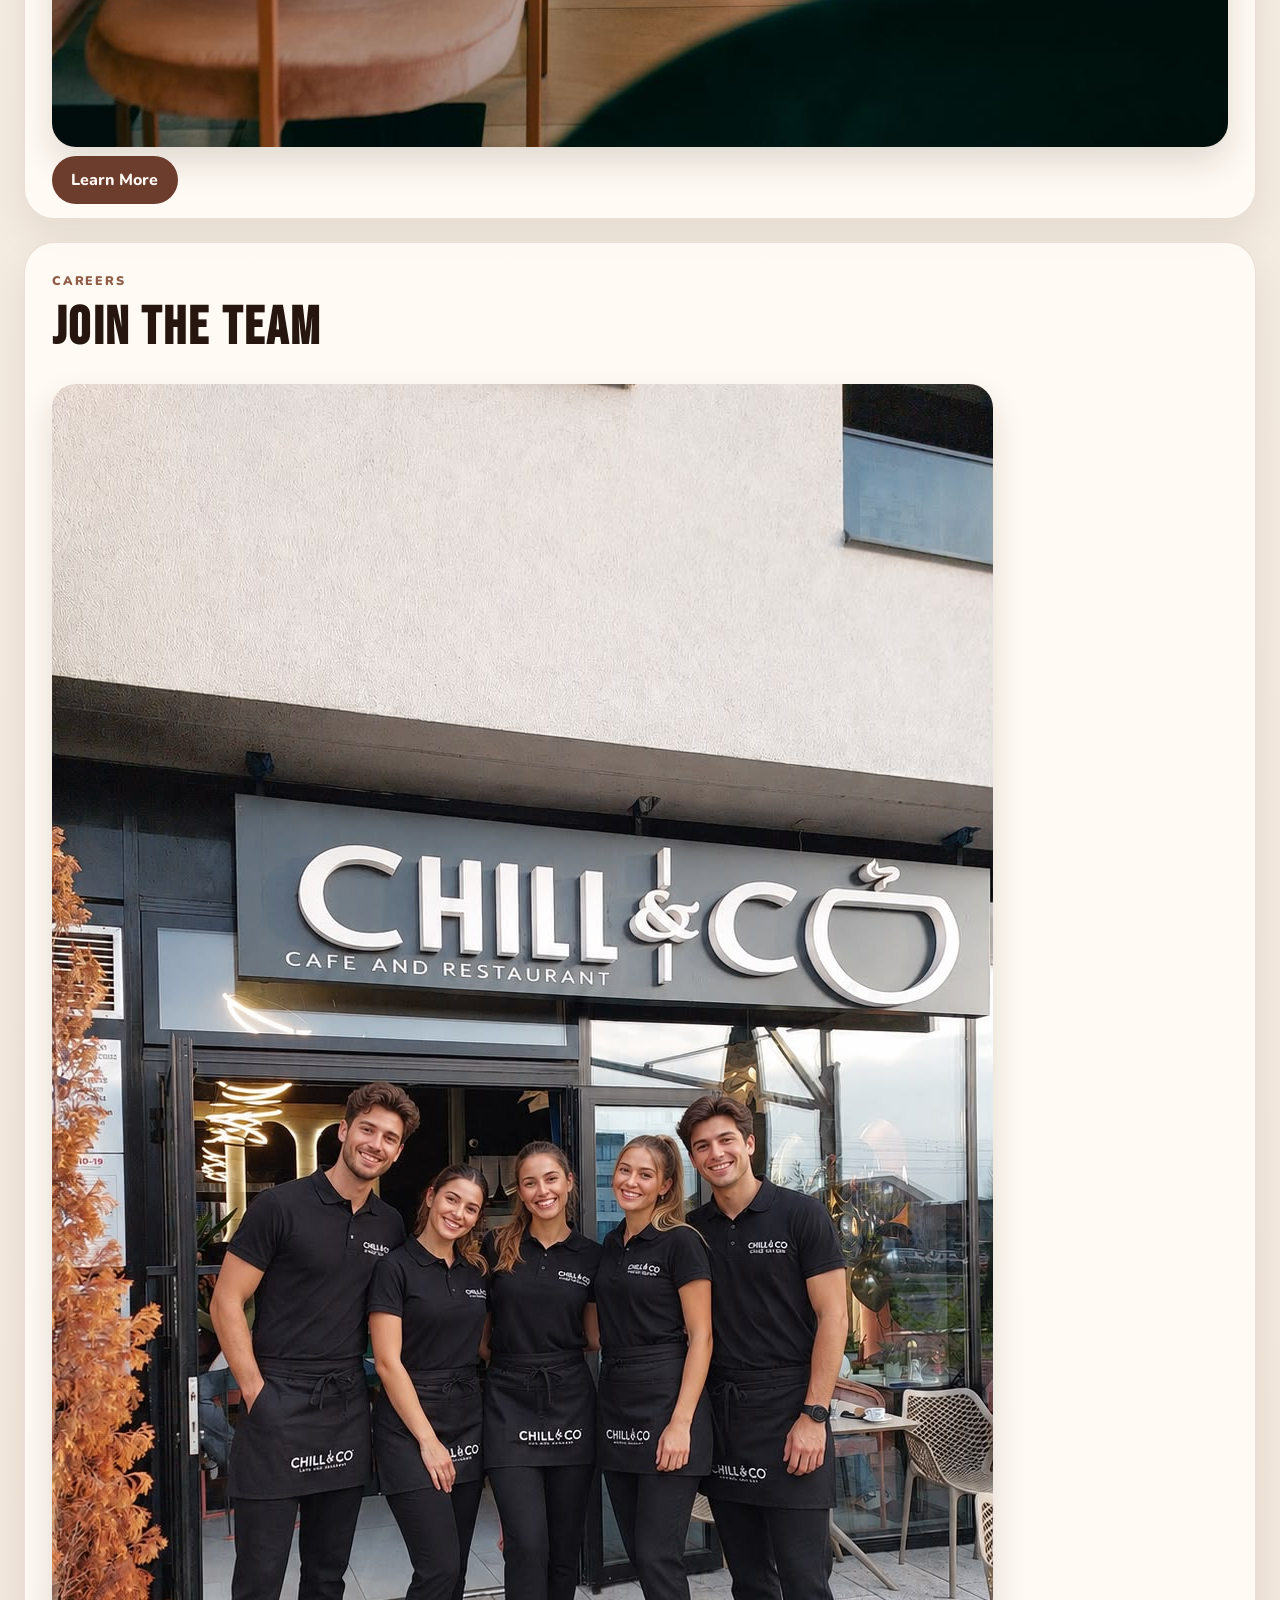
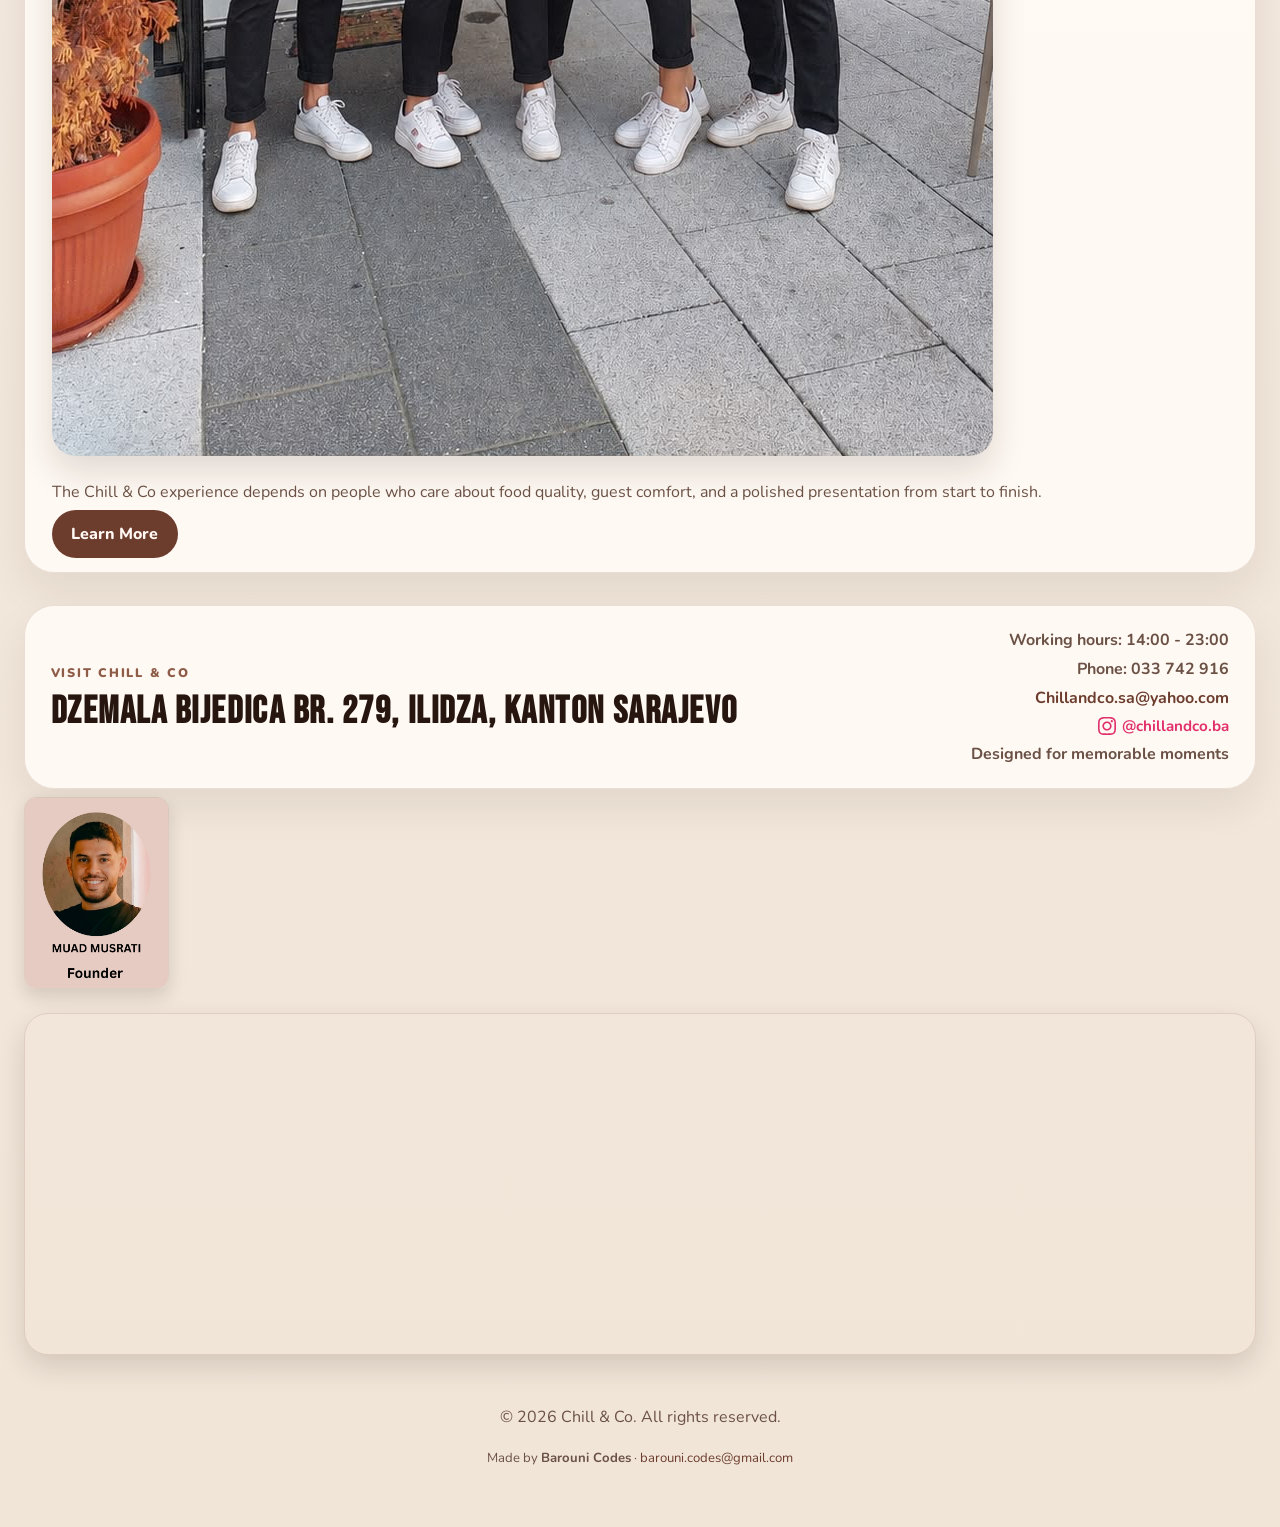
==== commit dae3c76c: "Add Instagram link with logo to contact section" ====
--- a/v2/index.html
+++ b/v2/index.html
@@ -167,6 +167,10 @@
           <span data-i18n="visit.hours">Working hours: 14:00 - 23:00</span>
           <span data-i18n="visit.phone">Phone: 033 742 916</span>
           <a href="mailto:Chillandco.sa@yahoo.com" class="visit-email">Chillandco.sa@yahoo.com</a>
+          <a href="https://www.instagram.com/chillandco.ba?igsh=c2o4djVhenl6b2Zo" target="_blank" rel="noopener noreferrer" class="visit-instagram" aria-label="Follow on Instagram">
+            <svg xmlns="http://www.w3.org/2000/svg" width="18" height="18" viewBox="0 0 24 24" fill="currentColor"><path d="M12 2.163c3.204 0 3.584.012 4.85.07 3.252.148 4.771 1.691 4.919 4.919.058 1.265.069 1.645.069 4.849 0 3.205-.012 3.584-.069 4.849-.149 3.225-1.664 4.771-4.919 4.919-1.266.058-1.644.07-4.85.07-3.204 0-3.584-.012-4.849-.07-3.26-.149-4.771-1.699-4.919-4.92-.058-1.265-.07-1.644-.07-4.849 0-3.204.013-3.583.07-4.849.149-3.227 1.664-4.771 4.919-4.919 1.266-.057 1.645-.069 4.849-.069zm0-2.163c-3.259 0-3.667.014-4.947.072-4.358.2-6.78 2.618-6.98 6.98-.059 1.281-.073 1.689-.073 4.948 0 3.259.014 3.668.072 4.948.2 4.358 2.618 6.78 6.98 6.98 1.281.058 1.689.072 4.948.072 3.259 0 3.668-.014 4.948-.072 4.354-.2 6.782-2.618 6.979-6.98.059-1.28.073-1.689.073-4.948 0-3.259-.014-3.667-.072-4.947-.196-4.354-2.617-6.78-6.979-6.98-1.281-.059-1.69-.073-4.949-.073zm0 5.838c-3.403 0-6.162 2.759-6.162 6.162s2.759 6.163 6.162 6.163 6.162-2.759 6.162-6.163c0-3.403-2.759-6.162-6.162-6.162zm0 10.162c-2.209 0-4-1.79-4-4 0-2.209 1.791-4 4-4s4 1.791 4 4c0 2.21-1.791 4-4 4zm6.406-11.845c-.796 0-1.441.645-1.441 1.44s.645 1.44 1.441 1.44c.795 0 1.439-.645 1.439-1.44s-.644-1.44-1.439-1.44z"/></svg>
+            @chillandco.ba
+          </a>
           <span data-i18n="visit.tagline">Designed for memorable moments</span>
         </div>
       </section>
--- a/v2/styles.css
+++ b/v2/styles.css
@@ -406,6 +406,20 @@
   text-decoration: underline;
 }
 
+.visit-instagram {
+  display: inline-flex;
+  align-items: center;
+  gap: 0.4rem;
+  color: #e1306c;
+  font-weight: 700;
+  text-decoration: none;
+  font-size: 0.95rem;
+}
+
+.visit-instagram:hover {
+  text-decoration: underline;
+}
+
 .map-section {
   margin: 1.5rem 1.5rem 0;
   border-radius: 24px;
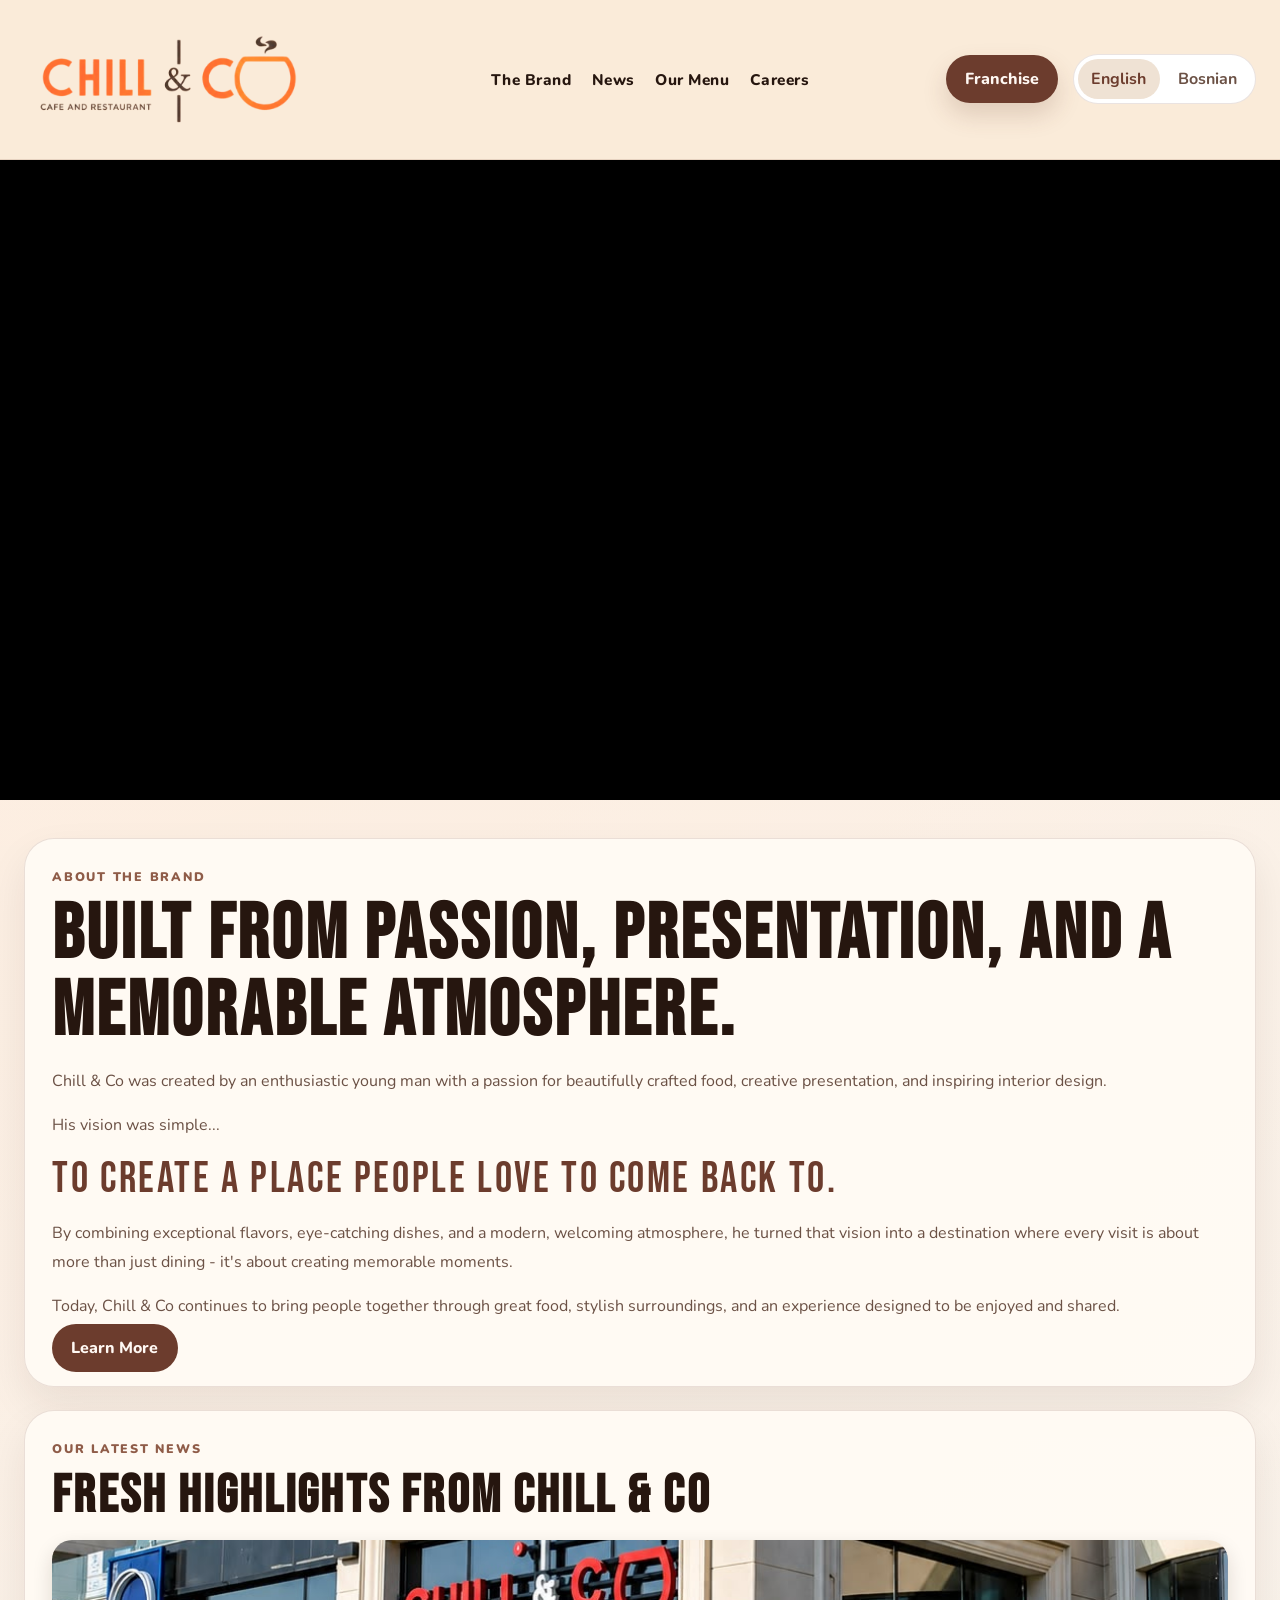
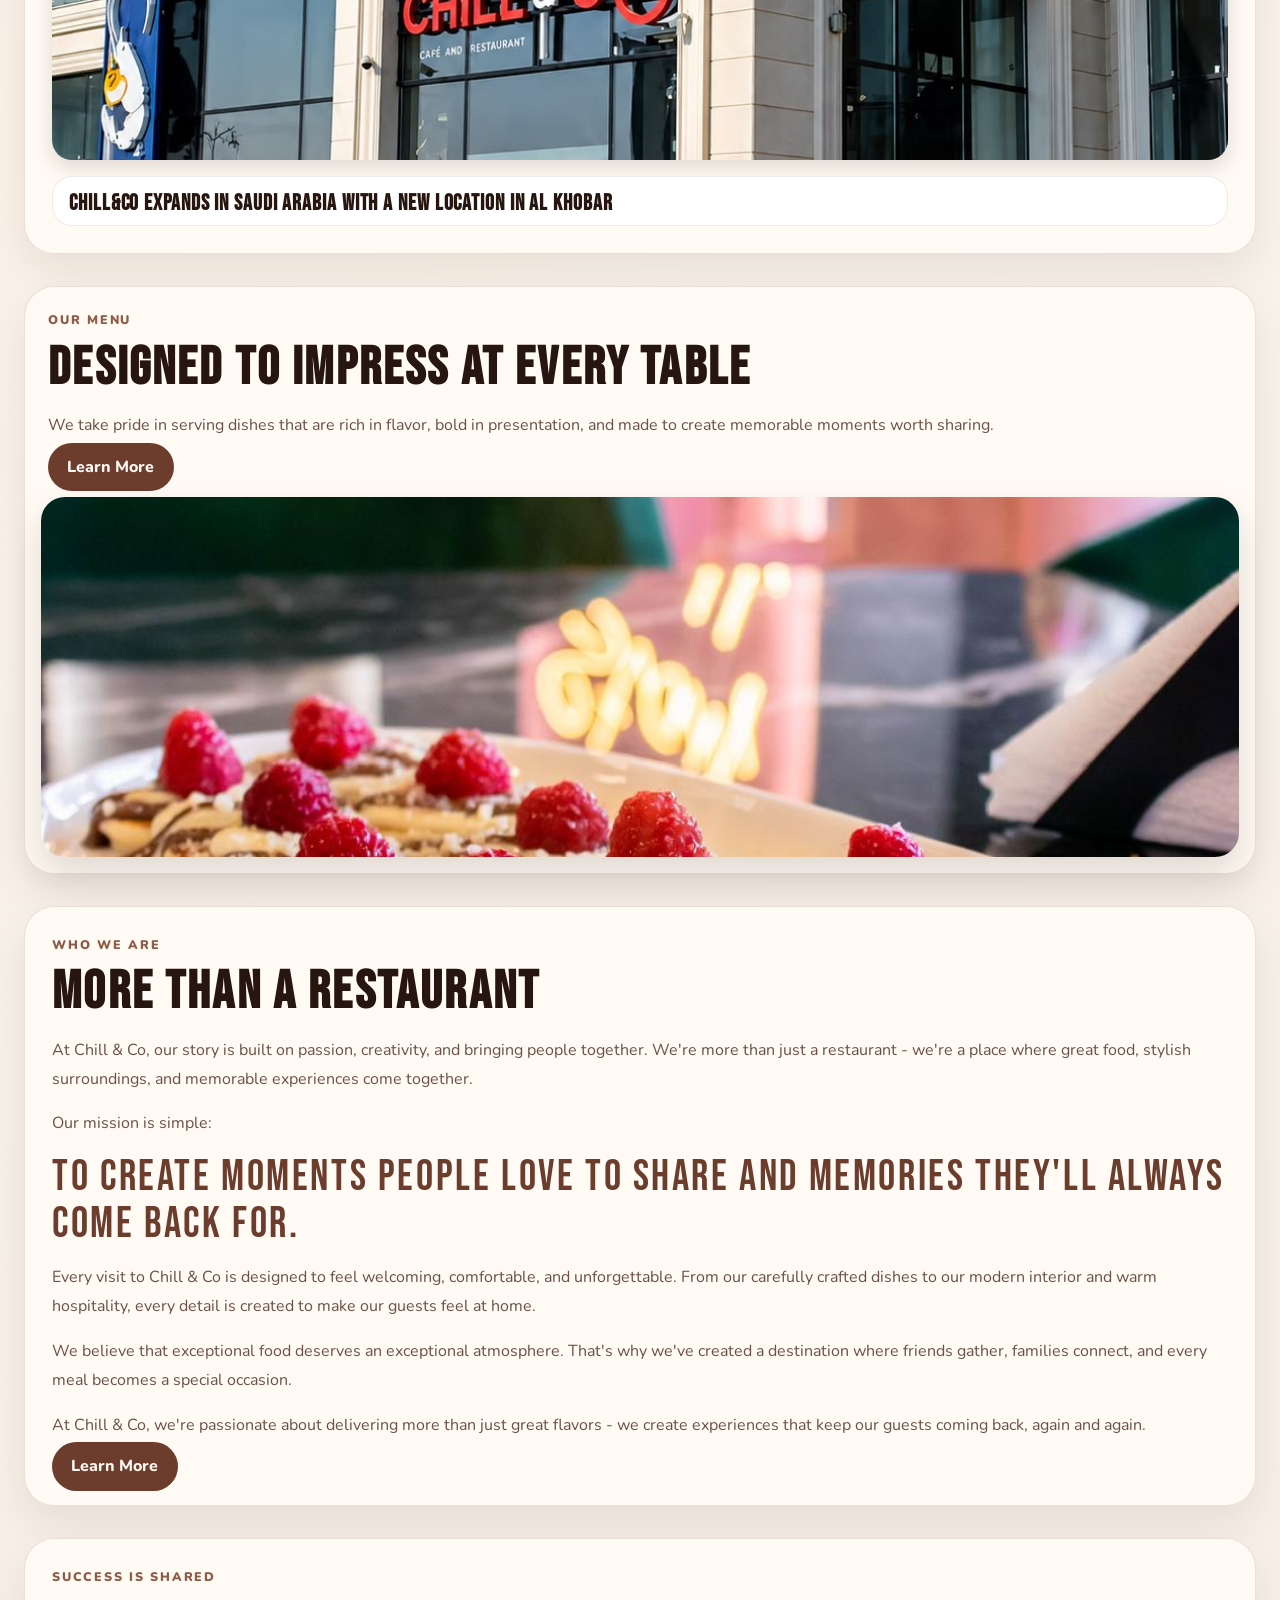
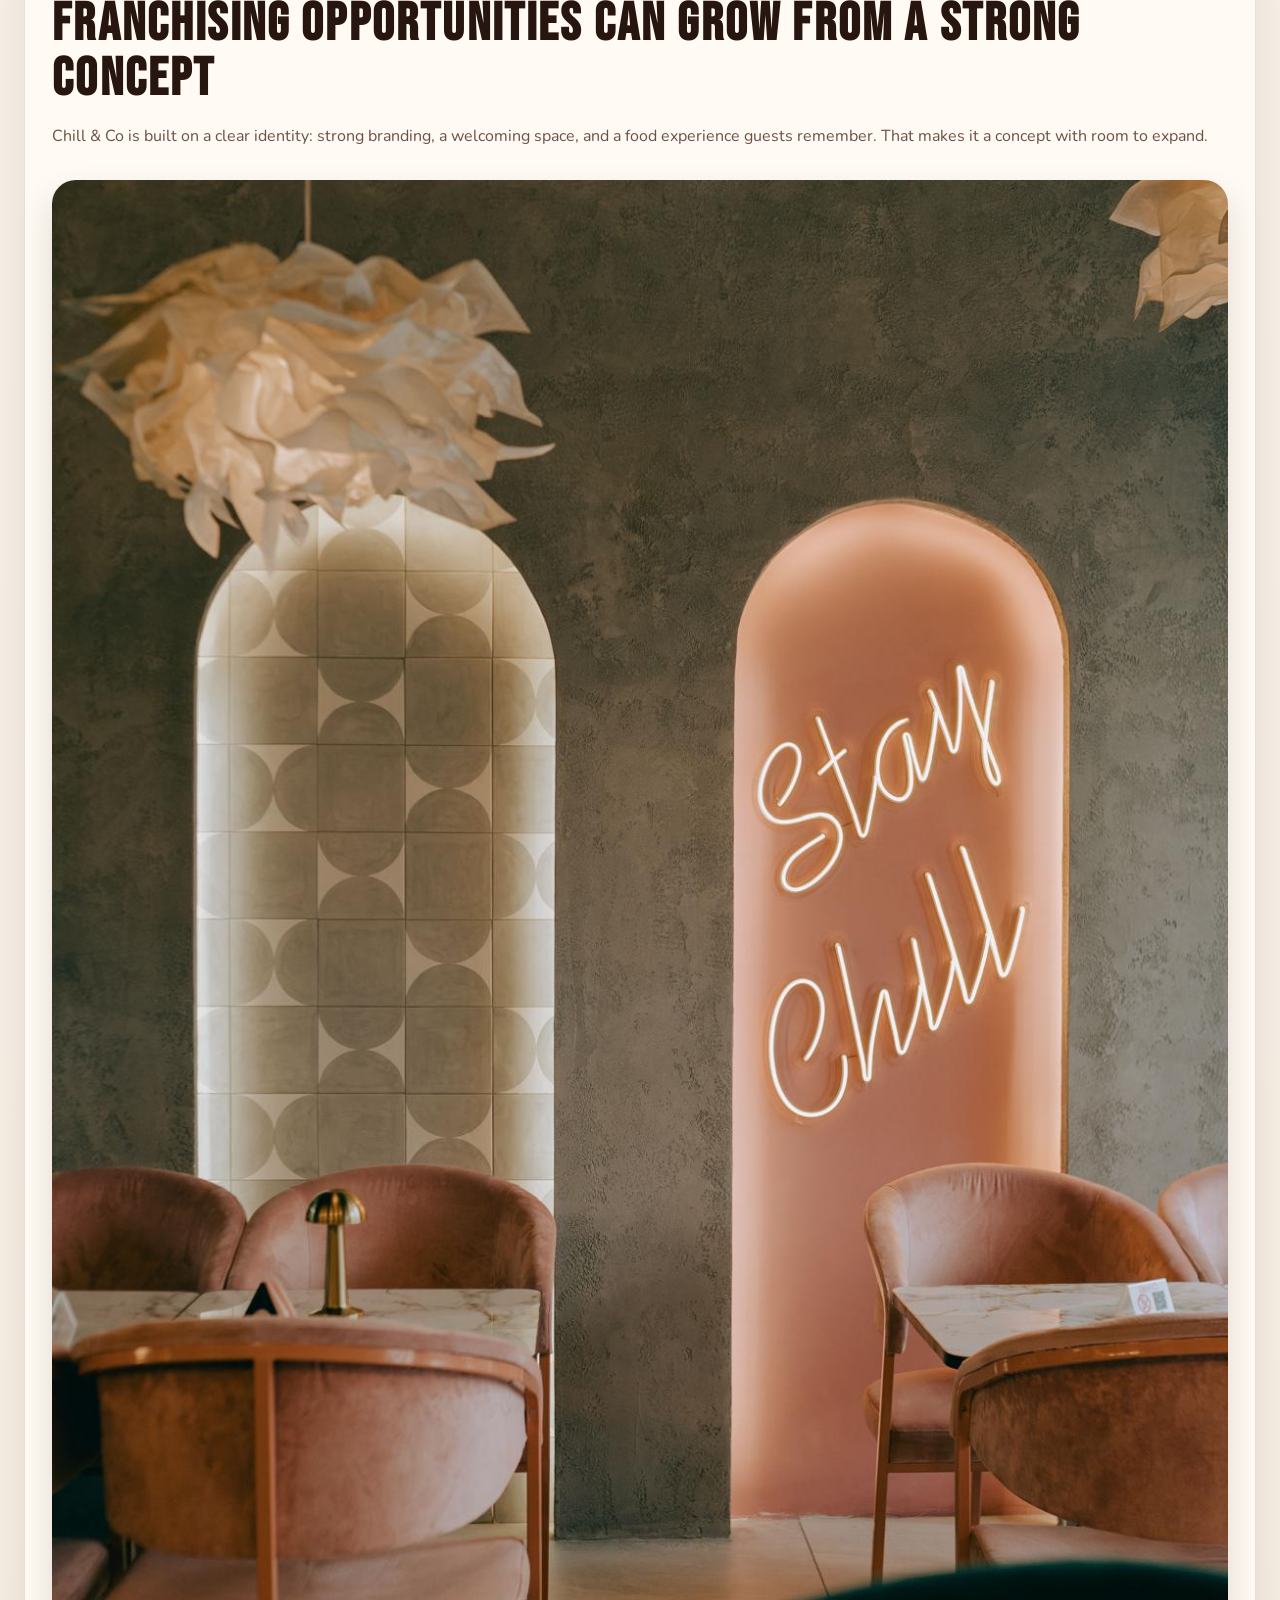
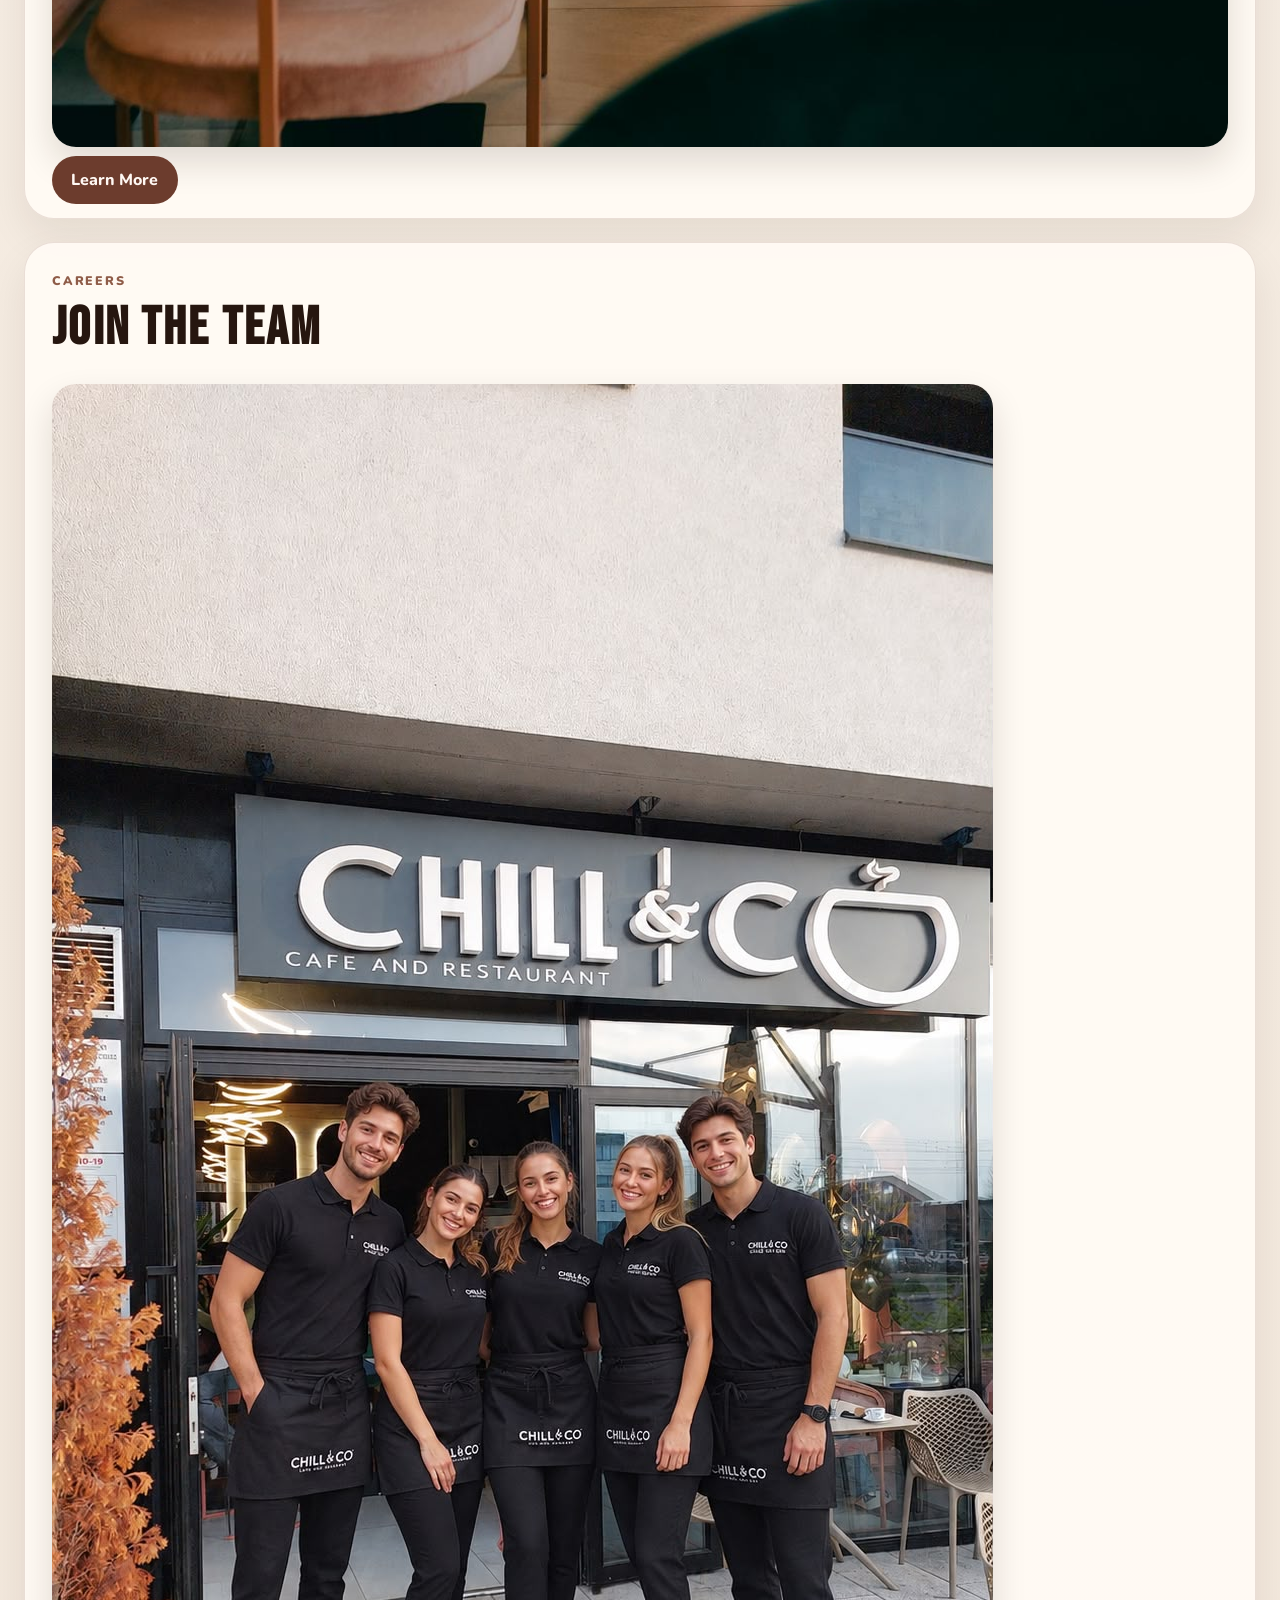
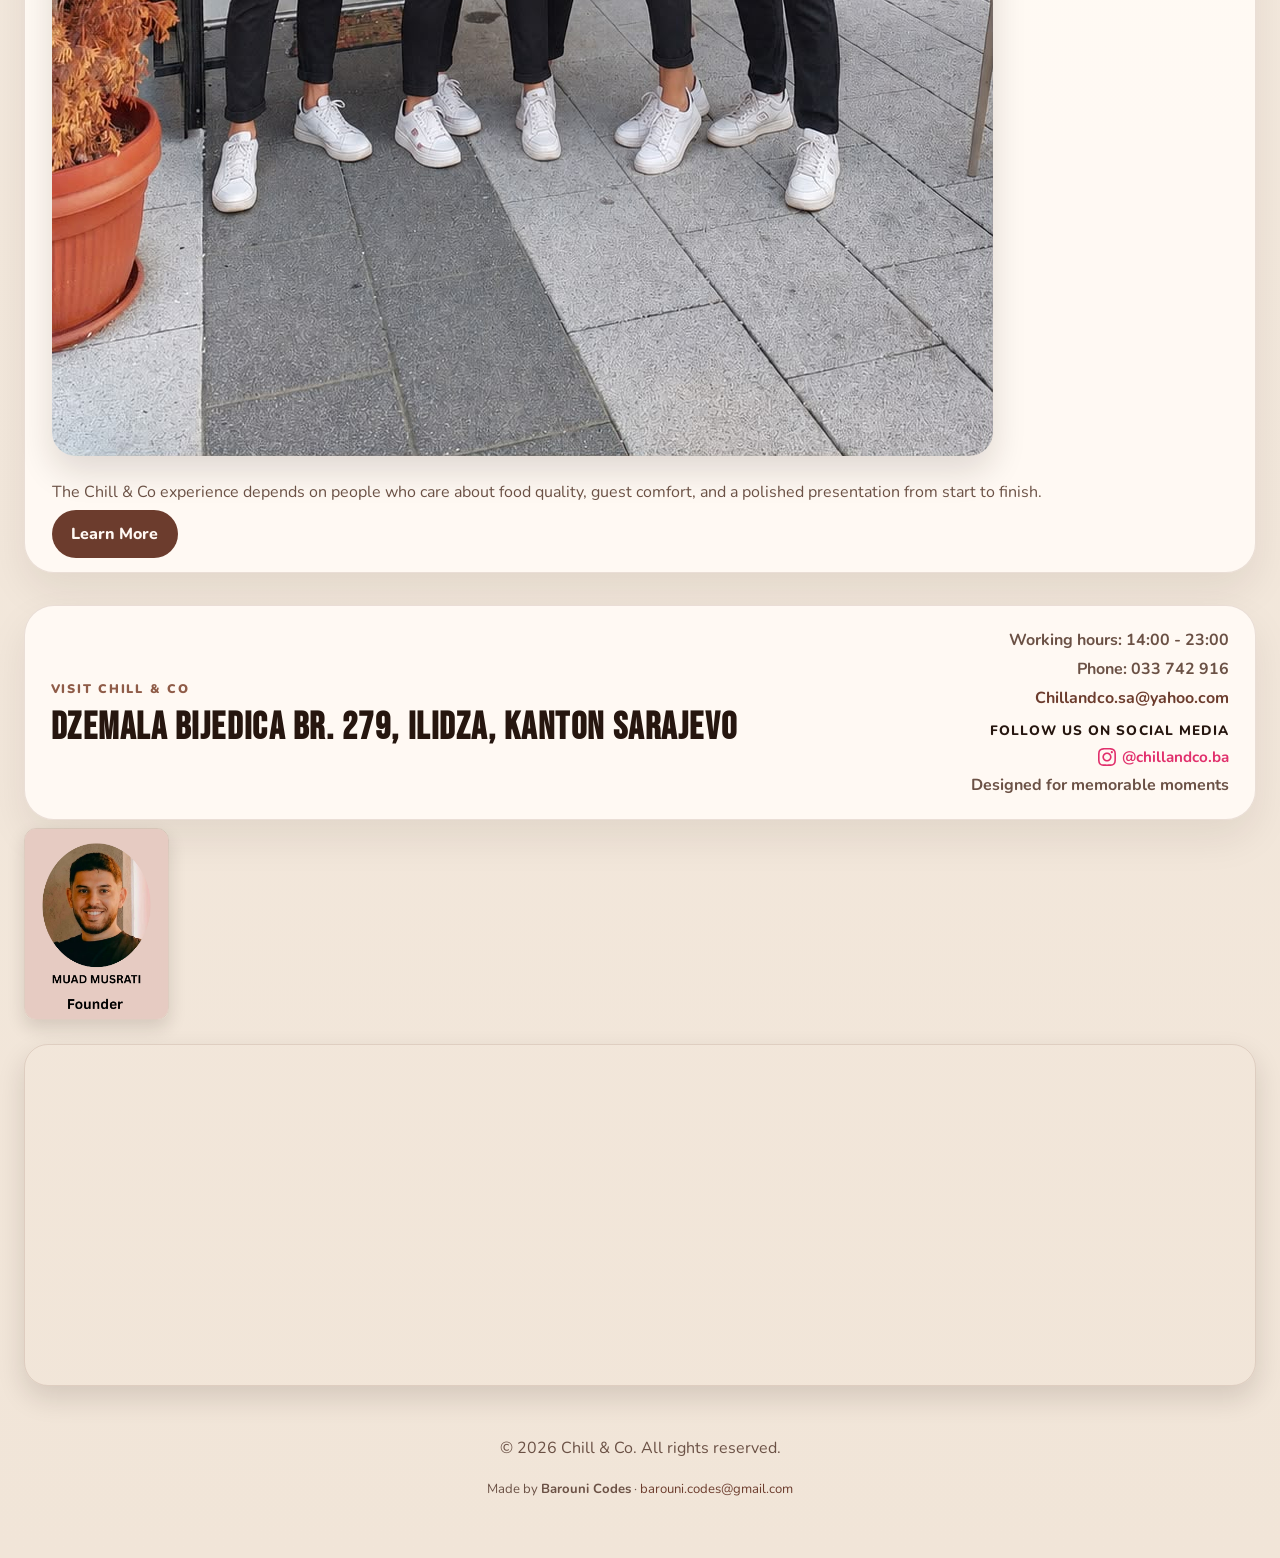
==== commit 5d5daaaf: "Add Follow us label, menu Learn More opens Instagram, nav menu goes to section" ====
--- a/v2/index.html
+++ b/v2/index.html
@@ -91,7 +91,7 @@
               We take pride in serving dishes that are rich in flavor, bold in presentation,
               and made to create memorable moments worth sharing.
             </p>
-            <a class="btn btn-primary" href="#contact" data-i18n="common.learnMore">Learn More</a>
+            <a class="btn btn-primary" href="https://www.instagram.com/chillandco.ba?igsh=c2o4djVhenl6b2Zo" target="_blank" rel="noopener noreferrer" data-i18n="common.learnMore">Learn More</a>
           </div>
           <button class="photo media-card" data-full="assets/client/photo-06.jpeg" aria-label="Open menu feature image">
             <img src="assets/client/photo-06.jpeg" alt="Chill & Co featured menu item" />
@@ -167,6 +167,7 @@
           <span data-i18n="visit.hours">Working hours: 14:00 - 23:00</span>
           <span data-i18n="visit.phone">Phone: 033 742 916</span>
           <a href="mailto:Chillandco.sa@yahoo.com" class="visit-email">Chillandco.sa@yahoo.com</a>
+          <span class="visit-social-label" data-i18n="visit.social">Follow us on social media</span>
           <a href="https://www.instagram.com/chillandco.ba?igsh=c2o4djVhenl6b2Zo" target="_blank" rel="noopener noreferrer" class="visit-instagram" aria-label="Follow on Instagram">
             <svg xmlns="http://www.w3.org/2000/svg" width="18" height="18" viewBox="0 0 24 24" fill="currentColor"><path d="M12 2.163c3.204 0 3.584.012 4.85.07 3.252.148 4.771 1.691 4.919 4.919.058 1.265.069 1.645.069 4.849 0 3.205-.012 3.584-.069 4.849-.149 3.225-1.664 4.771-4.919 4.919-1.266.058-1.644.07-4.85.07-3.204 0-3.584-.012-4.849-.07-3.26-.149-4.771-1.699-4.919-4.92-.058-1.265-.07-1.644-.07-4.849 0-3.204.013-3.583.07-4.849.149-3.227 1.664-4.771 4.919-4.919 1.266-.057 1.645-.069 4.849-.069zm0-2.163c-3.259 0-3.667.014-4.947.072-4.358.2-6.78 2.618-6.98 6.98-.059 1.281-.073 1.689-.073 4.948 0 3.259.014 3.668.072 4.948.2 4.358 2.618 6.78 6.98 6.98 1.281.058 1.689.072 4.948.072 3.259 0 3.668-.014 4.948-.072 4.354-.2 6.782-2.618 6.979-6.98.059-1.28.073-1.689.073-4.948 0-3.259-.014-3.667-.072-4.947-.196-4.354-2.617-6.78-6.979-6.98-1.281-.059-1.69-.073-4.949-.073zm0 5.838c-3.403 0-6.162 2.759-6.162 6.162s2.759 6.163 6.162 6.163 6.162-2.759 6.162-6.163c0-3.403-2.759-6.162-6.162-6.162zm0 10.162c-2.209 0-4-1.79-4-4 0-2.209 1.791-4 4-4s4 1.791 4 4c0 2.21-1.791 4-4 4zm6.406-11.845c-.796 0-1.441.645-1.441 1.44s.645 1.44 1.441 1.44c.795 0 1.439-.645 1.439-1.44s-.644-1.44-1.439-1.44z"/></svg>
             @chillandco.ba
--- a/v2/styles.css
+++ b/v2/styles.css
@@ -420,6 +420,15 @@
   text-decoration: underline;
 }
 
+.visit-social-label {
+  font-weight: 800;
+  color: var(--ink);
+  font-size: 0.85rem;
+  text-transform: uppercase;
+  letter-spacing: 0.08em;
+  margin-top: 0.3rem;
+}
+
 .map-section {
   margin: 1.5rem 1.5rem 0;
   border-radius: 24px;
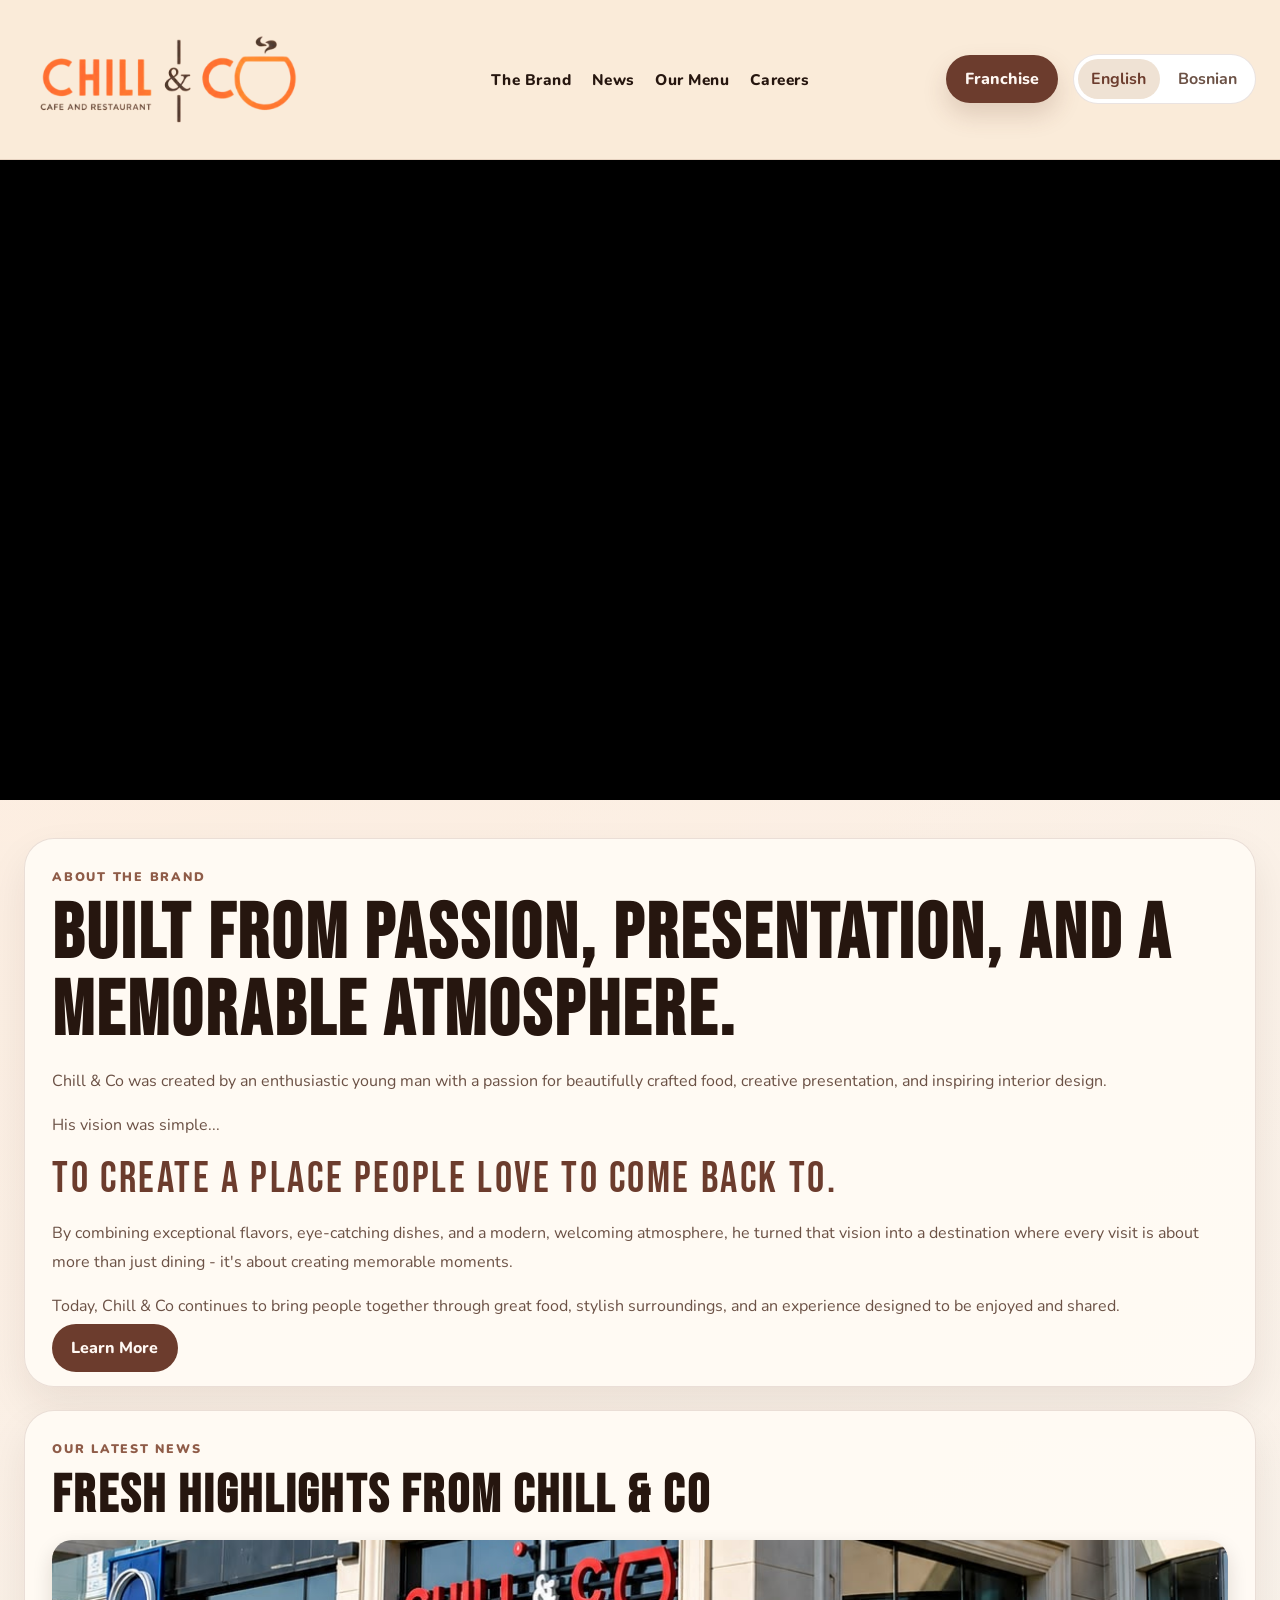
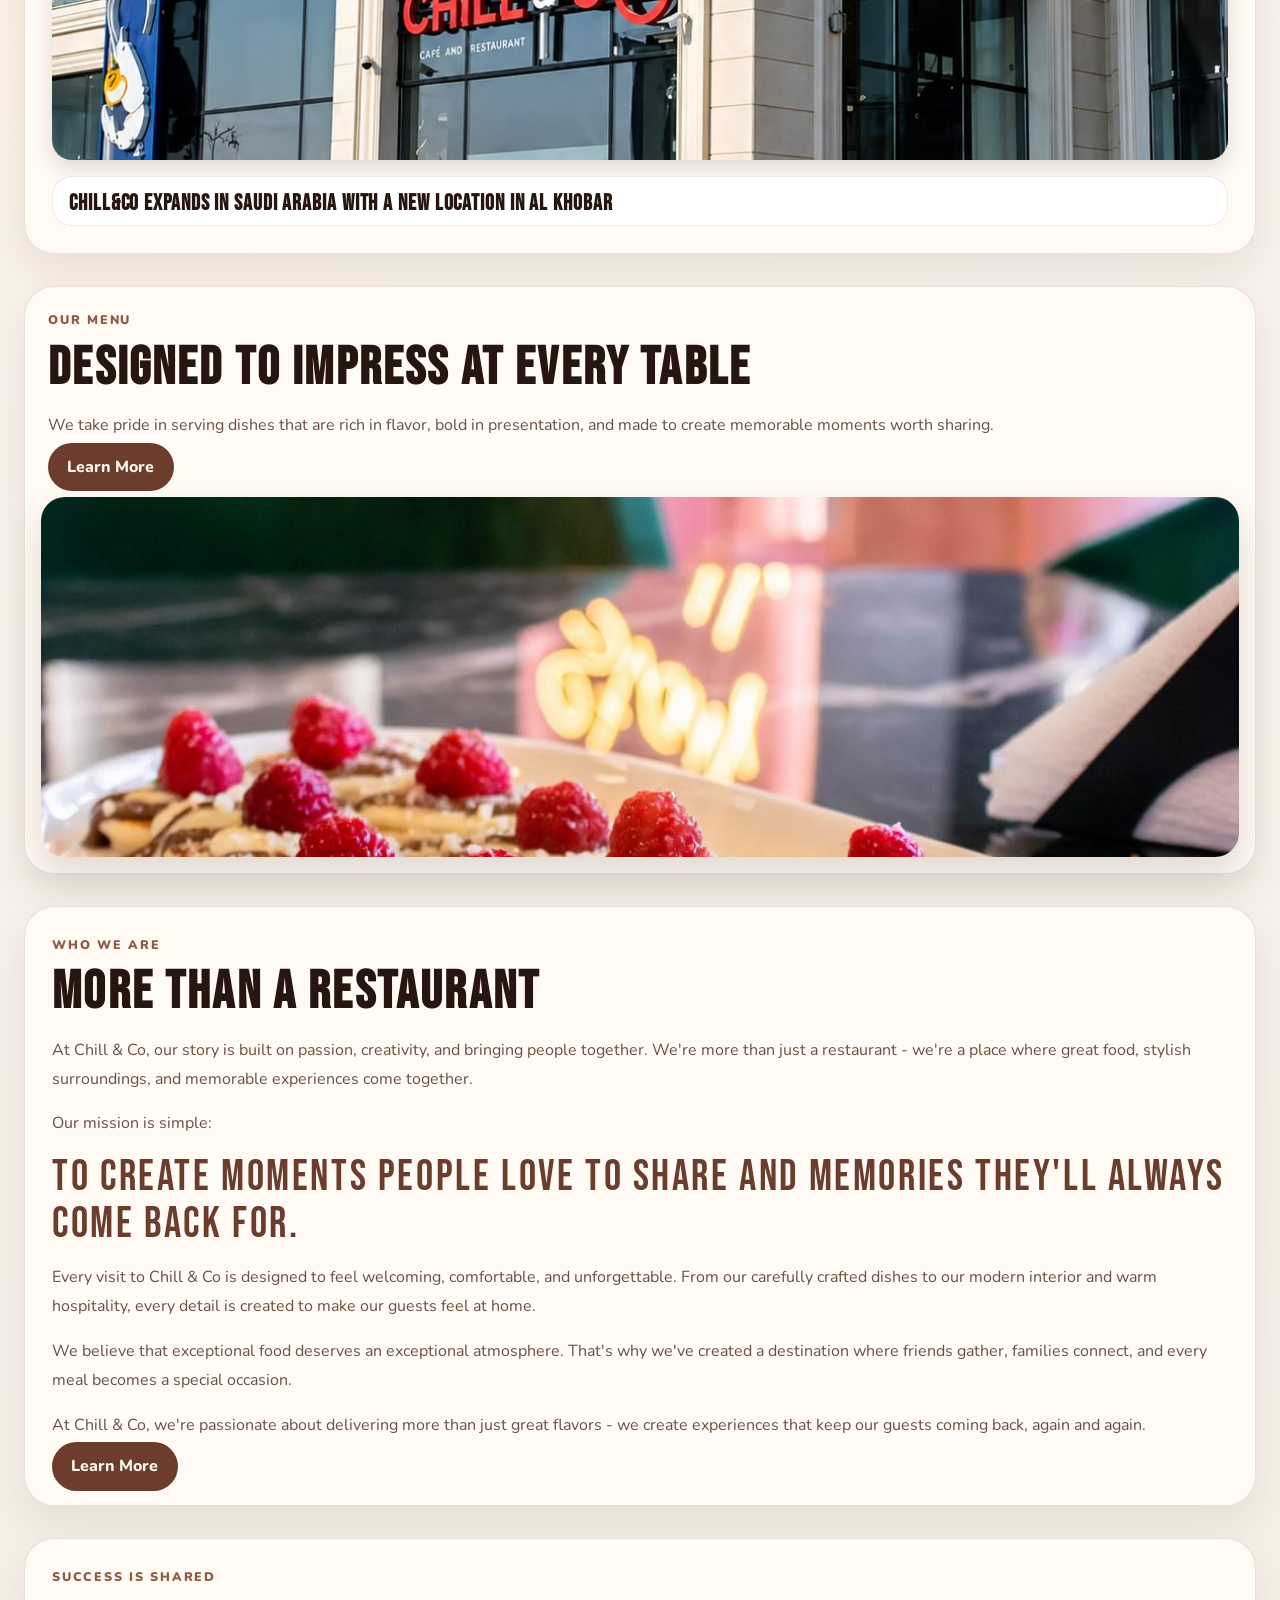
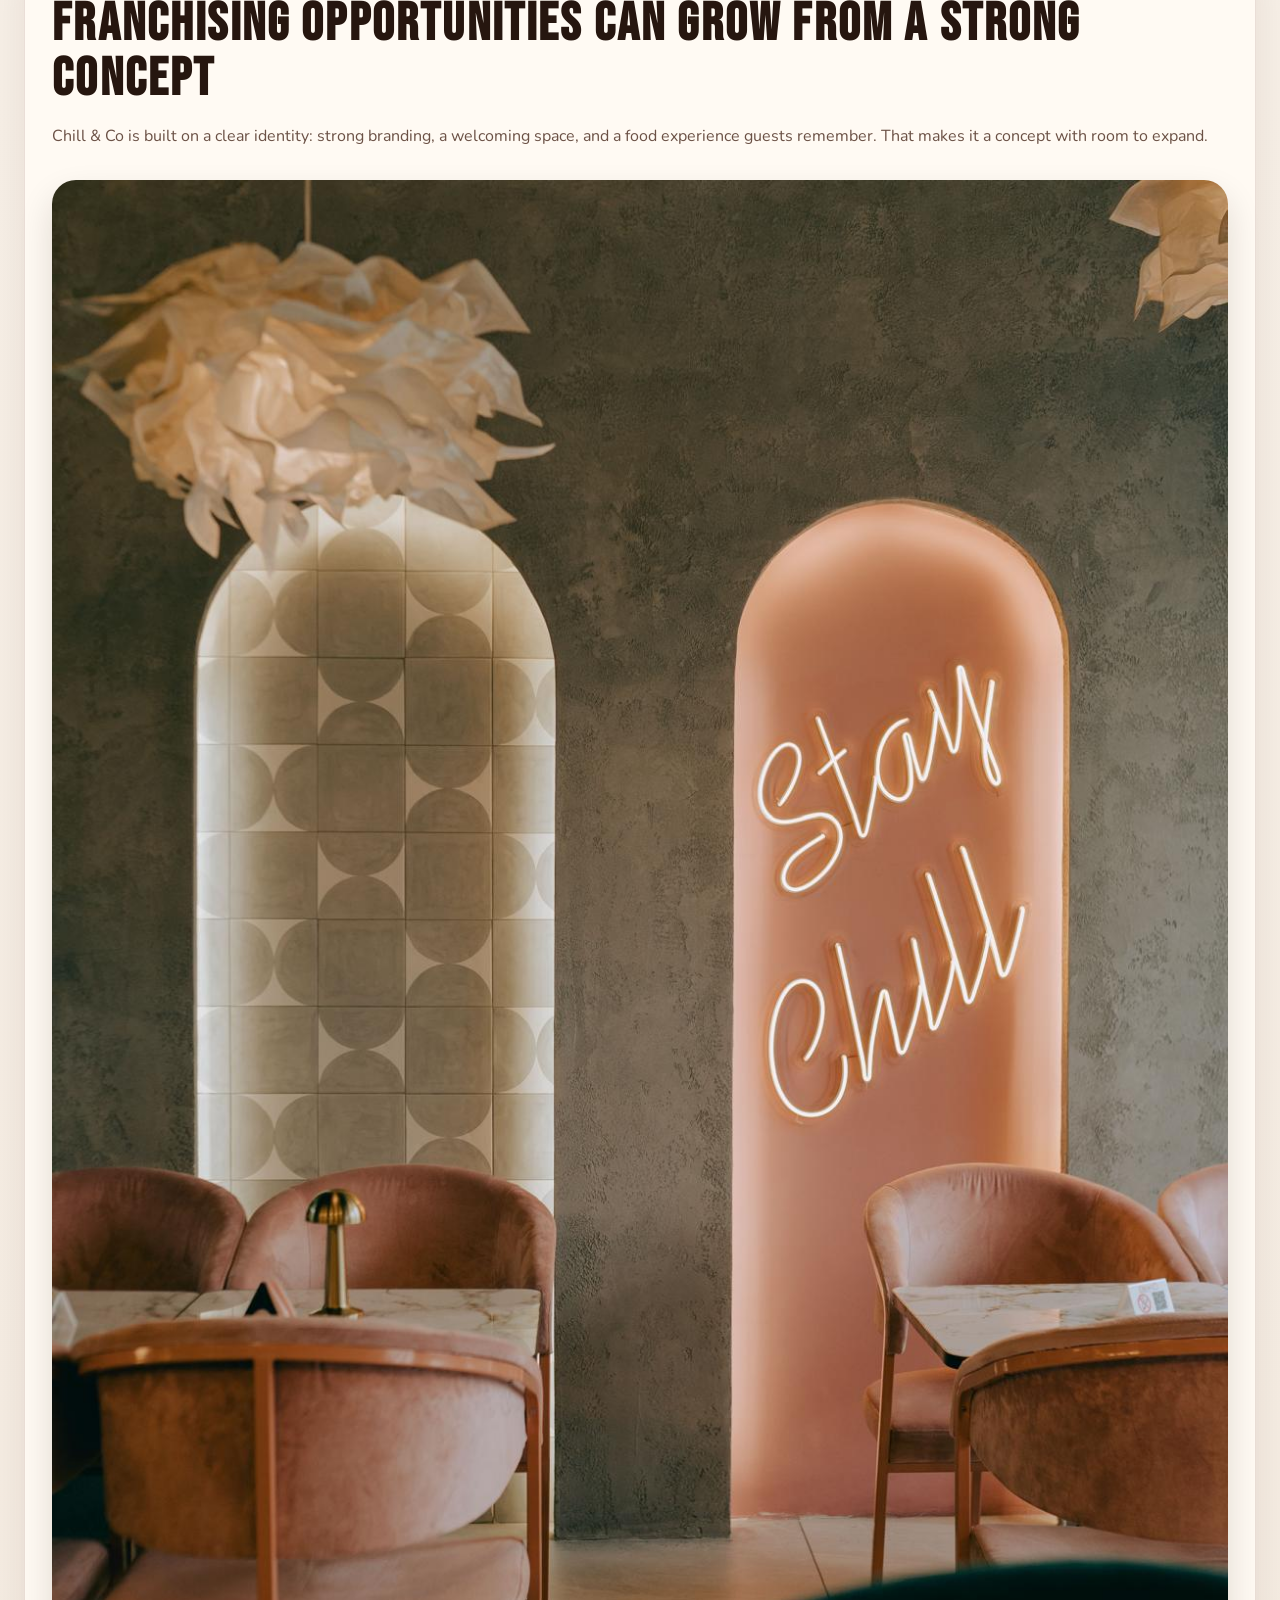
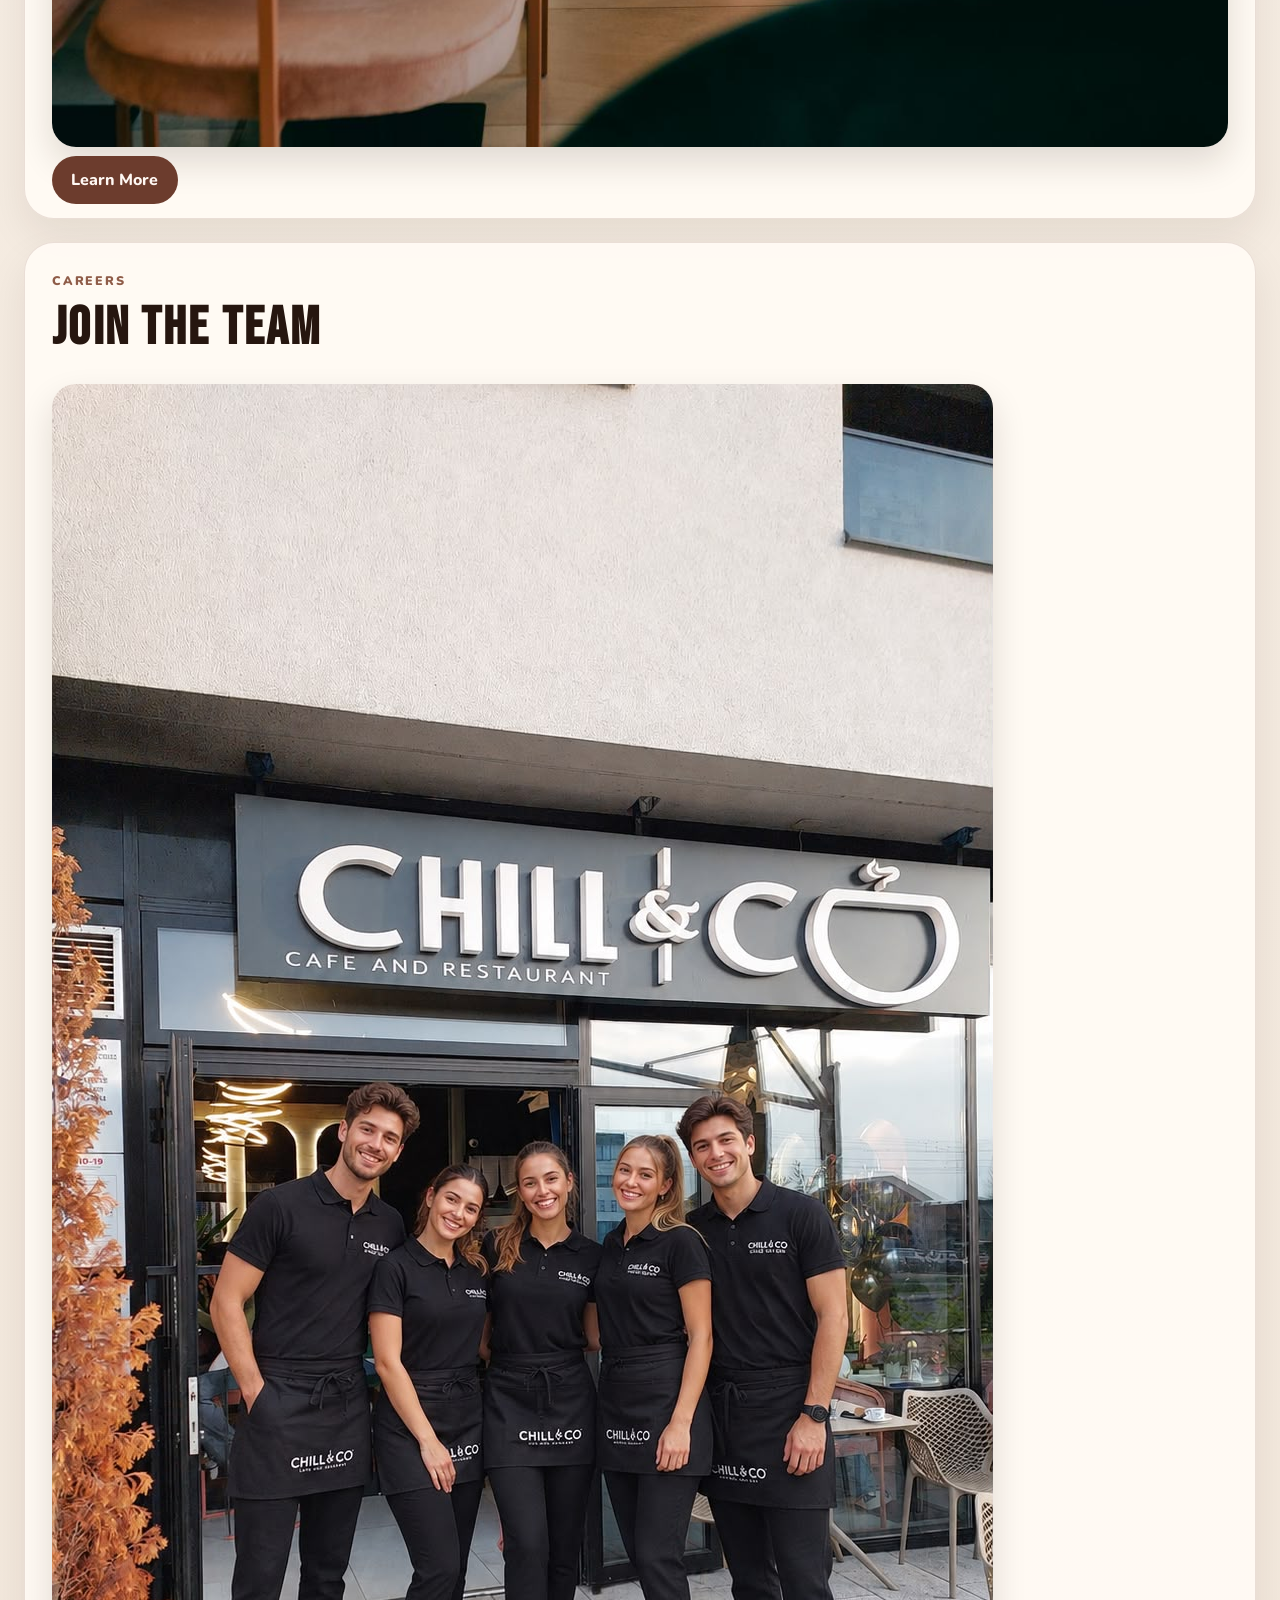
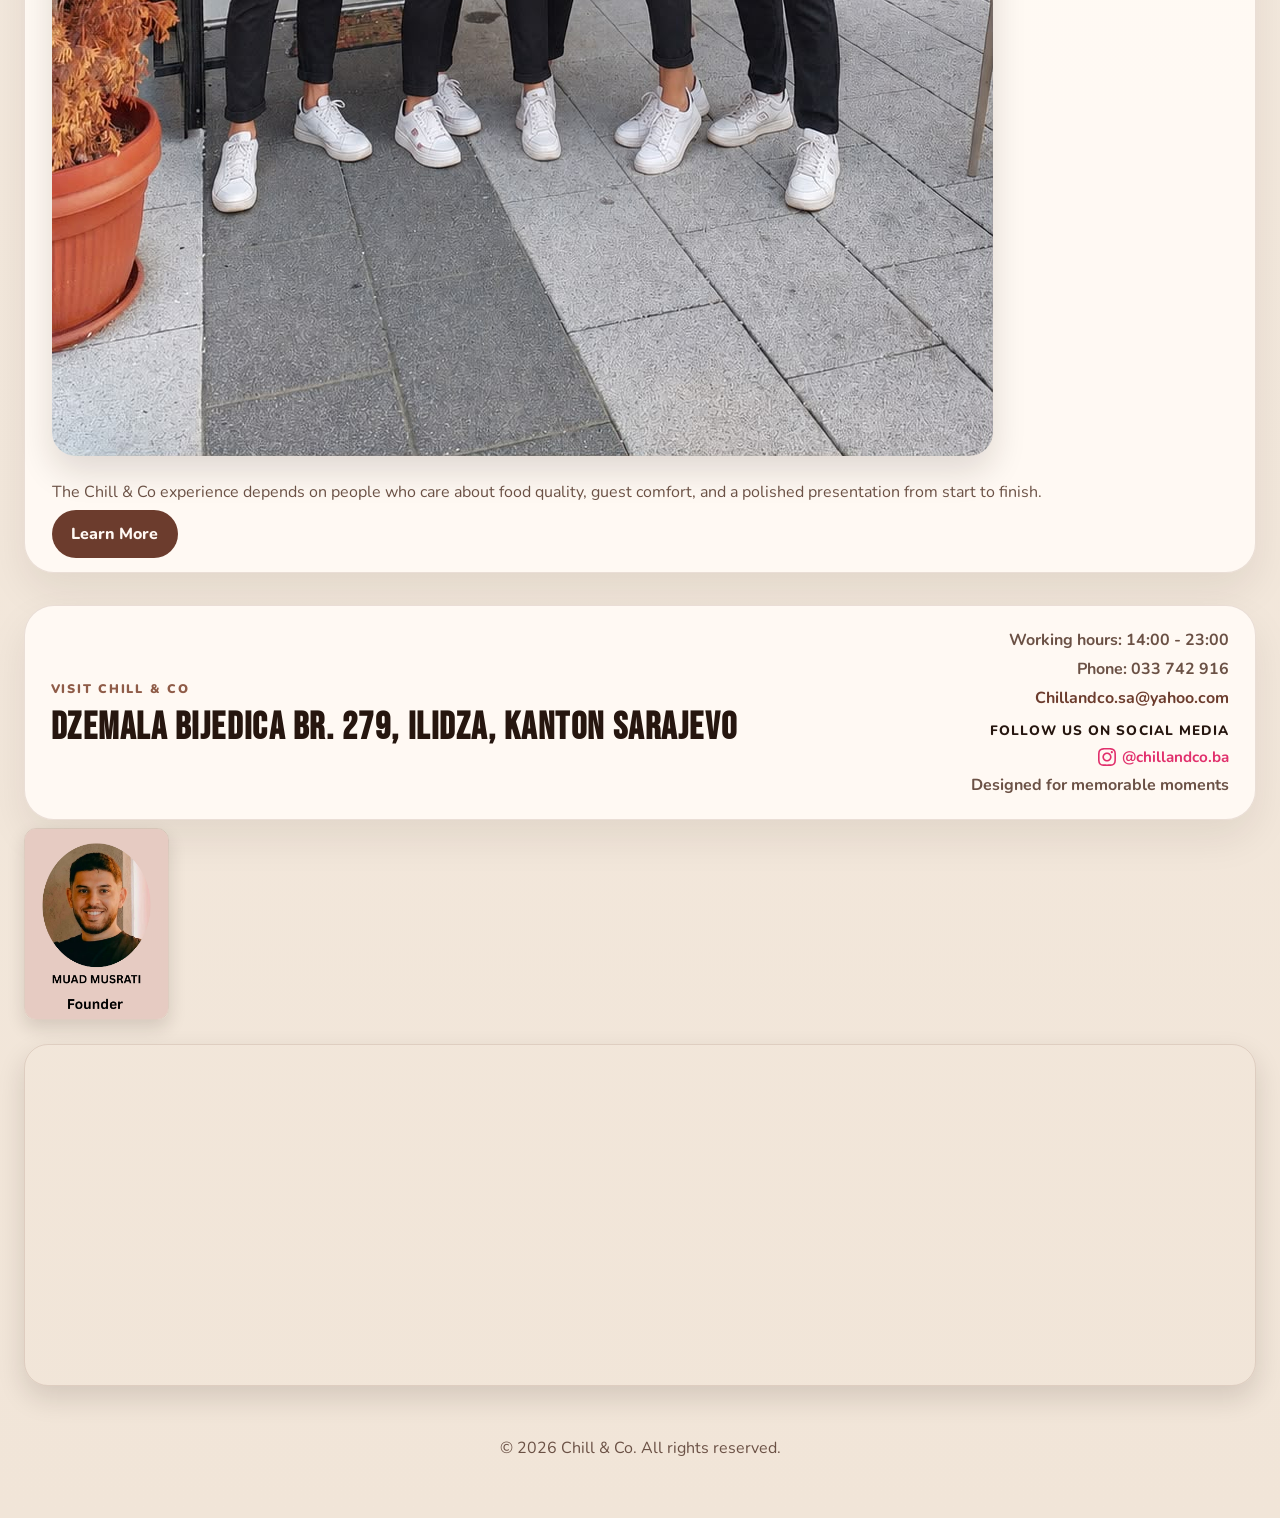
==== commit 651a34f9: "Remove Barouni Codes credit from footer" ====
--- a/v2/index.html
+++ b/v2/index.html
@@ -193,7 +193,6 @@
 
     <footer class="site-footer">
       <p>© <span id="year"></span> <span data-i18n="footer.rights">Chill & Co. All rights reserved.</span></p>
-      <p class="footer-credit">Made by <strong>Barouni Codes</strong> · <a href="mailto:barouni.codes@gmail.com">barouni.codes@gmail.com</a></p>
     </footer>
 
     <dialog id="lightbox" aria-label="Photo lightbox">
